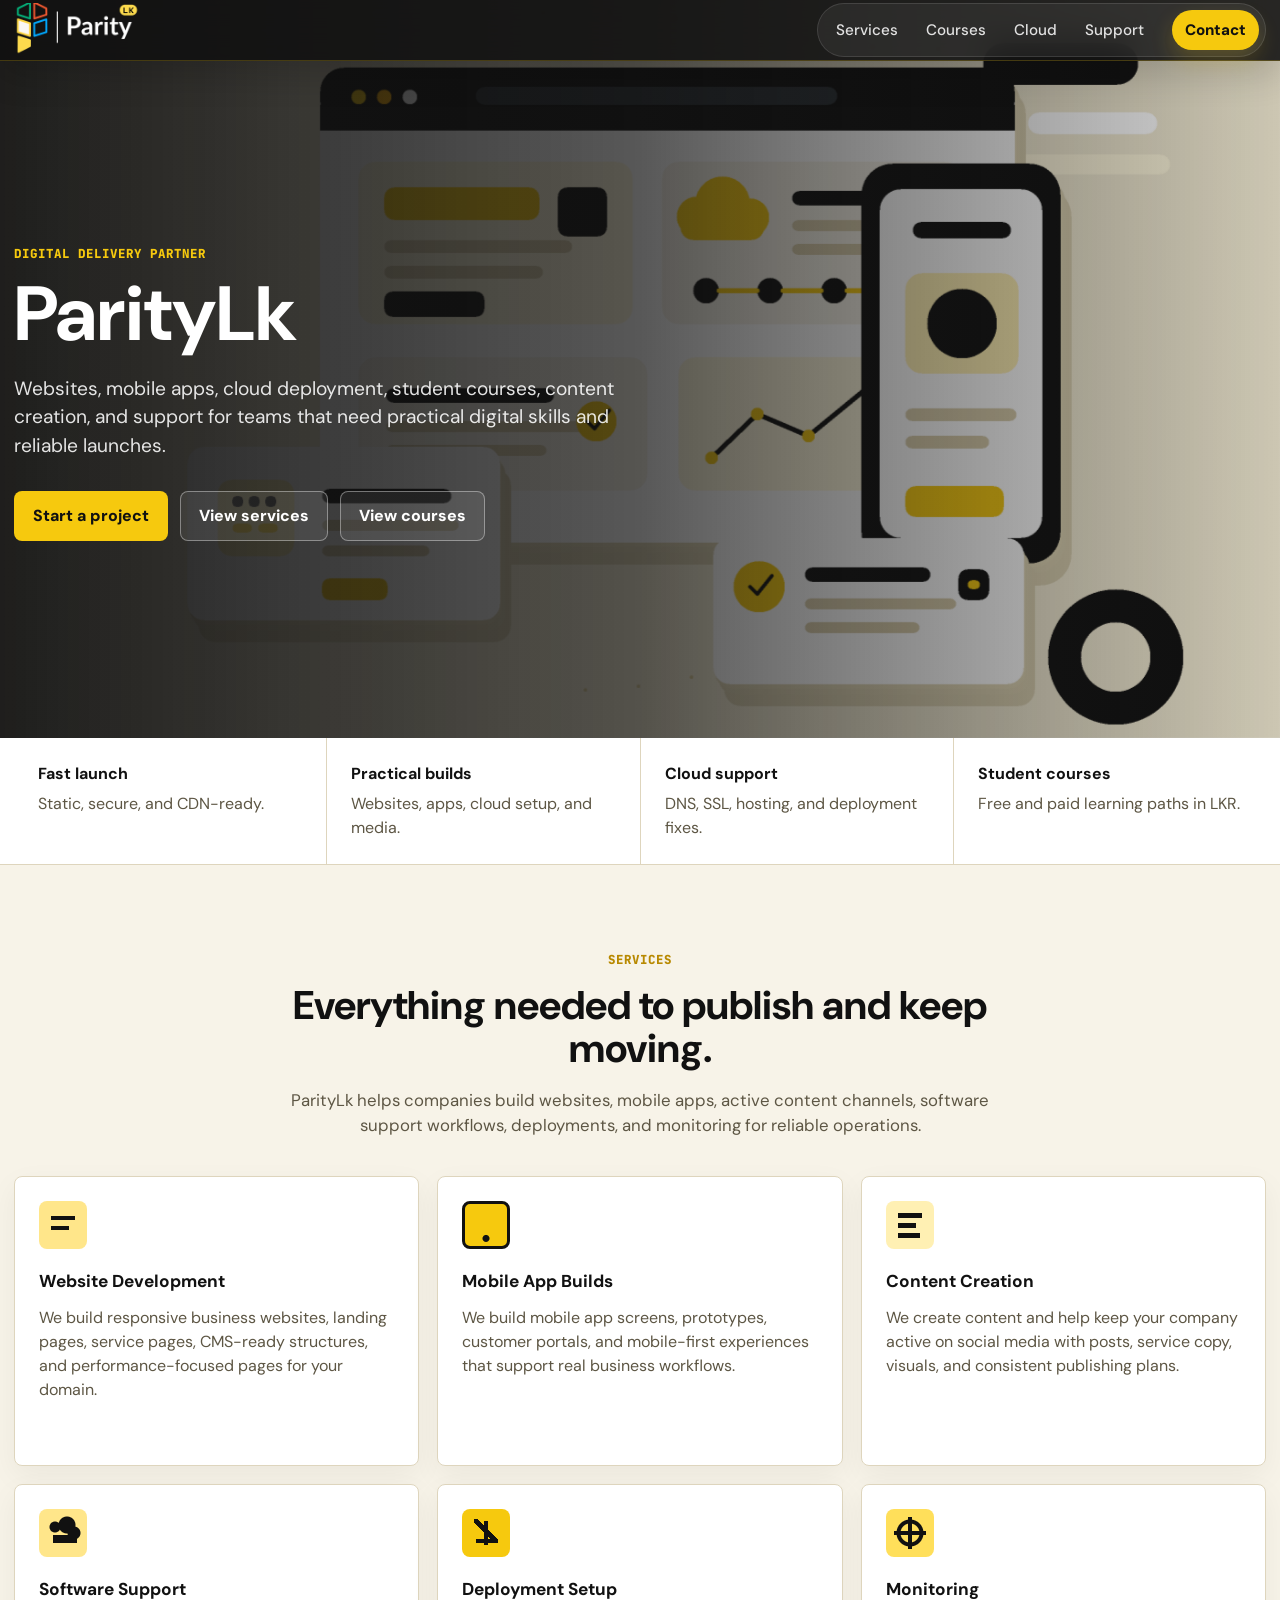
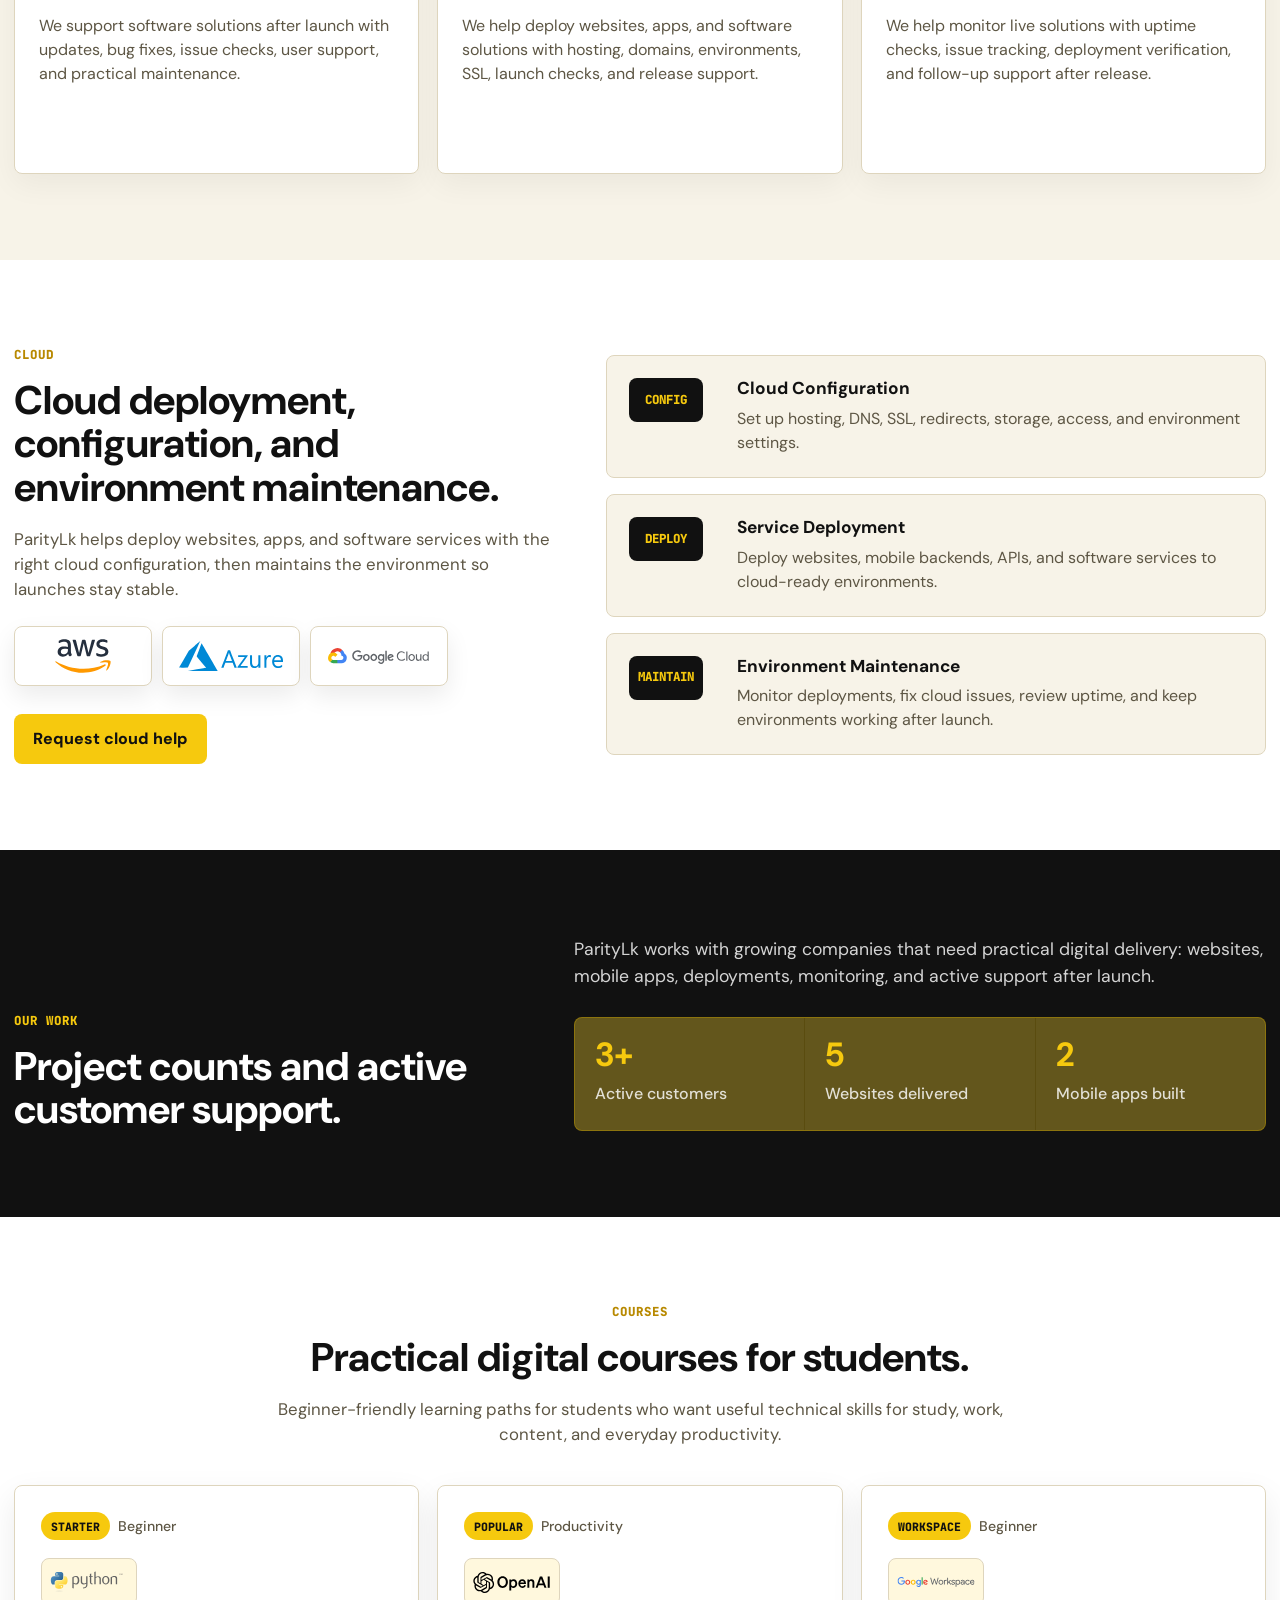
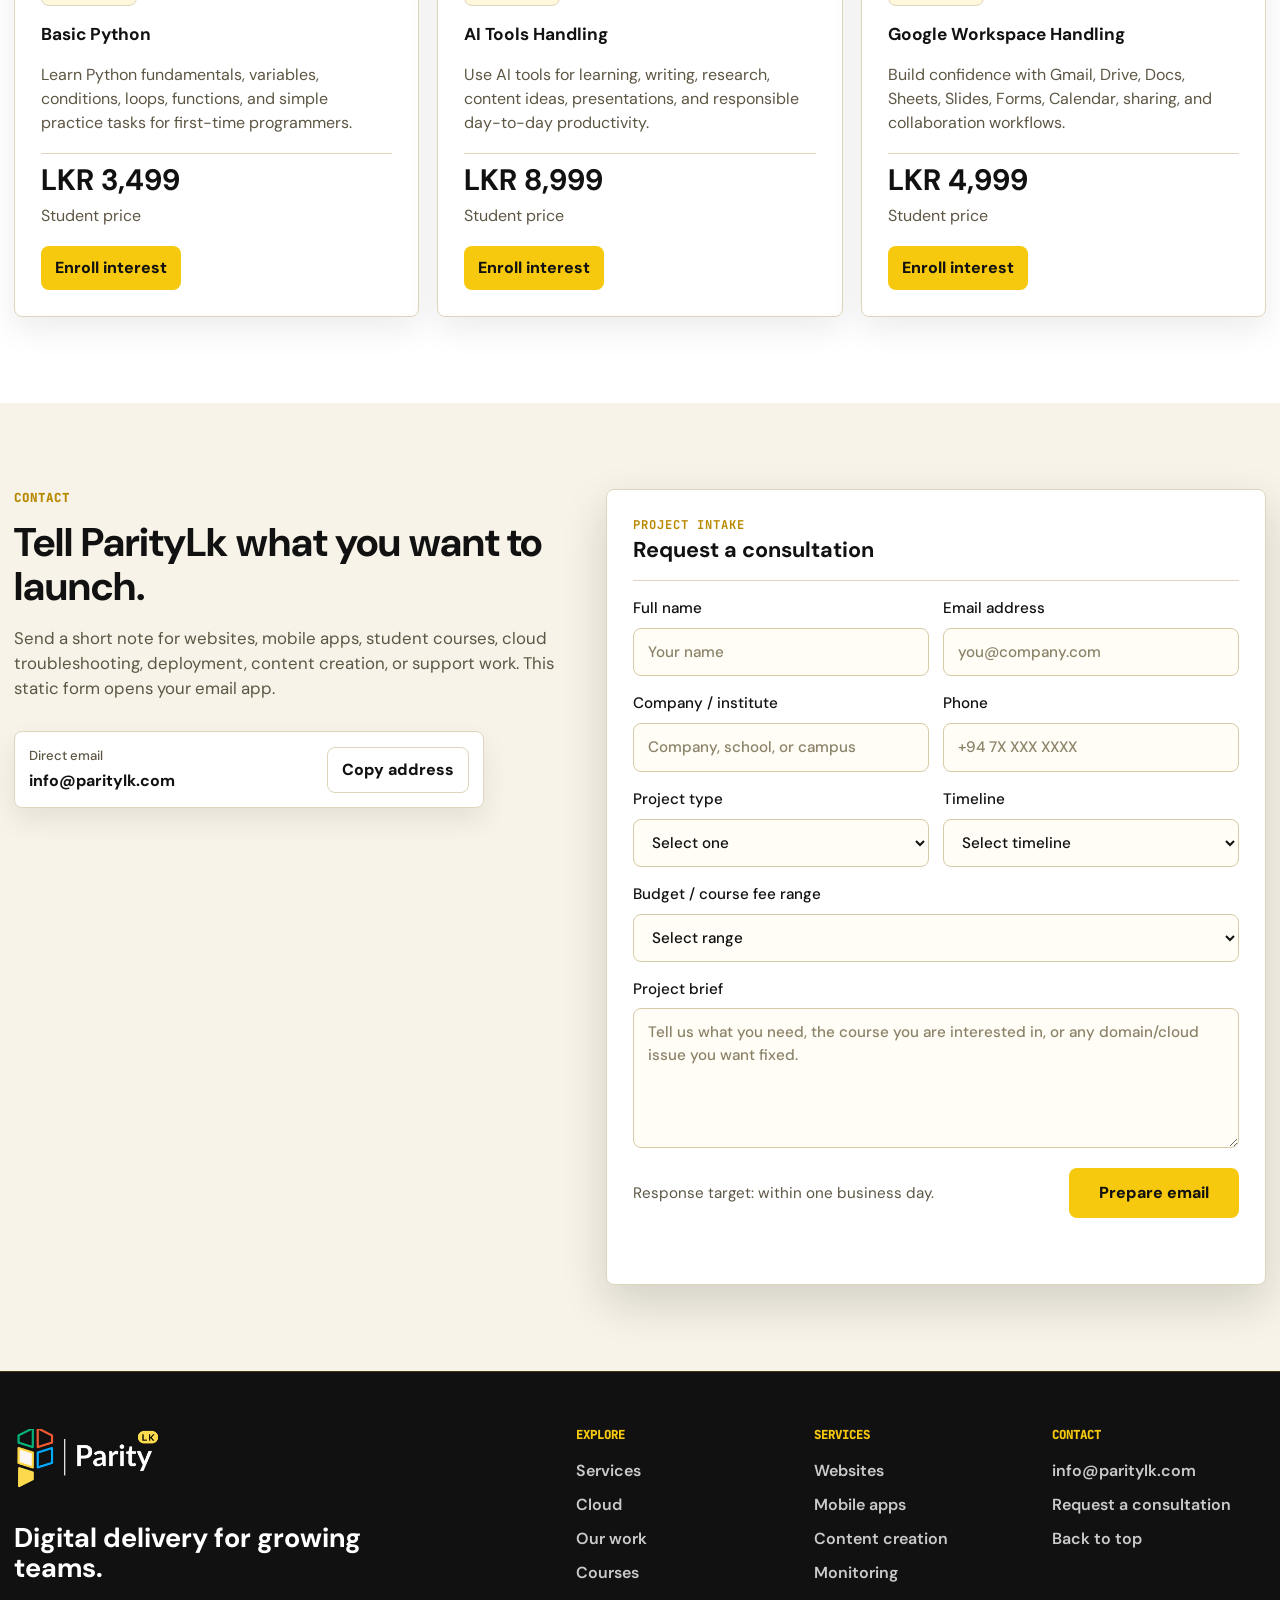
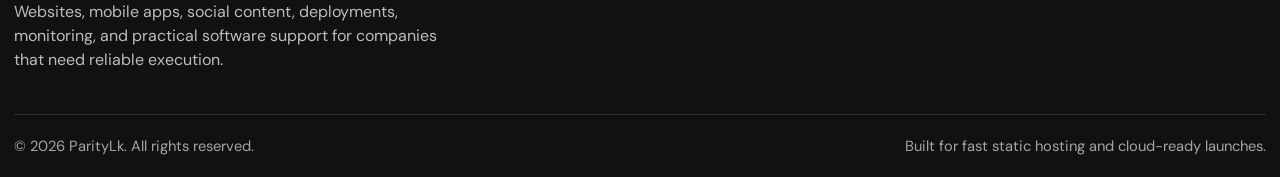
==== index.html @ 31c8fd2a "Initial GitHub Pages site" ====
<!doctype html>
<html lang="en">
  <head>
    <meta charset="utf-8">
    <meta name="viewport" content="width=device-width, initial-scale=1">
    <title>Parity Lk</title>
    <meta
      name="description"
      content="ParityLk builds websites, mobile apps, cloud deployments, content systems, student courses, troubleshooting, and support plans for growing teams."
    >
    <meta name="theme-color" content="#111111">
    <meta property="og:title" content="Parity Lk">
    <meta
      property="og:description"
      content="Websites, mobile apps, cloud deployment, student courses, troubleshooting, content creation, and ongoing support."
    >
    <meta property="og:type" content="website">
    <meta property="og:image" content="assets/images/paritylk-logo-official.png">
    <link rel="icon" href="assets/images/paritylk-favicon.png?v=4" type="image/png">
    <link rel="preconnect" href="https://fonts.googleapis.com">
    <link rel="preconnect" href="https://fonts.gstatic.com" crossorigin>
    <link
      href="https://fonts.googleapis.com/css2?family=DM+Sans:wght@400;500;700;900&family=JetBrains+Mono:wght@500;700;800&display=swap"
      rel="stylesheet"
    >
    <link rel="stylesheet" href="assets/css/styles.css?v=layout-width-1">
  </head>
  <body>
    <a class="skip-link" href="#main">Skip to content</a>

    <header class="site-header" data-header>
      <div class="container header-inner">
        <a class="brand" href="#top" aria-label="ParityLk home">
          <img
            class="brand-logo"
            src="assets/images/paritylk-navbar-logo.png"
            width="128"
            height="54"
            alt=""
            aria-hidden="true"
          >
        </a>

        <button class="nav-toggle" type="button" aria-expanded="false" aria-controls="site-nav">
          <span class="nav-toggle-line"></span>
          <span class="nav-toggle-line"></span>
          <span class="sr-only">Toggle navigation</span>
        </button>

        <nav class="site-nav" id="site-nav" aria-label="Primary navigation">
          <div class="nav-links">
            <a href="#services">Services</a>
            <a href="#courses">Courses</a>
            <a href="#cloud">Cloud</a>
            <a href="#support">Support</a>
          </div>
          <a class="nav-cta" href="#contact">Contact</a>
        </nav>
      </div>
    </header>

    <main id="main">
      <section class="hero" id="top" aria-labelledby="hero-title">
        <img
          class="hero-image"
          src="assets/images/paritylk-workbench.png"
          width="1400"
          height="950"
          alt="Professional service dashboard showing website delivery, mobile app, cloud deployment, content planning, and support workflows."
        >
        <div class="container hero-content">
          <p class="eyebrow">Digital delivery partner</p>
          <h1 id="hero-title">ParityLk</h1>
          <p class="hero-copy">
            Websites, mobile apps, cloud deployment, student courses, content creation,
            and support for teams that need practical digital skills and reliable launches.
          </p>
          <div class="hero-actions" aria-label="Primary actions">
            <a class="button button-primary" href="#contact">Start a project</a>
            <a class="button button-secondary" href="#services">View services</a>
            <a class="button button-secondary" href="#courses">View courses</a>
          </div>
        </div>
      </section>

      <section class="proof-strip" aria-label="ParityLk delivery focus">
        <div class="container proof-grid">
          <div>
            <strong>Fast launch</strong>
            <span>Static, secure, and CDN-ready.</span>
          </div>
          <div>
            <strong>Practical builds</strong>
            <span>Websites, apps, cloud setup, and media.</span>
          </div>
          <div>
            <strong>Cloud support</strong>
            <span>DNS, SSL, hosting, and deployment fixes.</span>
          </div>
          <div>
            <strong>Student courses</strong>
            <span>Free and paid learning paths in LKR.</span>
          </div>
        </div>
      </section>

      <section class="section section-light" id="services">
        <div class="container section-heading">
          <p class="eyebrow">Services</p>
          <h2>Everything needed to publish and keep moving.</h2>
          <p>
            ParityLk helps companies build websites, mobile apps, active content channels,
            software support workflows, deployments, and monitoring for reliable operations.
          </p>
        </div>

        <div class="container service-grid" aria-label="Service list">
          <article class="service-card">
            <span class="service-icon web" aria-hidden="true"></span>
            <h3>Website Development</h3>
            <p>
              We build responsive business websites, landing pages, service pages,
              CMS-ready structures, and performance-focused pages for your domain.
            </p>
          </article>

          <article class="service-card">
            <span class="service-icon app" aria-hidden="true"></span>
            <h3>Mobile App Builds</h3>
            <p>
              We build mobile app screens, prototypes, customer portals, and mobile-first
              experiences that support real business workflows.
            </p>
          </article>

          <article class="service-card">
            <span class="service-icon content" aria-hidden="true"></span>
            <h3>Content Creation</h3>
            <p>
              We create content and help keep your company active on social media with
              posts, service copy, visuals, and consistent publishing plans.
            </p>
          </article>

          <article class="service-card">
            <span class="service-icon cloud" aria-hidden="true"></span>
            <h3>Software Support</h3>
            <p>
              We support software solutions after launch with updates, bug fixes,
              issue checks, user support, and practical maintenance.
            </p>
          </article>

          <article class="service-card">
            <span class="service-icon deploy" aria-hidden="true"></span>
            <h3>Deployment Setup</h3>
            <p>
              We help deploy websites, apps, and software solutions with hosting,
              domains, environments, SSL, launch checks, and release support.
            </p>
          </article>

          <article class="service-card">
            <span class="service-icon support" aria-hidden="true"></span>
            <h3>Monitoring</h3>
            <p>
              We help monitor live solutions with uptime checks, issue tracking,
              deployment verification, and follow-up support after release.
            </p>
          </article>
        </div>
      </section>

      <section class="section" id="cloud">
        <div class="container split-layout cloud-layout">
          <div class="section-heading align-left">
            <p class="eyebrow">Cloud</p>
            <h2>Cloud deployment, configuration, and environment maintenance.</h2>
            <p>
              ParityLk helps deploy websites, apps, and software services with the right
              cloud configuration, then maintains the environment so launches stay stable.
            </p>
            <div class="cloud-providers" aria-label="Cloud platforms supported">
              <span class="cloud-provider provider-aws" aria-label="AWS support">
                <img src="assets/images/cloud/aws.svg" width="512" height="307" alt="AWS logo">
              </span>
              <span class="cloud-provider provider-azure" aria-label="Microsoft Azure support">
                <img src="assets/images/cloud/azure.svg" width="187" height="54" alt="Microsoft Azure logo">
              </span>
              <span class="cloud-provider provider-gcp" aria-label="Google Cloud Platform support">
                <img src="assets/images/cloud/gcp.svg" width="512" height="79" alt="Google Cloud logo">
              </span>
            </div>
            <a class="button button-primary cloud-button" href="#contact">Request cloud help</a>
          </div>

          <div class="cloud-checklist" aria-label="Cloud support areas">
            <article>
              <span>CONFIG</span>
              <div>
                <h3>Cloud Configuration</h3>
                <p>Set up hosting, DNS, SSL, redirects, storage, access, and environment settings.</p>
              </div>
            </article>
            <article>
              <span>DEPLOY</span>
              <div>
                <h3>Service Deployment</h3>
                <p>Deploy websites, mobile backends, APIs, and software services to cloud-ready environments.</p>
              </div>
            </article>
            <article>
              <span>MAINTAIN</span>
              <div>
                <h3>Environment Maintenance</h3>
                <p>Monitor deployments, fix cloud issues, review uptime, and keep environments working after launch.</p>
              </div>
            </article>
          </div>
        </div>
      </section>

      <section class="section section-accent" id="support">
        <div class="container support-panel">
          <div>
            <p class="eyebrow">Our work</p>
            <h2>Project counts and active customer support.</h2>
          </div>
          <div class="support-content">
            <p>
              ParityLk works with growing companies that need practical digital delivery:
              websites, mobile apps, deployments, monitoring, and active support after launch.
            </p>
            <div class="launch-stats" aria-label="ParityLk project and customer statistics">
              <div>
                <strong>3+</strong>
                <span>Active customers</span>
              </div>
              <div>
                <strong>5</strong>
                <span>Websites delivered</span>
              </div>
              <div>
                <strong>2</strong>
                <span>Mobile apps built</span>
              </div>
            </div>
          </div>
        </div>
      </section>

      <section class="section" id="courses">
        <div class="container section-heading">
          <p class="eyebrow">Courses</p>
          <h2>Practical digital courses for students.</h2>
          <p>
            Beginner-friendly learning paths for students who want useful technical skills
            for study, work, content, and everyday productivity.
          </p>
        </div>

        <div class="container course-grid" aria-label="Course list">
          <article class="course-card">
            <div class="course-topline">
              <span class="course-badge">Starter</span>
              <span>Beginner</span>
            </div>
            <span class="course-logo">
              <img src="assets/images/courses/python.svg" width="389" height="115" alt="Python logo">
            </span>
            <h3>Basic Python</h3>
            <p>
              Learn Python fundamentals, variables, conditions, loops, functions, and
              simple practice tasks for first-time programmers.
            </p>
            <div class="course-price">
              <strong>LKR 3,499</strong>
              <span>Student price</span>
            </div>
            <a
              class="course-link"
              href="https://docs.google.com/forms/d/17N6wnGqvJgEfEEybqApAn9Lc0SQNRYZYypg23pzFmXQ/viewform"
              target="_blank"
              rel="noopener"
            >
              Enroll interest
            </a>
          </article>

          <article class="course-card">
            <div class="course-topline">
              <span class="course-badge">Popular</span>
              <span>Productivity</span>
            </div>
            <span class="course-logo">
              <img src="assets/images/courses/openai.svg" width="1180" height="320" alt="OpenAI logo">
            </span>
            <h3>AI Tools Handling</h3>
            <p>
              Use AI tools for learning, writing, research, content ideas, presentations,
              and responsible day-to-day productivity.
            </p>
            <div class="course-price">
              <strong>LKR 8,999</strong>
              <span>Student price</span>
            </div>
            <a
              class="course-link"
              href="https://docs.google.com/forms/d/17N6wnGqvJgEfEEybqApAn9Lc0SQNRYZYypg23pzFmXQ/viewform"
              target="_blank"
              rel="noopener"
            >
              Enroll interest
            </a>
          </article>

          <article class="course-card">
            <div class="course-topline">
              <span class="course-badge">Workspace</span>
              <span>Beginner</span>
            </div>
            <span class="course-logo">
              <img src="assets/images/courses/google-workspace.svg" width="3995" height="512" alt="Google Workspace logo">
            </span>
            <h3>Google Workspace Handling</h3>
            <p>
              Build confidence with Gmail, Drive, Docs, Sheets, Slides, Forms, Calendar,
              sharing, and collaboration workflows.
            </p>
            <div class="course-price">
              <strong>LKR 4,999</strong>
              <span>Student price</span>
            </div>
            <a
              class="course-link"
              href="https://docs.google.com/forms/d/17N6wnGqvJgEfEEybqApAn9Lc0SQNRYZYypg23pzFmXQ/viewform"
              target="_blank"
              rel="noopener"
            >
              Enroll interest
            </a>
          </article>
        </div>
      </section>

      <section class="section section-light" id="contact">
        <div class="container contact-layout">
          <div class="section-heading align-left">
            <p class="eyebrow">Contact</p>
            <h2>Tell ParityLk what you want to launch.</h2>
            <p>
              Send a short note for websites, mobile apps, student courses, cloud troubleshooting,
              deployment, content creation, or support work. This static form opens your email app.
            </p>
            <div class="contact-card" aria-label="Direct email contact">
              <div>
                <span class="contact-label">Direct email</span>
                <a class="contact-link" href="mailto:info@paritylk.com">info@paritylk.com</a>
              </div>
              <button class="text-button copy-button" type="button" data-copy-email>
                Copy address
              </button>
            </div>
          </div>

          <form class="contact-form" data-contact-form>
            <div class="form-header">
              <p class="form-kicker">Project intake</p>
              <h3>Request a consultation</h3>
            </div>

            <div class="form-row">
              <label>
                Full name
                <input name="name" type="text" autocomplete="name" placeholder="Your name" required>
              </label>
              <label>
                Email address
                <input name="email" type="email" autocomplete="email" placeholder="you@company.com" required>
              </label>
            </div>

            <div class="form-row">
              <label>
                Company / institute
                <input name="company" type="text" autocomplete="organization" placeholder="Company, school, or campus">
              </label>
              <label>
                Phone
                <input name="phone" type="tel" autocomplete="tel" placeholder="+94 7X XXX XXXX">
              </label>
            </div>

            <div class="form-row">
              <label>
                Project type
                <select name="project" required>
                  <option value="">Select one</option>
                  <option>Website</option>
                  <option>Mobile app</option>
                  <option>Course enrollment</option>
                  <option>Cloud troubleshooting</option>
                  <option>Deployment setup</option>
                  <option>Content creation</option>
                  <option>Support</option>
                  <option>Multiple services</option>
                </select>
              </label>
              <label>
                Timeline
                <select name="timeline" required>
                  <option value="">Select timeline</option>
                  <option>Urgent support</option>
                  <option>1-2 weeks</option>
                  <option>2-4 weeks</option>
                  <option>1-2 months</option>
                  <option>Next course batch</option>
                  <option>Planning stage</option>
                </select>
              </label>
            </div>

            <label>
              Budget / course fee range
              <select name="budget">
                <option value="">Select range</option>
                <option>Under LKR 5,000</option>
                <option>LKR 5,000 - 25,000</option>
                <option>LKR 25,000 - 100,000</option>
                <option>LKR 100,000+</option>
                <option>Need guidance</option>
              </select>
            </label>

            <label>
              Project brief
              <textarea
                name="message"
                rows="5"
                placeholder="Tell us what you need, the course you are interested in, or any domain/cloud issue you want fixed."
                required
              ></textarea>
            </label>

            <div class="form-footer">
              <p>Response target: within one business day.</p>
              <button class="button button-primary form-button" type="submit">Prepare email</button>
            </div>
            <p class="form-status" data-form-status role="status" aria-live="polite"></p>
          </form>
        </div>
      </section>
    </main>

    <footer class="site-footer" aria-labelledby="footer-title">
      <div class="container footer-main">
        <div class="footer-brand">
          <a class="footer-logo" href="#top" aria-label="ParityLk home">
            <img
              src="assets/images/paritylk-navbar-logo.png"
              width="128"
              height="54"
              alt=""
              aria-hidden="true"
            >
          </a>
          <h2 id="footer-title">Digital delivery for growing teams.</h2>
          <p>
            Websites, mobile apps, social content, deployments, monitoring, and practical
            software support for companies that need reliable execution.
          </p>
        </div>

        <nav class="footer-links" aria-label="Footer navigation">
          <div>
            <h3>Explore</h3>
            <a href="#services">Services</a>
            <a href="#cloud">Cloud</a>
            <a href="#support">Our work</a>
            <a href="#courses">Courses</a>
          </div>
          <div>
            <h3>Services</h3>
            <a href="#services">Websites</a>
            <a href="#services">Mobile apps</a>
            <a href="#services">Content creation</a>
            <a href="#services">Monitoring</a>
          </div>
          <div>
            <h3>Contact</h3>
            <a href="mailto:info@paritylk.com">info@paritylk.com</a>
            <a href="#contact">Request a consultation</a>
            <a href="#top">Back to top</a>
          </div>
        </nav>
      </div>

      <div class="container footer-bottom">
        <p>&copy; <span data-year></span> ParityLk. All rights reserved.</p>
        <span>Built for fast static hosting and cloud-ready launches.</span>
      </div>
    </footer>

    <script src="assets/js/main.js?v=process-removed-1"></script>
  </body>
</html>
---- assets/css/styles.css ----
:root {
  color-scheme: light;
  --ink: #111111;
  --muted: #5d5644;
  --paper: #ffffff;
  --soft: #f7f3e8;
  --line: #ded5bd;
  --yellow: #f6c90e;
  --yellow-dark: #b88900;
  --amber: #ffb000;
  --charcoal: #1d1d1d;
  --shadow: 0 18px 45px rgba(17, 17, 17, 0.16);
  --container: 1280px;
}

* {
  box-sizing: border-box;
}

html {
  scroll-behavior: smooth;
}

body {
  margin: 0;
  background: var(--paper);
  color: var(--ink);
  font-family: "DM Sans", ui-sans-serif, system-ui, -apple-system, BlinkMacSystemFont, "Segoe UI", sans-serif;
  line-height: 1.5;
}

img,
svg {
  display: block;
  max-width: 100%;
}

a {
  color: inherit;
}

button,
input,
select,
textarea {
  font: inherit;
}

.container {
  width: min(100% - 28px, var(--container));
  margin-inline: auto;
}

.sr-only,
.skip-link {
  position: absolute;
  width: 1px;
  height: 1px;
  padding: 0;
  margin: -1px;
  overflow: hidden;
  clip: rect(0, 0, 0, 0);
  white-space: nowrap;
  border: 0;
}

.skip-link:focus {
  z-index: 20;
  top: 12px;
  left: 12px;
  width: auto;
  height: auto;
  padding: 10px 14px;
  clip: auto;
  background: var(--paper);
  color: var(--ink);
  border-radius: 6px;
}

.site-header {
  position: fixed;
  inset: 0 0 auto;
  z-index: 10;
  border-bottom: 1px solid rgba(246, 201, 14, 0.22);
  background: rgba(17, 17, 17, 0.88);
  color: var(--paper);
  box-shadow: 0 14px 34px rgba(0, 0, 0, 0.16);
  backdrop-filter: blur(16px);
}

.header-inner {
  display: flex;
  align-items: center;
  justify-content: space-between;
  min-height: 60px;
  gap: 24px;
}

.brand {
  display: inline-flex;
  align-items: center;
  gap: 8px;
  color: var(--paper);
  font-weight: 800;
  text-decoration: none;
  transition: transform 180ms ease, color 180ms ease;
}

.brand-logo {
  flex: 0 0 128px;
  width: 128px !important;
  height: 54px !important;
  max-width: 128px;
  max-height: 54px;
  object-fit: contain;
  transition: transform 180ms ease;
}

.brand-name {
  line-height: 1;
}

.brand:hover {
  transform: translateY(-1px);
}

.brand:hover .brand-logo {
  transform: none;
}

.site-nav {
  display: flex;
  align-items: center;
  gap: 16px;
  padding: 6px;
  border: 1px solid rgba(255, 255, 255, 0.12);
  border-radius: 999px;
  background: rgba(255, 255, 255, 0.06);
}

.nav-links {
  display: flex;
  align-items: center;
  gap: 4px;
}

.site-nav a {
  position: relative;
  display: inline-flex;
  min-height: 36px;
  align-items: center;
  border-radius: 999px;
  color: rgba(255, 255, 255, 0.86);
  font-size: 0.95rem;
  font-weight: 500;
  padding: 8px 12px;
  text-decoration: none;
  transition: color 180ms ease, transform 180ms ease, background 180ms ease;
}

.site-nav a:not(.nav-cta):hover {
  background: rgba(255, 255, 255, 0.09);
  color: var(--paper);
  transform: translateY(-1px);
}

.site-nav a:not(.nav-cta)::after {
  position: absolute;
  right: 12px;
  bottom: 5px;
  left: 12px;
  height: 2px;
  border-radius: 999px;
  background: var(--yellow);
  content: "";
  opacity: 0;
  transform: scaleX(0.35);
  transition: opacity 180ms ease, transform 180ms ease;
}

.site-nav a:not(.nav-cta):hover::after {
  opacity: 1;
  transform: scaleX(1);
}

.nav-cta {
  border: 1px solid rgba(246, 201, 14, 0.5);
  color: var(--yellow) !important;
  font-weight: 800 !important;
}

.nav-cta:hover {
  background: var(--amber);
  color: var(--ink) !important;
  transform: translateY(-1px);
}

.site-nav a.is-active,
.site-nav a[aria-current="true"] {
  background: var(--yellow);
  color: var(--ink) !important;
  font-weight: 800;
  box-shadow: 0 10px 22px rgba(246, 201, 14, 0.2);
}

.site-nav a.is-active::after,
.site-nav a[aria-current="true"]::after {
  opacity: 0;
}

.nav-toggle {
  display: none;
  width: 42px;
  height: 42px;
  place-items: center;
  border: 1px solid rgba(255, 255, 255, 0.28);
  border-radius: 8px;
  background: transparent;
  color: var(--paper);
}

.nav-toggle-line {
  display: block;
  width: 18px;
  height: 2px;
  margin: 3px 0;
  background: currentColor;
}

.hero {
  position: relative;
  display: flex;
  min-height: 82svh;
  overflow: hidden;
  isolation: isolate;
}

.hero::after {
  position: absolute;
  inset: 0;
  z-index: -1;
  content: "";
  background:
    linear-gradient(90deg, rgba(17, 17, 17, 0.94) 0%, rgba(17, 17, 17, 0.7) 50%, rgba(17, 17, 17, 0.16) 100%);
}

.hero-image {
  position: absolute;
  inset: 0;
  z-index: -2;
  width: 100%;
  height: 100%;
  object-fit: cover;
  object-position: center;
  animation: heroImageIn 900ms ease-out both;
}

.hero-content {
  align-self: center;
  padding-block: 120px 72px;
  color: var(--paper);
}

.hero .eyebrow,
.hero h1,
.hero-copy,
.hero-actions {
  animation: heroContentIn 720ms ease-out both;
}

.hero h1 {
  animation-delay: 90ms;
}

.hero-copy {
  animation-delay: 180ms;
}

.hero-actions {
  animation-delay: 270ms;
}

.eyebrow {
  margin: 0 0 14px;
  color: var(--yellow-dark);
  font-family: "JetBrains Mono", ui-monospace, SFMono-Regular, Menlo, Consolas, monospace;
  font-size: 0.78rem;
  font-weight: 900;
  letter-spacing: 0.08em;
  text-transform: uppercase;
}

.hero .eyebrow {
  color: var(--yellow);
}

h1,
h2,
h3,
p {
  overflow-wrap: anywhere;
}

h1 {
  max-width: 720px;
  margin: 0;
  font-size: clamp(3.6rem, 4.8rem, 5.4rem);
  line-height: 0.95;
  letter-spacing: 0;
}

h2 {
  margin: 0;
  font-size: clamp(2rem, 2.5rem, 2.9rem);
  line-height: 1.08;
  letter-spacing: 0;
}

h3 {
  margin: 0;
  font-size: 1.08rem;
  line-height: 1.2;
}

.hero-copy {
  max-width: 650px;
  margin: 24px 0 0;
  color: rgba(255, 255, 255, 0.88);
  font-size: 1.2rem;
}

.hero-actions {
  display: flex;
  flex-wrap: wrap;
  gap: 12px;
  margin-top: 30px;
}

.button,
.text-button {
  display: inline-flex;
  min-height: 46px;
  align-items: center;
  justify-content: center;
  border: 1px solid transparent;
  border-radius: 8px;
  cursor: pointer;
  font-weight: 800;
  text-decoration: none;
  transition: transform 180ms ease, background 180ms ease, border-color 180ms ease, box-shadow 180ms ease;
}

.button {
  padding: 12px 18px;
}

.button-primary {
  background: var(--yellow);
  color: var(--ink);
}

.button-primary:hover {
  background: var(--amber);
  box-shadow: 0 12px 28px rgba(17, 17, 17, 0.18);
  transform: translateY(-2px);
}

.button-secondary {
  border-color: rgba(255, 255, 255, 0.38);
  background: rgba(255, 255, 255, 0.08);
  color: var(--paper);
}

.button-secondary:hover {
  background: rgba(255, 255, 255, 0.16);
  transform: translateY(-2px);
}

.proof-strip {
  border-bottom: 1px solid var(--line);
  background: var(--paper);
}

.proof-grid {
  display: grid;
  grid-template-columns: repeat(4, 1fr);
  gap: 1px;
  background: var(--line);
}

.proof-grid div {
  min-height: 116px;
  padding: 24px;
  background: var(--paper);
}

.proof-grid strong,
.proof-grid span {
  display: block;
}

.proof-grid strong {
  margin-bottom: 6px;
  font-size: 1rem;
}

.proof-grid span {
  color: var(--muted);
}

.section {
  padding-block: 86px;
  background: var(--paper);
}

.section-light {
  background: var(--soft);
}

.section-heading {
  max-width: 760px;
  text-align: center;
}

.section-heading p:not(.eyebrow) {
  margin: 18px 0 0;
  color: var(--muted);
  font-size: 1.05rem;
}

.align-left {
  margin-inline: 0;
  text-align: left;
}

.service-grid {
  display: grid;
  grid-template-columns: repeat(3, 1fr);
  gap: 18px;
  margin-top: 38px;
}

.service-card {
  min-height: 290px;
  padding: 24px;
  border: 1px solid var(--line);
  border-radius: 8px;
  background: var(--paper);
  box-shadow: 0 10px 30px rgba(21, 23, 26, 0.05);
  transition: transform 220ms ease, box-shadow 220ms ease, border-color 220ms ease;
}

.service-card:hover {
  border-color: var(--yellow);
  box-shadow: 0 16px 36px rgba(17, 17, 17, 0.12);
  transform: translateY(-5px);
}

.service-card p {
  margin: 14px 0 0;
  color: var(--muted);
}

.course-grid {
  display: grid;
  grid-template-columns: repeat(3, 1fr);
  gap: 18px;
  margin-top: 38px;
}

.course-card {
  display: grid;
  min-height: 360px;
  align-content: start;
  gap: 18px;
  padding: 26px;
  border: 1px solid var(--line);
  border-radius: 8px;
  background: var(--paper);
  box-shadow: 0 12px 32px rgba(17, 17, 17, 0.08);
  transition: transform 220ms ease, border-color 220ms ease, box-shadow 220ms ease;
}

.course-card:hover {
  border-color: var(--yellow);
  box-shadow: 0 18px 40px rgba(17, 17, 17, 0.13);
  transform: translateY(-5px);
}

.course-topline {
  display: flex;
  flex-wrap: wrap;
  gap: 8px;
  align-items: center;
  color: var(--muted);
  font-size: 0.88rem;
  font-weight: 500;
}

.course-badge {
  display: inline-flex;
  min-height: 28px;
  align-items: center;
  border-radius: 999px;
  background: var(--yellow);
  color: var(--ink);
  padding: 5px 10px;
  font-family: "JetBrains Mono", ui-monospace, SFMono-Regular, Menlo, Consolas, monospace;
  font-size: 0.72rem;
  font-weight: 800;
  text-transform: uppercase;
}

.course-logo {
  display: inline-flex;
  width: 96px;
  height: 48px;
  align-items: center;
  justify-content: center;
  border: 1px solid var(--line);
  border-radius: 8px;
  background: #fff8dd;
  padding: 8px;
}

.course-logo img {
  width: 100%;
  max-height: 30px;
  object-fit: contain;
}

.course-card p {
  margin: 0;
  color: var(--muted);
}

.course-price {
  margin-top: auto;
  padding-top: 12px;
  border-top: 1px solid var(--line);
}

.course-price strong,
.course-price span {
  display: block;
}

.course-price strong {
  font-size: 1.85rem;
  line-height: 1;
}

.course-price span {
  margin-top: 8px;
  color: var(--muted);
}

.course-link {
  display: inline-flex;
  min-height: 42px;
  width: fit-content;
  align-items: center;
  border-radius: 8px;
  background: var(--yellow);
  color: var(--ink);
  padding: 10px 14px;
  font-weight: 800;
  text-decoration: none;
  transition: background 180ms ease, transform 180ms ease;
}

.course-link:hover {
  background: var(--amber);
  transform: translateY(-2px);
}

.service-icon {
  display: block;
  width: 48px;
  height: 48px;
  margin-bottom: 22px;
  border-radius: 8px;
}

.service-icon.web {
  background:
    linear-gradient(var(--ink) 0 0) 12px 15px / 24px 4px no-repeat,
    linear-gradient(var(--ink) 0 0) 12px 25px / 18px 4px no-repeat,
    #ffe68a;
}

.service-icon.app {
  border: 3px solid var(--ink);
  background:
    radial-gradient(circle at 50% 82%, var(--ink) 0 3px, transparent 4px),
    #f6c90e;
}

.service-icon.content {
  background:
    linear-gradient(var(--ink) 0 0) 12px 12px / 24px 5px no-repeat,
    linear-gradient(var(--ink) 0 0) 12px 22px / 18px 5px no-repeat,
    linear-gradient(var(--ink) 0 0) 12px 32px / 22px 5px no-repeat,
    #fff0b3;
}

.service-icon.cloud {
  background:
    radial-gradient(circle at 16px 18px, var(--ink) 0 5px, transparent 6px),
    radial-gradient(circle at 28px 16px, var(--ink) 0 8px, transparent 9px),
    radial-gradient(circle at 35px 24px, var(--ink) 0 6px, transparent 7px),
    linear-gradient(var(--ink) 0 0) 14px 26px / 24px 8px no-repeat,
    #ffe68a;
}

.service-icon.deploy {
  background:
    linear-gradient(45deg, transparent 42%, var(--ink) 43% 57%, transparent 58%) 12px 10px / 24px 24px no-repeat,
    linear-gradient(var(--ink) 0 0) 22px 12px / 4px 24px no-repeat,
    linear-gradient(var(--ink) 0 0) 14px 30px / 20px 4px no-repeat,
    #f6c90e;
}

.service-icon.support {
  background:
    radial-gradient(circle at 50% 50%, transparent 0 9px, var(--ink) 10px 13px, transparent 14px),
    linear-gradient(var(--ink) 0 0) 22px 8px / 4px 32px no-repeat,
    linear-gradient(var(--ink) 0 0) 8px 22px / 32px 4px no-repeat,
    #ffdf5a;
}

.split-layout,
.contact-layout {
  display: grid;
  grid-template-columns: 0.9fr 1.1fr;
  gap: 52px;
  align-items: start;
}

.cloud-layout {
  align-items: center;
}

.cloud-providers {
  display: flex;
  flex-wrap: wrap;
  gap: 10px;
  margin-top: 24px;
}

.cloud-provider {
  position: relative;
  display: inline-flex;
  width: 138px;
  min-height: 58px;
  padding: 12px 16px;
  align-items: center;
  justify-content: center;
  border: 1px solid var(--line);
  border-radius: 8px;
  background: var(--paper);
  box-shadow: 0 10px 24px rgba(17, 17, 17, 0.08);
  color: var(--ink);
  font-family: "JetBrains Mono", ui-monospace, SFMono-Regular, Menlo, Consolas, monospace;
  font-size: 0.92rem;
  font-weight: 900;
  overflow: hidden;
  transition: transform 180ms ease, border-color 180ms ease, box-shadow 180ms ease;
}

.cloud-provider:hover {
  border-color: var(--yellow);
  box-shadow: 0 14px 28px rgba(17, 17, 17, 0.12);
  transform: translateY(-3px);
}

.cloud-provider img {
  width: 100%;
  max-height: 34px;
  object-fit: contain;
}

.cloud-button {
  margin-top: 28px;
}

.cloud-checklist {
  display: grid;
  gap: 16px;
}

.cloud-checklist article {
  display: grid;
  grid-template-columns: 88px 1fr;
  gap: 20px;
  padding: 22px;
  border: 1px solid var(--line);
  border-radius: 8px;
  background: var(--soft);
  transition: transform 220ms ease, border-color 220ms ease, box-shadow 220ms ease;
}

.cloud-checklist article:hover {
  border-color: var(--yellow);
  box-shadow: 0 14px 30px rgba(17, 17, 17, 0.1);
  transform: translateY(-4px);
}

.cloud-checklist span {
  display: grid;
  width: 74px;
  height: 44px;
  place-items: center;
  border-radius: 8px;
  background: var(--ink);
  color: var(--yellow);
  font-family: "JetBrains Mono", ui-monospace, SFMono-Regular, Menlo, Consolas, monospace;
  font-size: 0.78rem;
  font-weight: 900;
}

.cloud-checklist p {
  margin: 8px 0 0;
  color: var(--muted);
}

.section-accent {
  background: var(--ink);
  color: var(--paper);
}

.section-accent .eyebrow {
  color: var(--yellow);
}

.support-panel {
  display: grid;
  grid-template-columns: 0.85fr 1.15fr;
  gap: 48px;
  align-items: end;
}

.support-content p {
  margin: 0;
  color: rgba(255, 255, 255, 0.82);
  font-size: 1.1rem;
}

.launch-stats {
  display: grid;
  grid-template-columns: repeat(3, 1fr);
  gap: 1px;
  margin-top: 28px;
  overflow: hidden;
  border: 1px solid rgba(246, 201, 14, 0.32);
  border-radius: 8px;
  background: rgba(246, 201, 14, 0.32);
}

.launch-stats div {
  min-height: 112px;
  padding: 20px;
  background: rgba(255, 255, 255, 0.06);
}

.launch-stats strong,
.launch-stats span {
  display: block;
}

.launch-stats strong {
  color: var(--yellow);
  font-size: 2.1rem;
  line-height: 1;
}

.launch-stats span {
  margin-top: 10px;
  color: rgba(255, 255, 255, 0.82);
  font-weight: 500;
}

.contact-form {
  display: grid;
  gap: 16px;
  padding: 26px;
  border: 1px solid var(--line);
  border-radius: 8px;
  background: var(--paper);
  box-shadow: var(--shadow);
}

.form-header {
  padding-bottom: 16px;
  border-bottom: 1px solid var(--line);
}

.form-header h3 {
  margin-top: 4px;
  font-size: 1.35rem;
  font-weight: 700;
}

.form-kicker {
  margin: 0;
  color: var(--yellow-dark);
  font-family: "JetBrains Mono", ui-monospace, SFMono-Regular, Menlo, Consolas, monospace;
  font-size: 0.76rem;
  font-weight: 700;
  letter-spacing: 0.08em;
  text-transform: uppercase;
}

.form-row {
  display: grid;
  grid-template-columns: repeat(2, minmax(0, 1fr));
  gap: 14px;
}

.contact-form label {
  display: grid;
  gap: 8px;
  color: var(--ink);
  font-size: 0.95rem;
  font-weight: 500;
}

.contact-form input,
.contact-form select,
.contact-form textarea {
  width: 100%;
  border: 1px solid #d6cba6;
  border-radius: 8px;
  background: #fffdf6;
  color: var(--ink);
  padding: 12px 14px;
  transition: border-color 180ms ease, box-shadow 180ms ease, background 180ms ease;
}

.contact-form textarea {
  min-height: 140px;
  resize: vertical;
}

.contact-form input::placeholder,
.contact-form textarea::placeholder {
  color: #8b8268;
}

.contact-form input:focus,
.contact-form select:focus,
.contact-form textarea:focus,
.button:focus,
.text-button:focus,
.site-nav a:focus,
.brand:focus {
  outline: 3px solid rgba(246, 201, 14, 0.42);
  outline-offset: 3px;
}

.contact-form input:focus,
.contact-form select:focus,
.contact-form textarea:focus {
  border-color: var(--yellow-dark);
  background: var(--paper);
  box-shadow: 0 0 0 4px rgba(246, 201, 14, 0.16);
}

.form-footer {
  display: grid;
  grid-template-columns: 1fr auto;
  gap: 16px;
  align-items: center;
  padding-top: 4px;
}

.form-footer p {
  margin: 0;
  color: var(--muted);
  font-size: 0.95rem;
}

.form-button {
  min-width: 170px;
}

.form-status {
  min-height: 24px;
  margin: 0;
  color: var(--muted);
}

.contact-link {
  display: inline-flex;
  align-items: center;
  color: var(--ink);
  font-weight: 700;
  text-decoration: none;
}

.contact-link:hover {
  text-decoration: underline;
}

.contact-card {
  display: flex;
  width: min(100%, 470px);
  align-items: center;
  justify-content: space-between;
  gap: 16px;
  margin-top: 30px;
  padding: 14px;
  border: 1px solid var(--line);
  border-radius: 8px;
  background: var(--paper);
  box-shadow: 0 12px 28px rgba(17, 17, 17, 0.08);
}

.contact-label {
  display: block;
  margin-bottom: 3px;
  color: var(--muted);
  font-size: 0.82rem;
  font-weight: 500;
}

.text-button {
  padding: 10px 14px;
  border-color: var(--line);
  background: var(--paper);
  color: var(--ink);
}

.text-button:hover {
  border-color: var(--ink);
  transform: translateY(-1px);
}

.copy-button {
  min-width: 132px;
  white-space: nowrap;
}

.copy-button.is-copied {
  border-color: var(--yellow);
  background: var(--yellow);
  color: var(--ink);
}

.site-footer {
  border-top: 1px solid rgba(246, 201, 14, 0.22);
  background: var(--ink);
  color: rgba(255, 255, 255, 0.78);
}

.footer-main {
  display: grid;
  grid-template-columns: minmax(280px, 1.1fr) 1.5fr;
  gap: 56px;
  padding-block: 56px 42px;
}

.footer-brand {
  max-width: 440px;
}

.footer-logo {
  display: inline-flex;
  width: 150px;
  height: 64px;
  align-items: center;
}

.footer-logo img {
  width: 150px;
  height: auto;
  object-fit: contain;
}

.footer-brand h2 {
  max-width: 420px;
  margin-top: 24px;
  color: var(--paper);
  font-size: 1.7rem;
  line-height: 1.12;
}

.footer-brand p {
  margin: 16px 0 0;
  color: rgba(255, 255, 255, 0.72);
}

.footer-links {
  display: grid;
  grid-template-columns: repeat(3, minmax(0, 1fr));
  gap: 24px;
}

.footer-links div {
  display: grid;
  align-content: start;
  gap: 10px;
}

.footer-links h3 {
  margin-bottom: 6px;
  color: var(--yellow);
  font-family: "JetBrains Mono", ui-monospace, SFMono-Regular, Menlo, Consolas, monospace;
  font-size: 0.78rem;
  font-weight: 900;
  text-transform: uppercase;
}

.footer-links a {
  width: fit-content;
  color: rgba(255, 255, 255, 0.78);
  font-weight: 600;
  text-decoration: none;
  transition: color 180ms ease, transform 180ms ease;
}

.footer-links a:hover {
  color: var(--paper);
  transform: translateX(3px);
}

.footer-bottom {
  display: flex;
  align-items: center;
  justify-content: space-between;
  gap: 18px;
  padding-block: 20px;
  border-top: 1px solid rgba(255, 255, 255, 0.12);
  color: rgba(255, 255, 255, 0.62);
  font-size: 0.92rem;
}

.footer-bottom p {
  margin: 0;
}

.footer-bottom span {
  text-align: right;
}

.animate-ready {
  opacity: 0;
  transform: translateY(22px);
}

.animate-ready.is-visible {
  animation: revealUp 620ms ease-out both;
  animation-delay: var(--delay, 0ms);
}

@keyframes heroContentIn {
  from {
    opacity: 0;
    transform: translateY(18px);
  }

  to {
    opacity: 1;
    transform: translateY(0);
  }
}

@keyframes heroImageIn {
  from {
    opacity: 0;
    transform: scale(1.03);
  }

  to {
    opacity: 1;
    transform: scale(1);
  }
}

@keyframes revealUp {
  from {
    opacity: 0;
    transform: translateY(22px);
  }

  to {
    opacity: 1;
    transform: translateY(0);
  }
}

@media (max-width: 940px) {
  .service-grid,
  .course-grid,
  .proof-grid {
    grid-template-columns: repeat(2, 1fr);
  }

  .split-layout,
  .contact-layout,
  .support-panel {
    grid-template-columns: 1fr;
  }

  .service-card {
    min-height: 240px;
  }
}

@media (max-width: 720px) {
  .container {
    width: min(100% - 20px, var(--container));
  }

  .header-inner {
    min-height: 58px;
  }

  .brand-logo {
    flex-basis: 104px;
    width: 104px !important;
    height: 44px !important;
    max-width: 104px;
    max-height: 44px;
  }

  .nav-toggle {
    display: grid;
  }

  .site-nav {
    position: absolute;
    top: 58px;
    right: 14px;
    left: 14px;
    display: none;
    flex-direction: column;
    align-items: stretch;
    gap: 8px;
    border: 1px solid rgba(255, 255, 255, 0.18);
    border-radius: 8px;
    background: rgba(17, 17, 17, 0.98);
    padding: 10px;
    animation: menuIn 180ms ease-out both;
  }

  .site-nav.is-open {
    display: flex;
  }

  .site-nav a {
    justify-content: center;
    padding: 12px;
  }

  .nav-links {
    flex-direction: column;
    align-items: stretch;
    gap: 4px;
  }

  .nav-cta {
    justify-content: center;
    margin-top: 4px;
  }

  .hero {
    min-height: 80svh;
  }

  .hero::after {
    background: rgba(21, 23, 26, 0.72);
  }

  .hero-image {
    object-position: 62% center;
  }

  .hero-content {
    padding-block: 98px 52px;
  }

  h1 {
    font-size: clamp(3rem, 3.4rem, 3.8rem);
  }

  h2 {
    font-size: clamp(1.75rem, 2rem, 2.2rem);
  }

  .hero-copy {
    font-size: 1.05rem;
  }

  .proof-grid,
  .service-grid,
  .course-grid,
  .launch-stats {
    grid-template-columns: 1fr;
  }

  .form-row,
  .form-footer {
    grid-template-columns: 1fr;
  }

  .contact-card {
    align-items: stretch;
    flex-direction: column;
  }

  .footer-main {
    grid-template-columns: 1fr;
    gap: 34px;
    padding-block: 44px 30px;
  }

  .footer-links {
    grid-template-columns: 1fr;
    gap: 26px;
  }

  .footer-bottom {
    align-items: flex-start;
    flex-direction: column;
  }

  .footer-bottom span {
    text-align: left;
  }

  .form-button {
    width: 100%;
  }

  .cloud-checklist article {
    grid-template-columns: 1fr;
    gap: 14px;
  }

  .section {
    padding-block: 64px;
  }

}

@media (prefers-reduced-motion: reduce) {
  *,
  *::before,
  *::after {
    animation-duration: 1ms !important;
    animation-iteration-count: 1 !important;
    scroll-behavior: auto !important;
    transition-duration: 1ms !important;
  }

  .animate-ready {
    opacity: 1;
    transform: none;
  }
}

@keyframes menuIn {
  from {
    opacity: 0;
    transform: translateY(-6px);
  }

  to {
    opacity: 1;
    transform: translateY(0);
  }
}
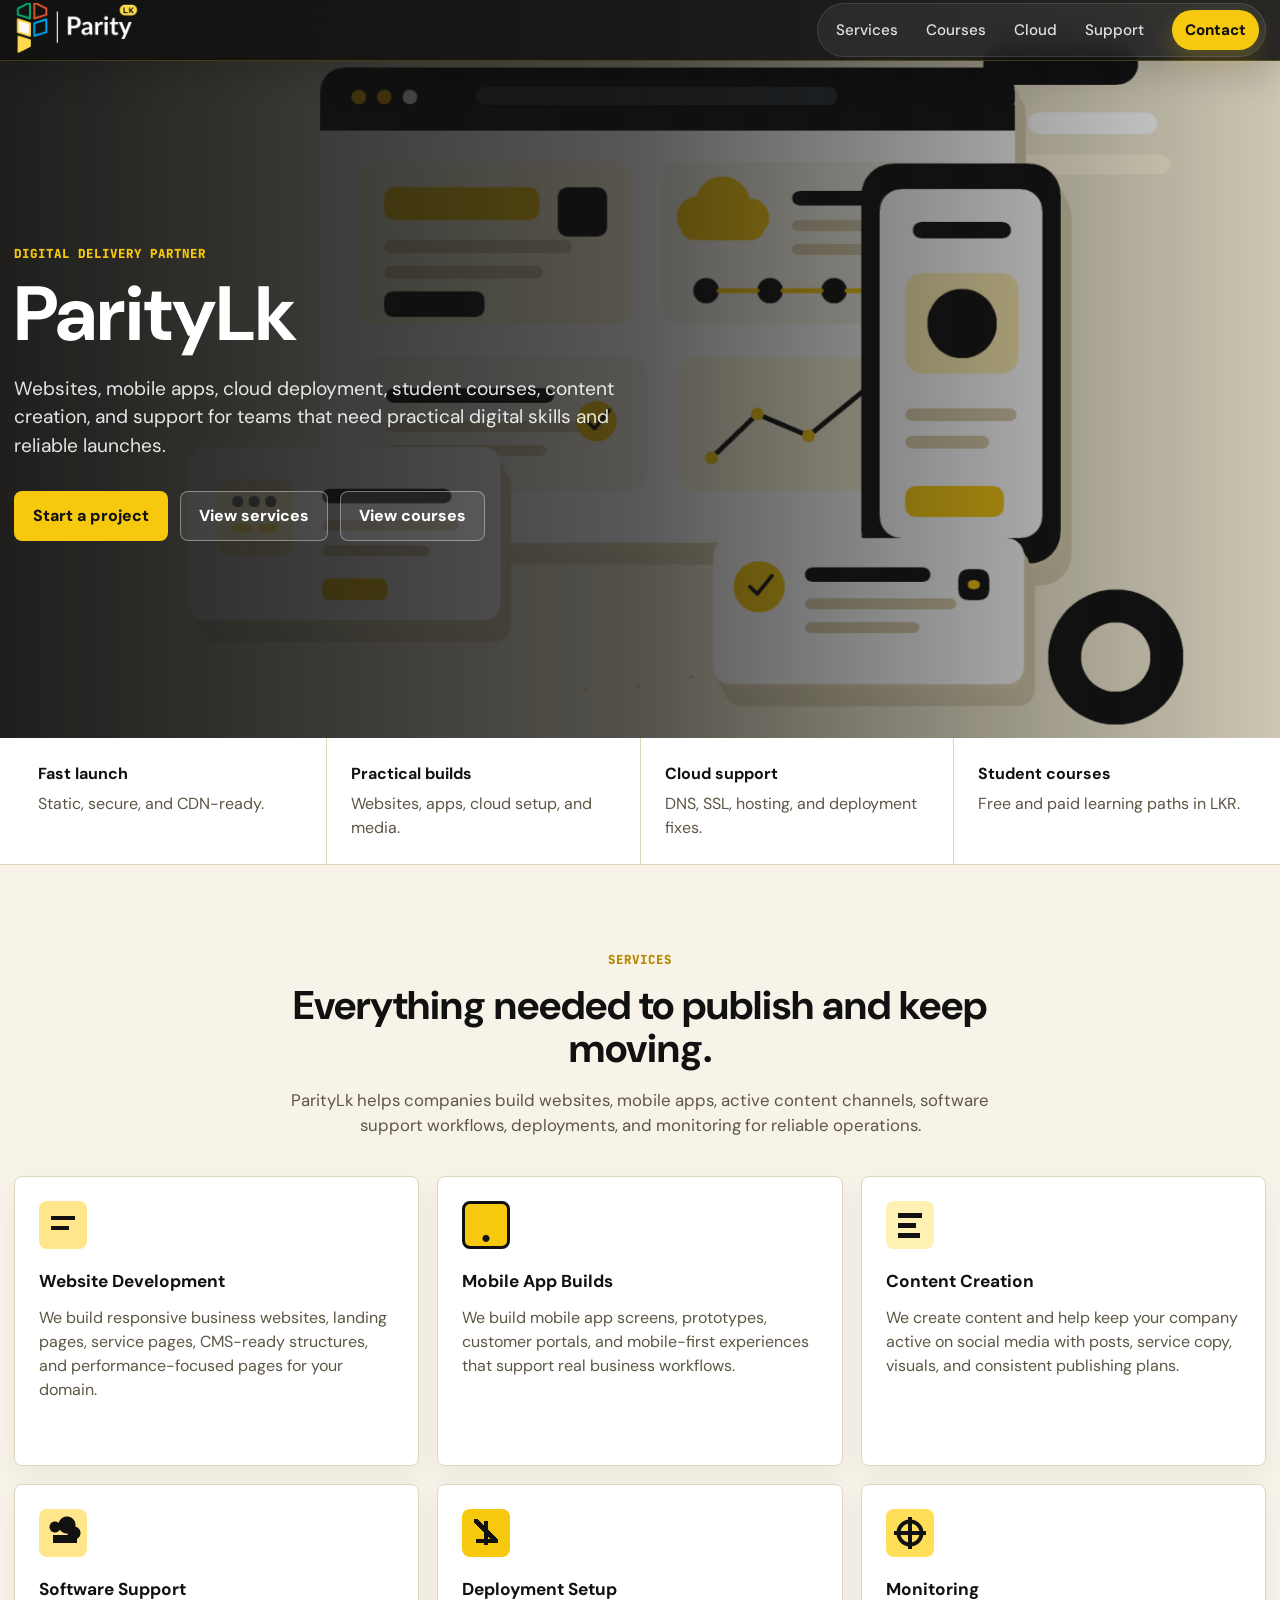
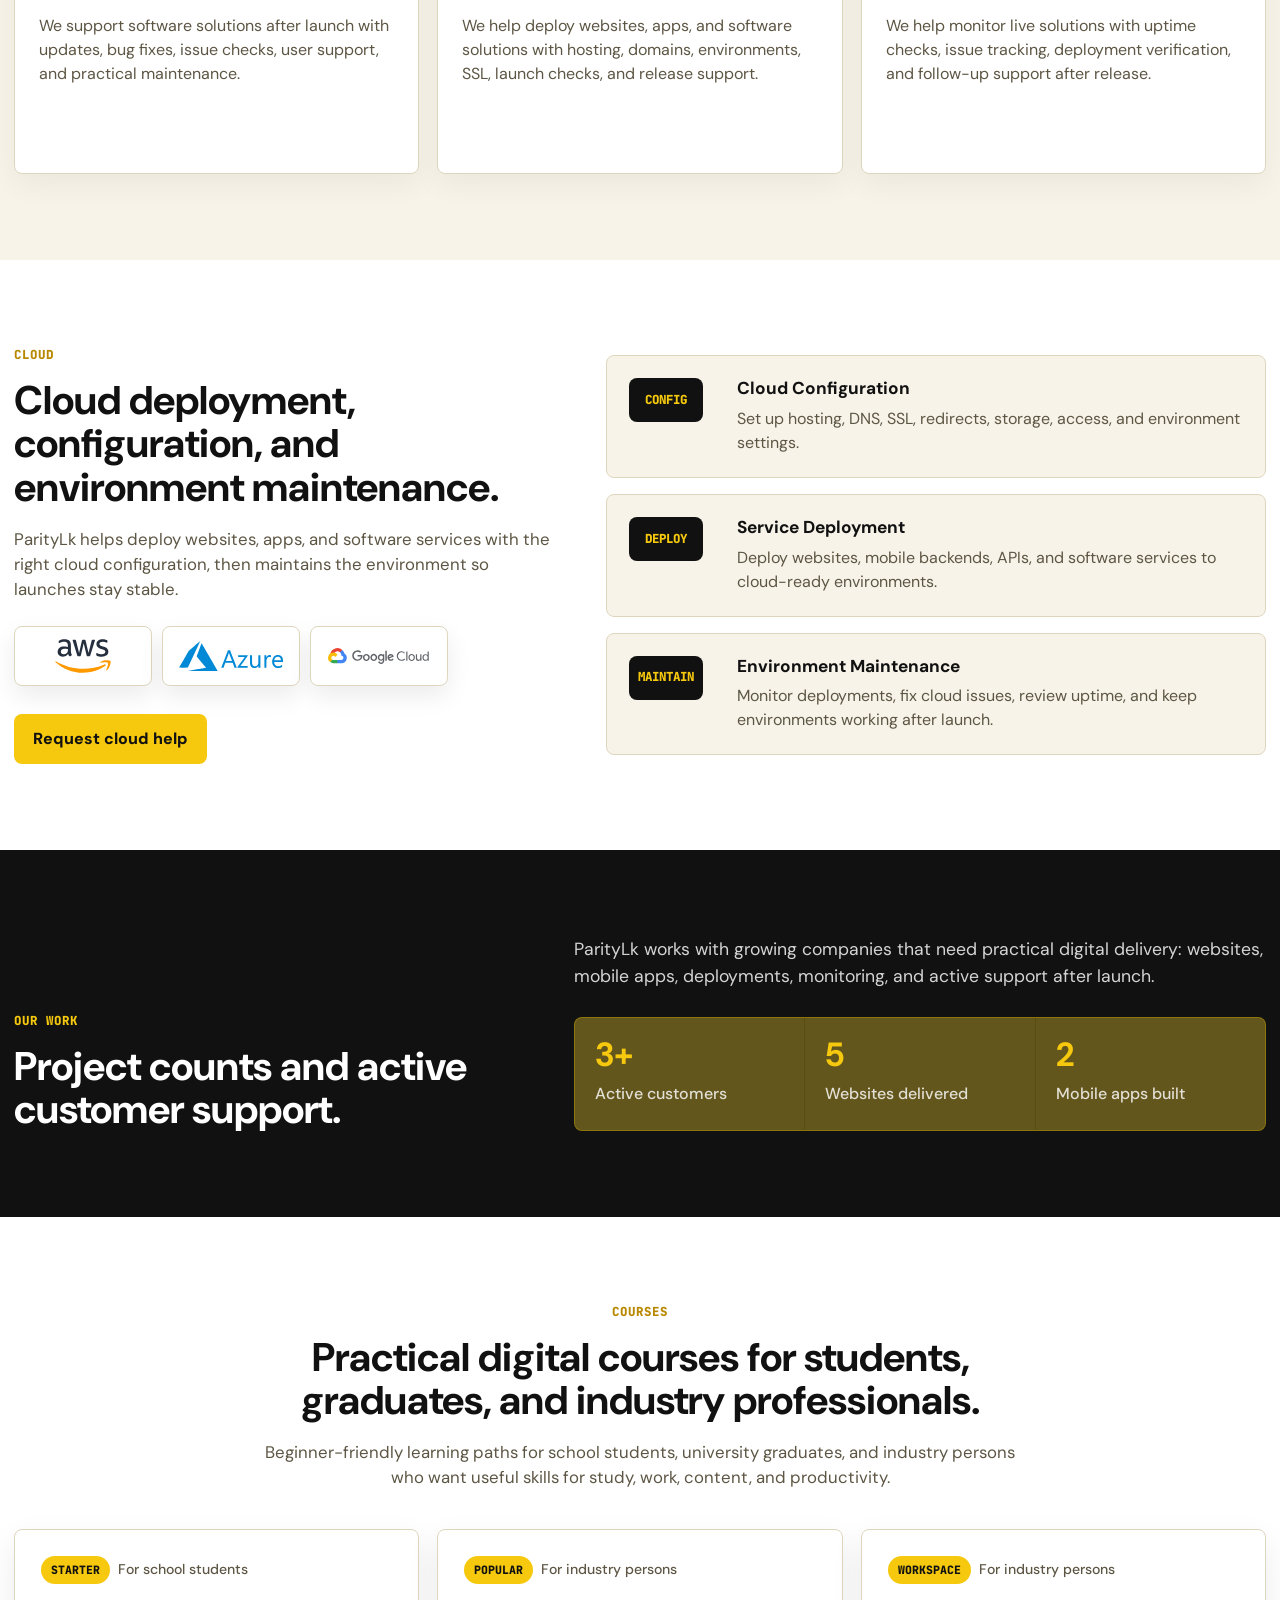
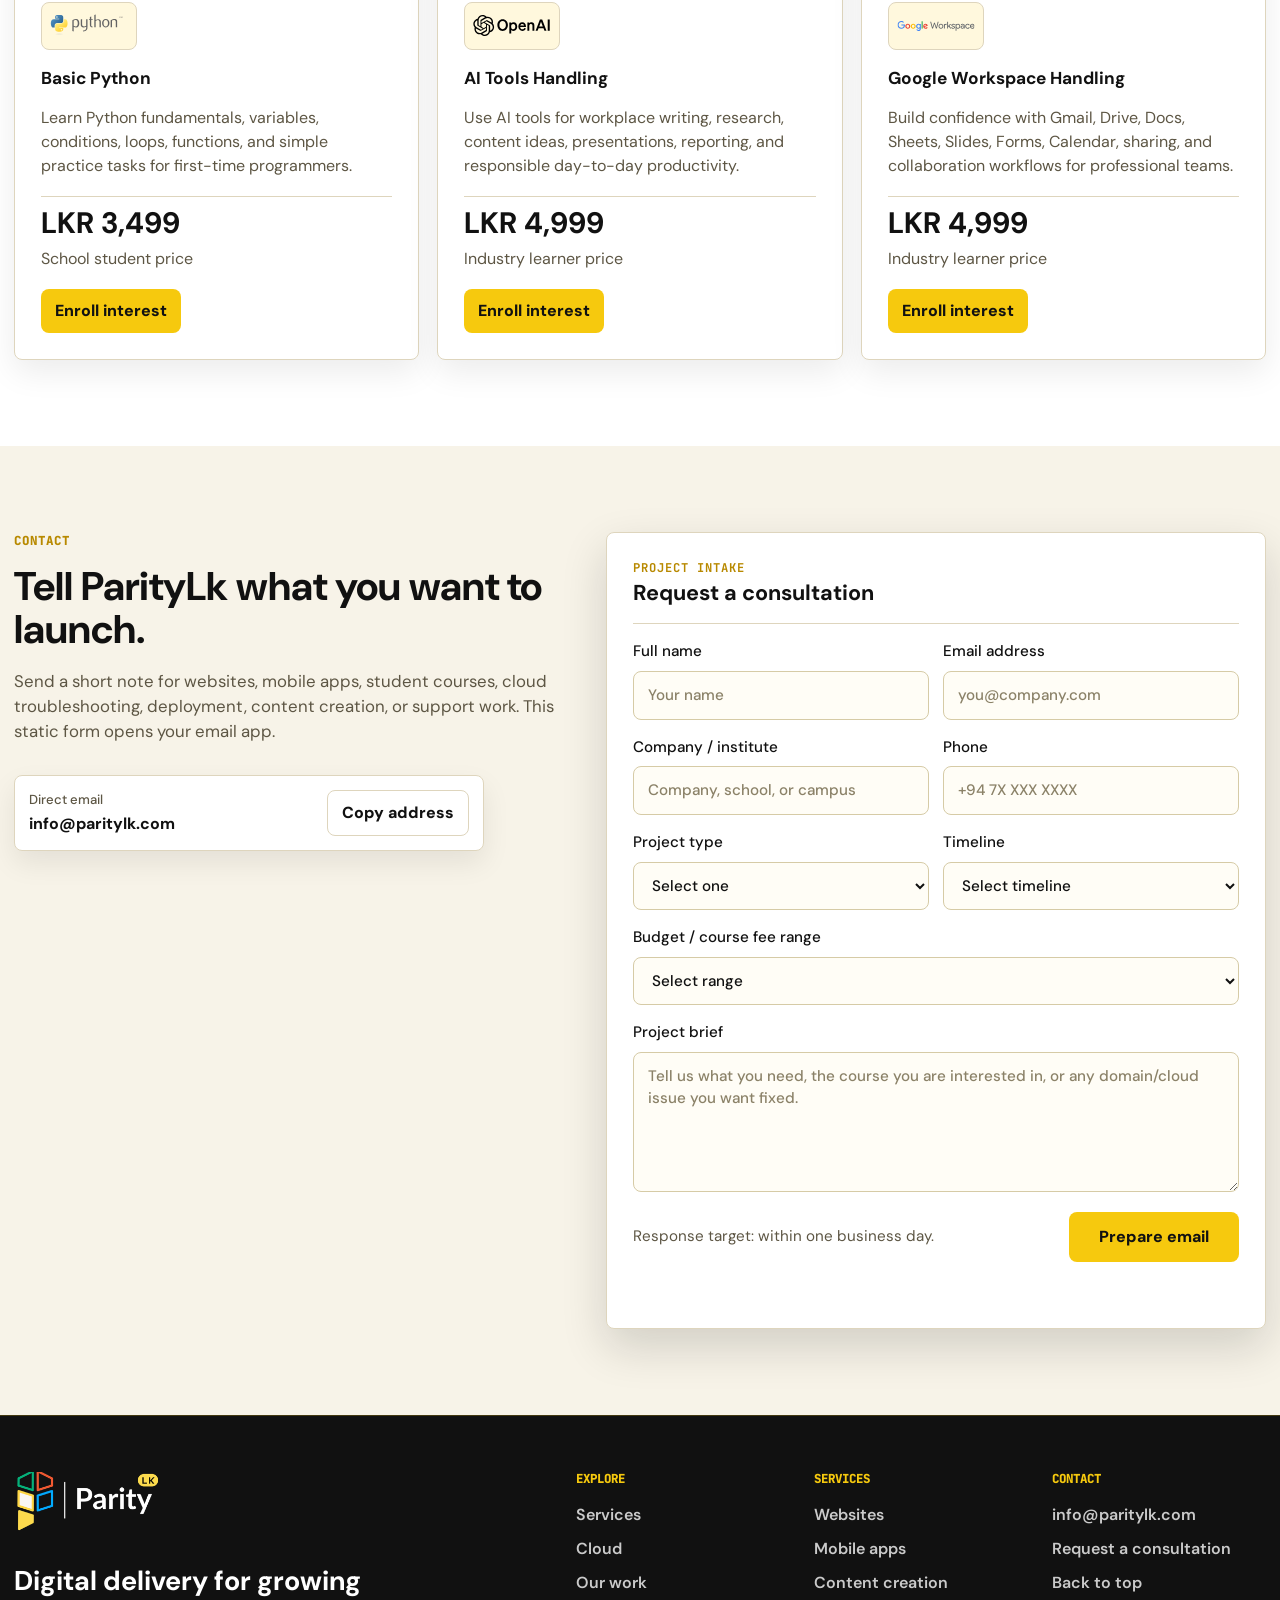
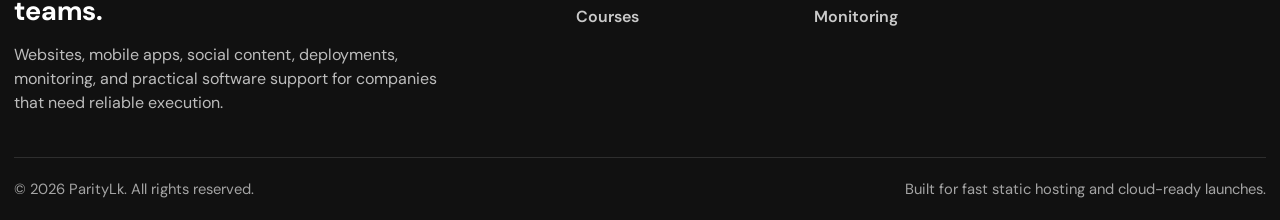
==== commit 3082f85e: "Update course audiences and pricing" ====
--- a/index.html
+++ b/index.html
@@ -3,6 +3,7 @@
   <head>
     <meta charset="utf-8">
     <meta name="viewport" content="width=device-width, initial-scale=1">
+    <base href="/">
     <title>Parity Lk</title>
     <meta
       name="description"
@@ -30,7 +31,7 @@
 
     <header class="site-header" data-header>
       <div class="container header-inner">
-        <a class="brand" href="#top" aria-label="ParityLk home">
+        <a class="brand" href="/" aria-label="ParityLk home">
           <img
             class="brand-logo"
             src="assets/images/paritylk-navbar-logo.png"
@@ -49,12 +50,12 @@
 
         <nav class="site-nav" id="site-nav" aria-label="Primary navigation">
           <div class="nav-links">
-            <a href="#services">Services</a>
-            <a href="#courses">Courses</a>
-            <a href="#cloud">Cloud</a>
-            <a href="#support">Support</a>
-          </div>
-          <a class="nav-cta" href="#contact">Contact</a>
+            <a href="/services">Services</a>
+            <a href="/courses">Courses</a>
+            <a href="/cloud">Cloud</a>
+            <a href="/support">Support</a>
+          </div>
+          <a class="nav-cta" href="/contact">Contact</a>
         </nav>
       </div>
     </header>
@@ -76,9 +77,9 @@
             and support for teams that need practical digital skills and reliable launches.
           </p>
           <div class="hero-actions" aria-label="Primary actions">
-            <a class="button button-primary" href="#contact">Start a project</a>
-            <a class="button button-secondary" href="#services">View services</a>
-            <a class="button button-secondary" href="#courses">View courses</a>
+            <a class="button button-primary" href="/contact">Start a project</a>
+            <a class="button button-secondary" href="/services">View services</a>
+            <a class="button button-secondary" href="/courses">View courses</a>
           </div>
         </div>
       </section>
@@ -191,7 +192,7 @@
                 <img src="assets/images/cloud/gcp.svg" width="512" height="79" alt="Google Cloud logo">
               </span>
             </div>
-            <a class="button button-primary cloud-button" href="#contact">Request cloud help</a>
+            <a class="button button-primary cloud-button" href="/contact">Request cloud help</a>
           </div>
 
           <div class="cloud-checklist" aria-label="Cloud support areas">
@@ -252,10 +253,10 @@
       <section class="section" id="courses">
         <div class="container section-heading">
           <p class="eyebrow">Courses</p>
-          <h2>Practical digital courses for students.</h2>
+          <h2>Practical digital courses for students, graduates, and industry professionals.</h2>
           <p>
-            Beginner-friendly learning paths for students who want useful technical skills
-            for study, work, content, and everyday productivity.
+            Beginner-friendly learning paths for school students, university graduates,
+            and industry persons who want useful skills for study, work, content, and productivity.
           </p>
         </div>
 
@@ -263,7 +264,7 @@
           <article class="course-card">
             <div class="course-topline">
               <span class="course-badge">Starter</span>
-              <span>Beginner</span>
+              <span>For school students</span>
             </div>
             <span class="course-logo">
               <img src="assets/images/courses/python.svg" width="389" height="115" alt="Python logo">
@@ -275,7 +276,7 @@
             </p>
             <div class="course-price">
               <strong>LKR 3,499</strong>
-              <span>Student price</span>
+              <span>School student price</span>
             </div>
             <a
               class="course-link"
@@ -290,19 +291,19 @@
           <article class="course-card">
             <div class="course-topline">
               <span class="course-badge">Popular</span>
-              <span>Productivity</span>
+              <span>For industry persons</span>
             </div>
             <span class="course-logo">
               <img src="assets/images/courses/openai.svg" width="1180" height="320" alt="OpenAI logo">
             </span>
             <h3>AI Tools Handling</h3>
             <p>
-              Use AI tools for learning, writing, research, content ideas, presentations,
-              and responsible day-to-day productivity.
+              Use AI tools for workplace writing, research, content ideas, presentations,
+              reporting, and responsible day-to-day productivity.
             </p>
             <div class="course-price">
-              <strong>LKR 8,999</strong>
-              <span>Student price</span>
+              <strong>LKR 4,999</strong>
+              <span>Industry learner price</span>
             </div>
             <a
               class="course-link"
@@ -317,7 +318,7 @@
           <article class="course-card">
             <div class="course-topline">
               <span class="course-badge">Workspace</span>
-              <span>Beginner</span>
+              <span>For industry persons</span>
             </div>
             <span class="course-logo">
               <img src="assets/images/courses/google-workspace.svg" width="3995" height="512" alt="Google Workspace logo">
@@ -325,11 +326,11 @@
             <h3>Google Workspace Handling</h3>
             <p>
               Build confidence with Gmail, Drive, Docs, Sheets, Slides, Forms, Calendar,
-              sharing, and collaboration workflows.
+              sharing, and collaboration workflows for professional teams.
             </p>
             <div class="course-price">
               <strong>LKR 4,999</strong>
-              <span>Student price</span>
+              <span>Industry learner price</span>
             </div>
             <a
               class="course-link"
@@ -455,7 +456,7 @@
     <footer class="site-footer" aria-labelledby="footer-title">
       <div class="container footer-main">
         <div class="footer-brand">
-          <a class="footer-logo" href="#top" aria-label="ParityLk home">
+          <a class="footer-logo" href="/" aria-label="ParityLk home">
             <img
               src="assets/images/paritylk-navbar-logo.png"
               width="128"
@@ -474,23 +475,23 @@
         <nav class="footer-links" aria-label="Footer navigation">
           <div>
             <h3>Explore</h3>
-            <a href="#services">Services</a>
-            <a href="#cloud">Cloud</a>
-            <a href="#support">Our work</a>
-            <a href="#courses">Courses</a>
+            <a href="/services">Services</a>
+            <a href="/cloud">Cloud</a>
+            <a href="/support">Our work</a>
+            <a href="/courses">Courses</a>
           </div>
           <div>
             <h3>Services</h3>
-            <a href="#services">Websites</a>
-            <a href="#services">Mobile apps</a>
-            <a href="#services">Content creation</a>
-            <a href="#services">Monitoring</a>
+            <a href="/services">Websites</a>
+            <a href="/services">Mobile apps</a>
+            <a href="/services">Content creation</a>
+            <a href="/services">Monitoring</a>
           </div>
           <div>
             <h3>Contact</h3>
             <a href="mailto:info@paritylk.com">info@paritylk.com</a>
-            <a href="#contact">Request a consultation</a>
-            <a href="#top">Back to top</a>
+            <a href="/contact">Request a consultation</a>
+            <a href="/">Back to top</a>
           </div>
         </nav>
       </div>
@@ -501,6 +502,6 @@
       </div>
     </footer>
 
-    <script src="assets/js/main.js?v=process-removed-1"></script>
+    <script src="assets/js/main.js?v=clean-routes-1"></script>
   </body>
 </html>
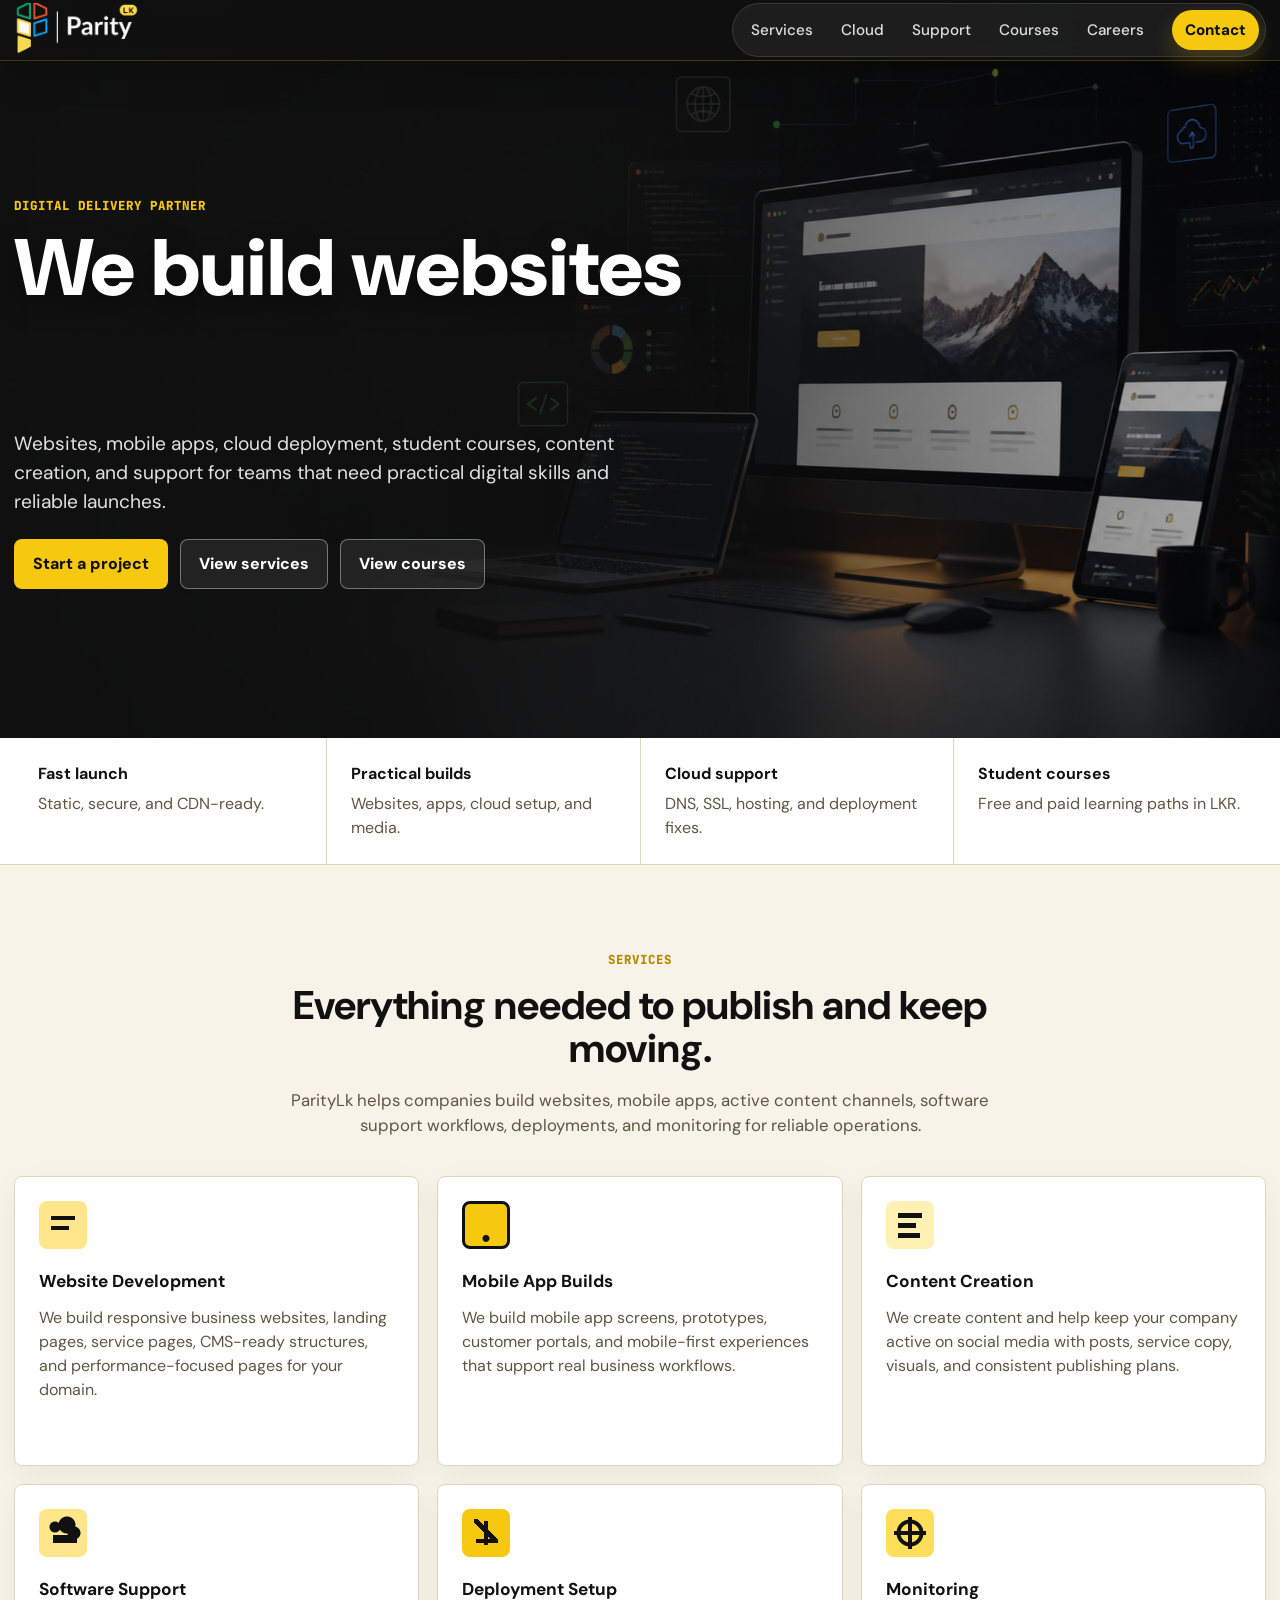
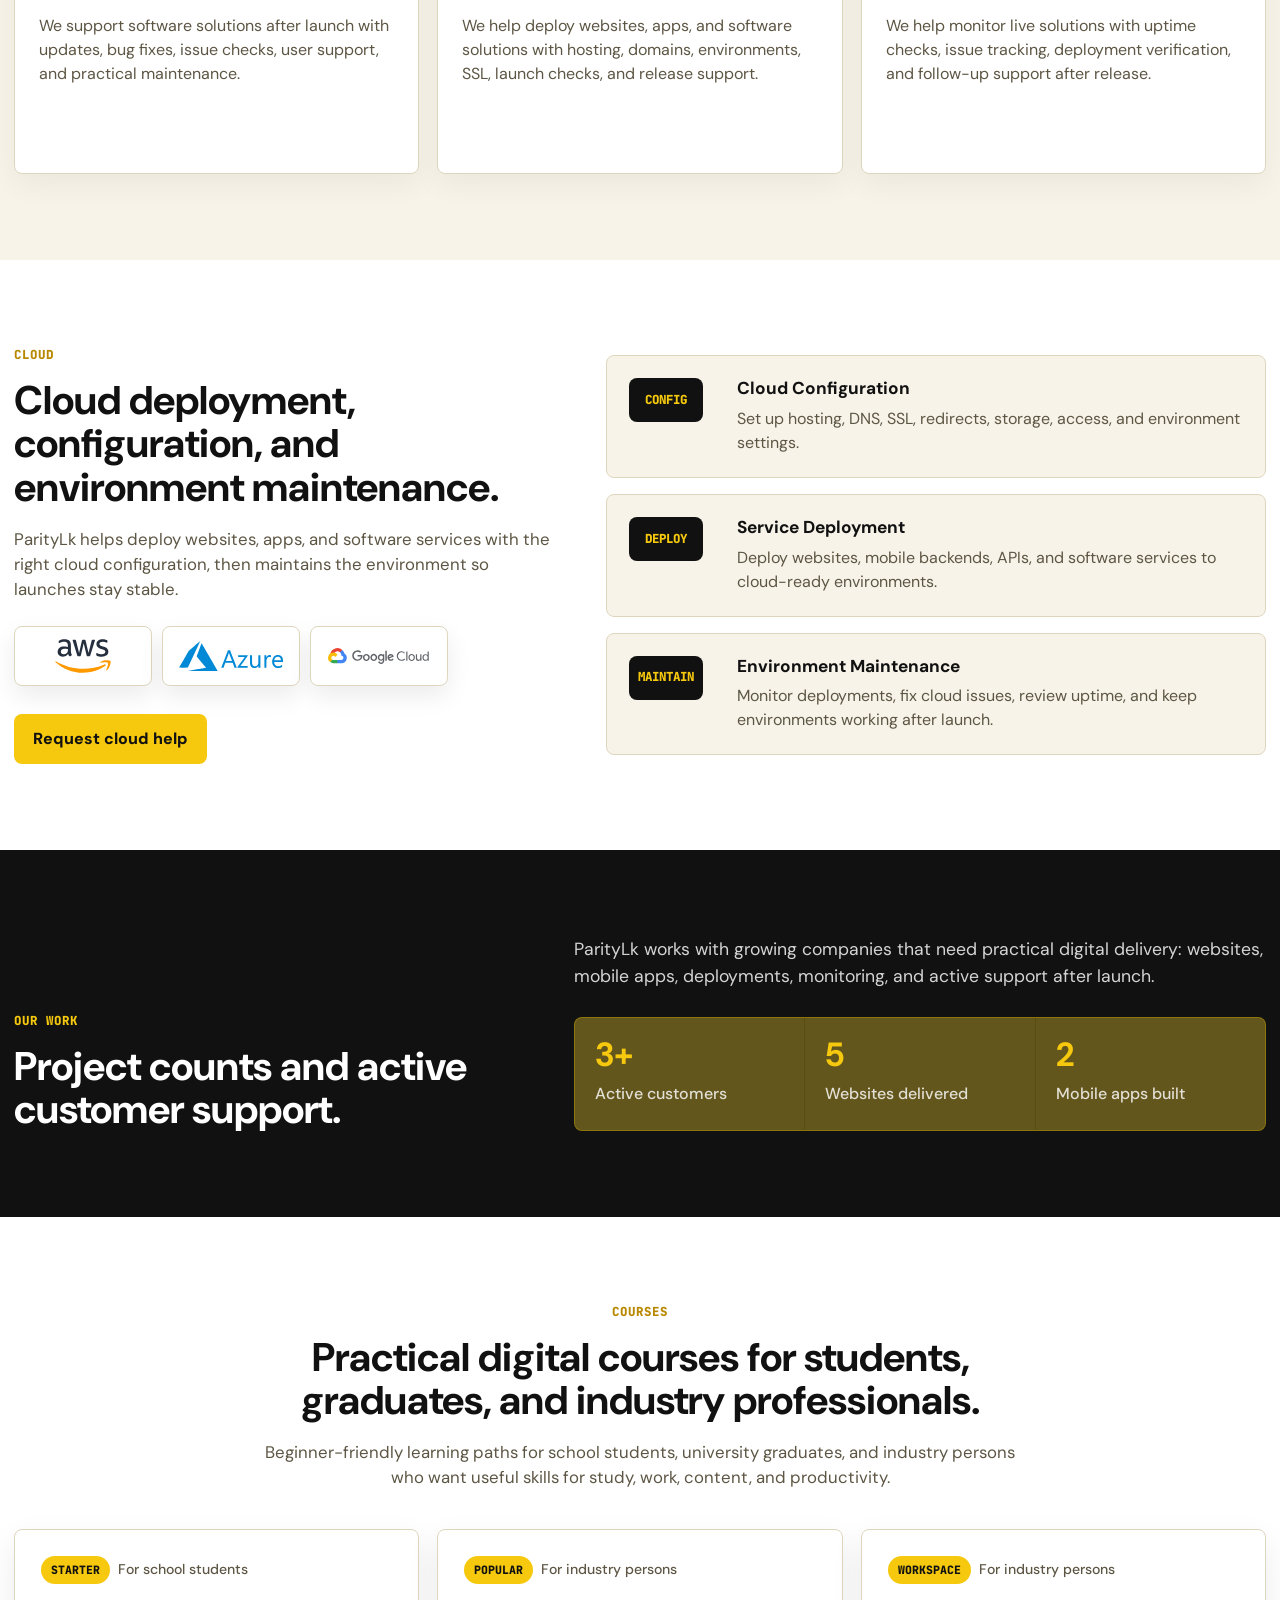
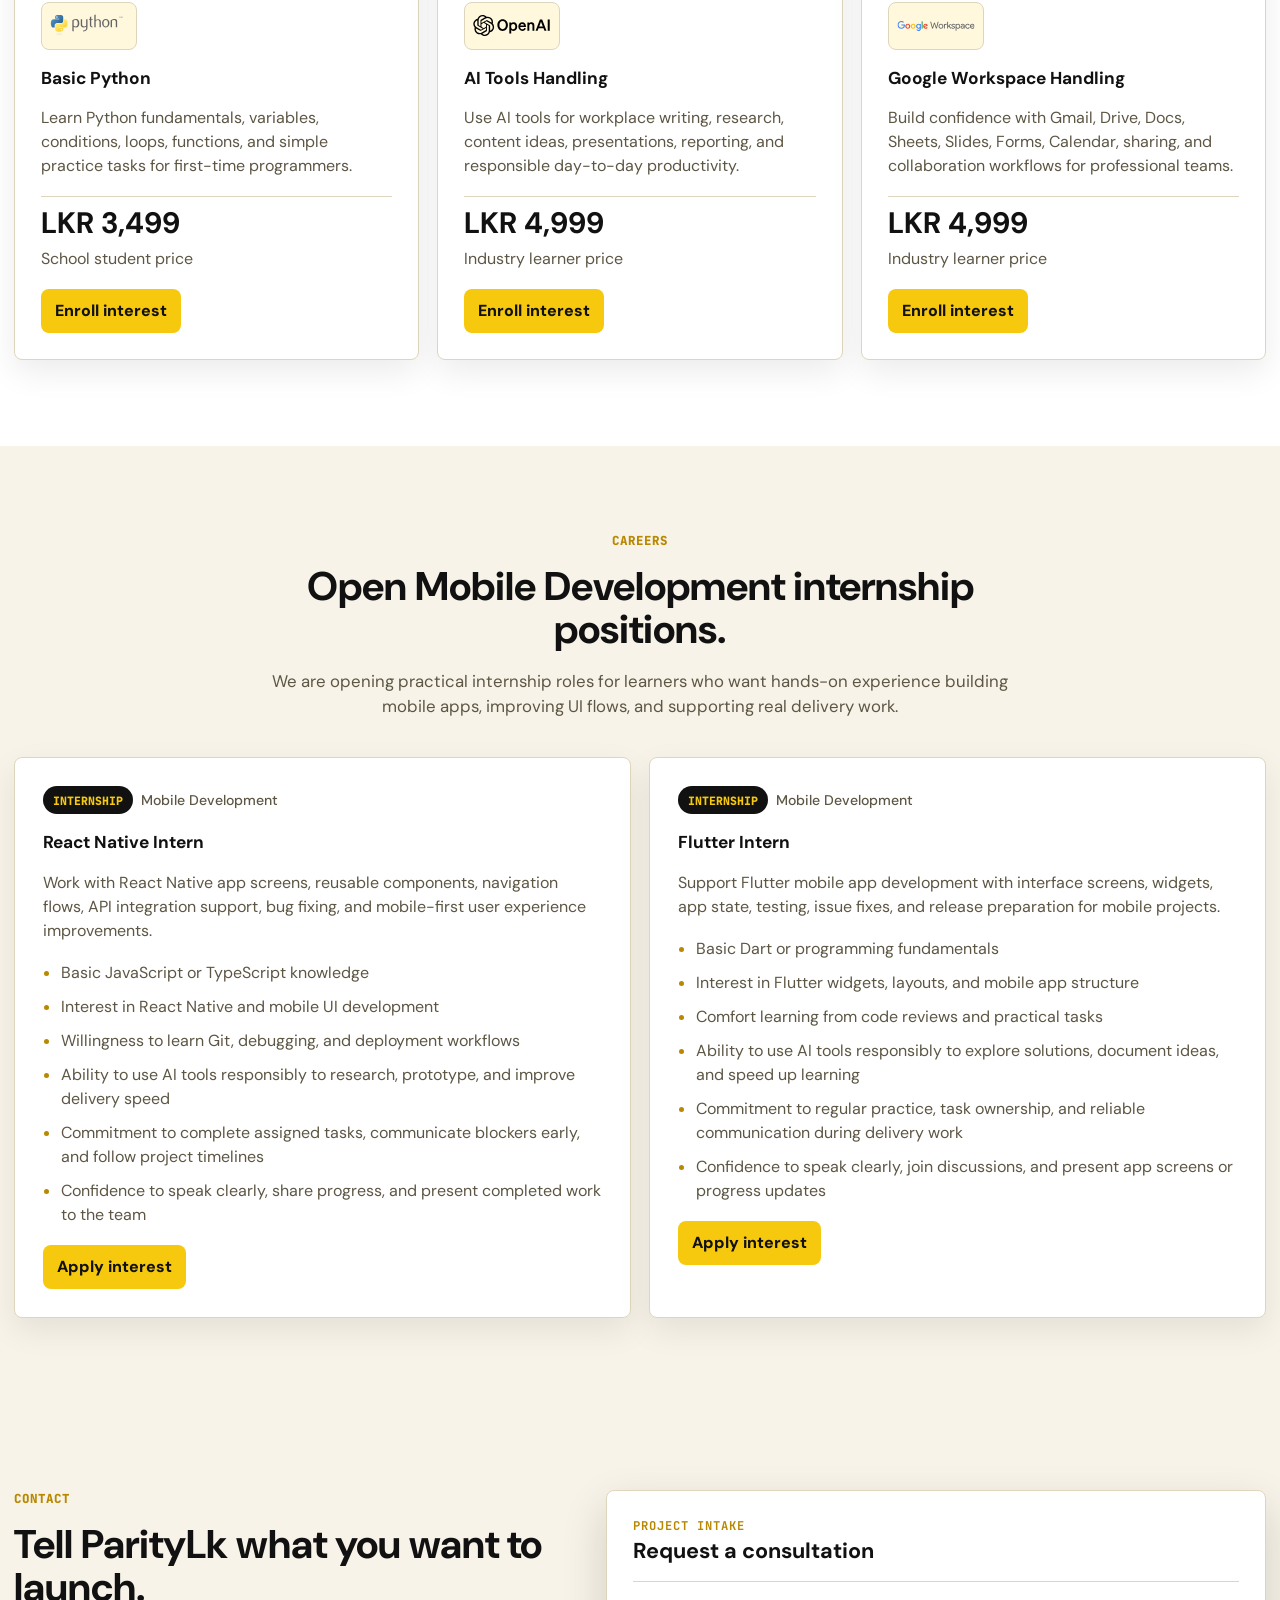
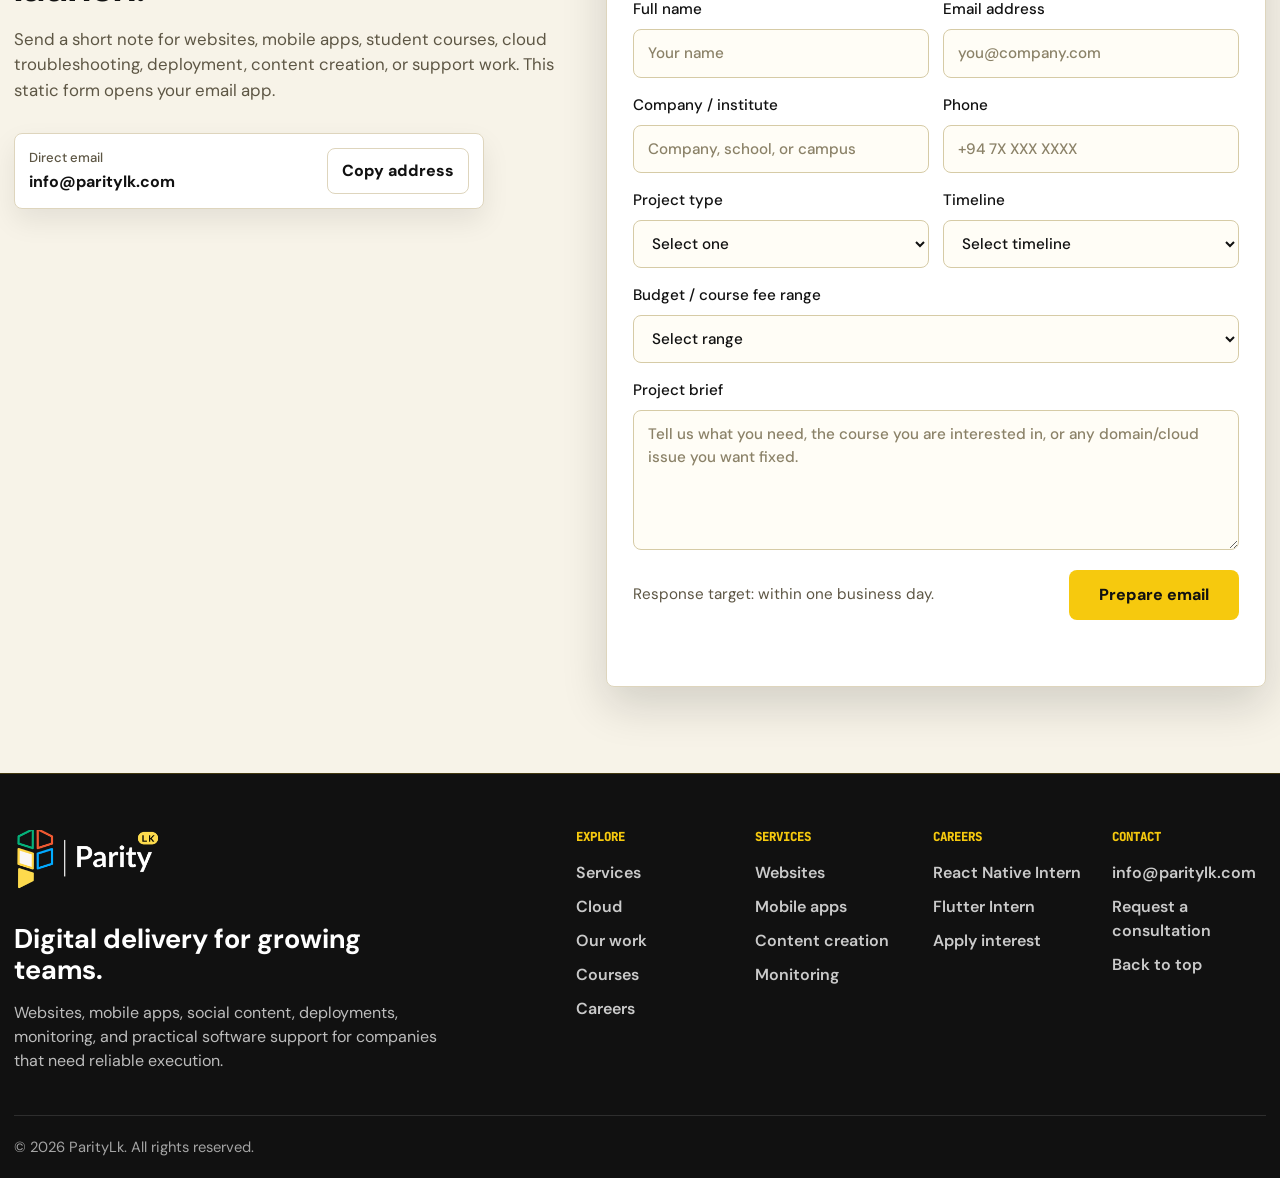
==== commit 2401e2a7: "Update site hero and careers content" ====
--- a/index.html
+++ b/index.html
@@ -24,7 +24,7 @@
       href="https://fonts.googleapis.com/css2?family=DM+Sans:wght@400;500;700;900&family=JetBrains+Mono:wght@500;700;800&display=swap"
       rel="stylesheet"
     >
-    <link rel="stylesheet" href="assets/css/styles.css?v=layout-width-1">
+    <link rel="stylesheet" href="assets/css/styles.css?v=hero-text-1">
   </head>
   <body>
     <a class="skip-link" href="#main">Skip to content</a>
@@ -51,9 +51,10 @@
         <nav class="site-nav" id="site-nav" aria-label="Primary navigation">
           <div class="nav-links">
             <a href="/services">Services</a>
-            <a href="/courses">Courses</a>
             <a href="/cloud">Cloud</a>
             <a href="/support">Support</a>
+            <a href="/courses">Courses</a>
+            <a href="/careers">Careers</a>
           </div>
           <a class="nav-cta" href="/contact">Contact</a>
         </nav>
@@ -64,14 +65,15 @@
       <section class="hero" id="top" aria-labelledby="hero-title">
         <img
           class="hero-image"
-          src="assets/images/paritylk-workbench.png"
-          width="1400"
-          height="950"
-          alt="Professional service dashboard showing website delivery, mobile app, cloud deployment, content planning, and support workflows."
+          src="assets/images/hero/hero-websites.png"
+          width="1672"
+          height="941"
+          alt="Dark website design workspace with responsive web screens and delivery tools."
+          data-hero-image
         >
         <div class="container hero-content">
           <p class="eyebrow">Digital delivery partner</p>
-          <h1 id="hero-title">ParityLk</h1>
+          <h1 id="hero-title" class="hero-service-slide" data-hero-slide>We build websites</h1>
           <p class="hero-copy">
             Websites, mobile apps, cloud deployment, student courses, content creation,
             and support for teams that need practical digital skills and reliable launches.
@@ -340,6 +342,61 @@
             >
               Enroll interest
             </a>
+          </article>
+        </div>
+      </section>
+
+      <section class="section section-light" id="careers">
+        <div class="container section-heading">
+          <p class="eyebrow">Careers</p>
+          <h2>Open Mobile Development internship positions.</h2>
+          <p>
+            We are opening practical internship roles for learners who want hands-on
+            experience building mobile apps, improving UI flows, and supporting real delivery work.
+          </p>
+        </div>
+
+        <div class="container careers-grid" aria-label="Open career roles">
+          <article class="career-card">
+            <div class="career-topline">
+              <span class="career-badge">Internship</span>
+              <span>Mobile Development</span>
+            </div>
+            <h3>React Native Intern</h3>
+            <p>
+              Work with React Native app screens, reusable components, navigation flows,
+              API integration support, bug fixing, and mobile-first user experience improvements.
+            </p>
+            <ul>
+              <li>Basic JavaScript or TypeScript knowledge</li>
+              <li>Interest in React Native and mobile UI development</li>
+              <li>Willingness to learn Git, debugging, and deployment workflows</li>
+              <li>Ability to use AI tools responsibly to research, prototype, and improve delivery speed</li>
+              <li>Commitment to complete assigned tasks, communicate blockers early, and follow project timelines</li>
+              <li>Confidence to speak clearly, share progress, and present completed work to the team</li>
+            </ul>
+            <a class="career-link" href="https://forms.gle/r8dBgu6D9do1oTmeA" target="_blank" rel="noopener">Apply interest</a>
+          </article>
+
+          <article class="career-card">
+            <div class="career-topline">
+              <span class="career-badge">Internship</span>
+              <span>Mobile Development</span>
+            </div>
+            <h3>Flutter Intern</h3>
+            <p>
+              Support Flutter mobile app development with interface screens, widgets,
+              app state, testing, issue fixes, and release preparation for mobile projects.
+            </p>
+            <ul>
+              <li>Basic Dart or programming fundamentals</li>
+              <li>Interest in Flutter widgets, layouts, and mobile app structure</li>
+              <li>Comfort learning from code reviews and practical tasks</li>
+              <li>Ability to use AI tools responsibly to explore solutions, document ideas, and speed up learning</li>
+              <li>Commitment to regular practice, task ownership, and reliable communication during delivery work</li>
+              <li>Confidence to speak clearly, join discussions, and present app screens or progress updates</li>
+            </ul>
+            <a class="career-link" href="https://forms.gle/r8dBgu6D9do1oTmeA" target="_blank" rel="noopener">Apply interest</a>
           </article>
         </div>
       </section>
@@ -479,6 +536,7 @@
             <a href="/cloud">Cloud</a>
             <a href="/support">Our work</a>
             <a href="/courses">Courses</a>
+            <a href="/careers">Careers</a>
           </div>
           <div>
             <h3>Services</h3>
@@ -488,6 +546,12 @@
             <a href="/services">Monitoring</a>
           </div>
           <div>
+            <h3>Careers</h3>
+            <a href="/careers">React Native Intern</a>
+            <a href="/careers">Flutter Intern</a>
+            <a href="https://forms.gle/r8dBgu6D9do1oTmeA" target="_blank" rel="noopener">Apply interest</a>
+          </div>
+          <div>
             <h3>Contact</h3>
             <a href="mailto:info@paritylk.com">info@paritylk.com</a>
             <a href="/contact">Request a consultation</a>
@@ -498,10 +562,9 @@
 
       <div class="container footer-bottom">
         <p>&copy; <span data-year></span> ParityLk. All rights reserved.</p>
-        <span>Built for fast static hosting and cloud-ready launches.</span>
       </div>
     </footer>
 
-    <script src="assets/js/main.js?v=clean-routes-1"></script>
+    <script src="assets/js/main.js?v=hero-text-1"></script>
   </body>
 </html>
--- a/assets/css/styles.css
+++ b/assets/css/styles.css
@@ -253,6 +253,12 @@
   object-fit: cover;
   object-position: center;
   animation: heroImageIn 900ms ease-out both;
+  transition: opacity 520ms ease, transform 720ms ease;
+}
+
+.hero-image.is-changing {
+  opacity: 0.45;
+  transform: scale(1.015);
 }
 
 .hero-content {
@@ -262,13 +268,30 @@
 }
 
 .hero .eyebrow,
-.hero h1,
+.hero-service-slide,
 .hero-copy,
 .hero-actions {
   animation: heroContentIn 720ms ease-out both;
 }
 
-.hero h1 {
+.hero-service-slide {
+  max-width: 760px;
+  min-height: 188px;
+  margin: 0;
+  color: var(--paper);
+  font-family: "DM Sans", ui-sans-serif, system-ui, -apple-system, BlinkMacSystemFont, "Segoe UI", sans-serif;
+  font-size: 5rem;
+  line-height: 0.95;
+  font-weight: 900;
+  letter-spacing: 0;
+  text-shadow: 0 10px 28px rgba(0, 0, 0, 0.45);
+}
+
+.hero-service-slide.is-changing {
+  animation: heroSlideIn 420ms ease-out both;
+}
+
+.hero-service-slide {
   animation-delay: 90ms;
 }
 
@@ -324,7 +347,7 @@
 
 .hero-copy {
   max-width: 650px;
-  margin: 24px 0 0;
+  margin: 12px 0 0;
   color: rgba(255, 255, 255, 0.88);
   font-size: 1.2rem;
 }
@@ -333,7 +356,7 @@
   display: flex;
   flex-wrap: wrap;
   gap: 12px;
-  margin-top: 30px;
+  margin-top: 22px;
 }
 
 .button,
@@ -570,6 +593,93 @@
 }
 
 .course-link:hover {
+  background: var(--amber);
+  transform: translateY(-2px);
+}
+
+.careers-grid {
+  display: grid;
+  grid-template-columns: repeat(2, minmax(0, 1fr));
+  gap: 18px;
+  margin-top: 38px;
+}
+
+.career-card {
+  display: grid;
+  min-height: 430px;
+  align-content: start;
+  gap: 18px;
+  padding: 28px;
+  border: 1px solid var(--line);
+  border-radius: 8px;
+  background: var(--paper);
+  box-shadow: 0 12px 32px rgba(17, 17, 17, 0.08);
+  transition: transform 220ms ease, border-color 220ms ease, box-shadow 220ms ease;
+}
+
+.career-card:hover {
+  border-color: var(--yellow);
+  box-shadow: 0 18px 40px rgba(17, 17, 17, 0.13);
+  transform: translateY(-5px);
+}
+
+.career-topline {
+  display: flex;
+  flex-wrap: wrap;
+  gap: 8px;
+  align-items: center;
+  color: var(--muted);
+  font-size: 0.88rem;
+  font-weight: 500;
+}
+
+.career-badge {
+  display: inline-flex;
+  min-height: 28px;
+  align-items: center;
+  border-radius: 999px;
+  background: var(--ink);
+  color: var(--yellow);
+  padding: 5px 10px;
+  font-family: "JetBrains Mono", ui-monospace, SFMono-Regular, Menlo, Consolas, monospace;
+  font-size: 0.72rem;
+  font-weight: 800;
+  text-transform: uppercase;
+}
+
+.career-card p {
+  margin: 0;
+  color: var(--muted);
+}
+
+.career-card ul {
+  display: grid;
+  gap: 10px;
+  padding-left: 18px;
+  margin: 0;
+  color: var(--muted);
+}
+
+.career-card li::marker {
+  color: var(--yellow-dark);
+}
+
+.career-link {
+  display: inline-flex;
+  min-height: 42px;
+  width: fit-content;
+  align-items: center;
+  align-self: end;
+  border-radius: 8px;
+  background: var(--yellow);
+  color: var(--ink);
+  padding: 10px 14px;
+  font-weight: 800;
+  text-decoration: none;
+  transition: background 180ms ease, transform 180ms ease;
+}
+
+.career-link:hover {
   background: var(--amber);
   transform: translateY(-2px);
 }
@@ -992,7 +1102,7 @@
 
 .footer-links {
   display: grid;
-  grid-template-columns: repeat(3, minmax(0, 1fr));
+  grid-template-columns: repeat(4, minmax(0, 1fr));
   gap: 24px;
 }
 
@@ -1057,6 +1167,18 @@
   from {
     opacity: 0;
     transform: translateY(18px);
+  }
+
+  to {
+    opacity: 1;
+    transform: translateY(0);
+  }
+}
+
+@keyframes heroSlideIn {
+  from {
+    opacity: 0;
+    transform: translateY(8px);
   }
 
   to {
@@ -1180,6 +1302,12 @@
     padding-block: 98px 52px;
   }
 
+  .hero-service-slide {
+    min-height: 138px;
+    font-size: 3.4rem;
+    line-height: 0.98;
+  }
+
   h1 {
     font-size: clamp(3rem, 3.4rem, 3.8rem);
   }
@@ -1194,6 +1322,7 @@
 
   .proof-grid,
   .service-grid,
+  .careers-grid,
   .course-grid,
   .launch-stats {
     grid-template-columns: 1fr;
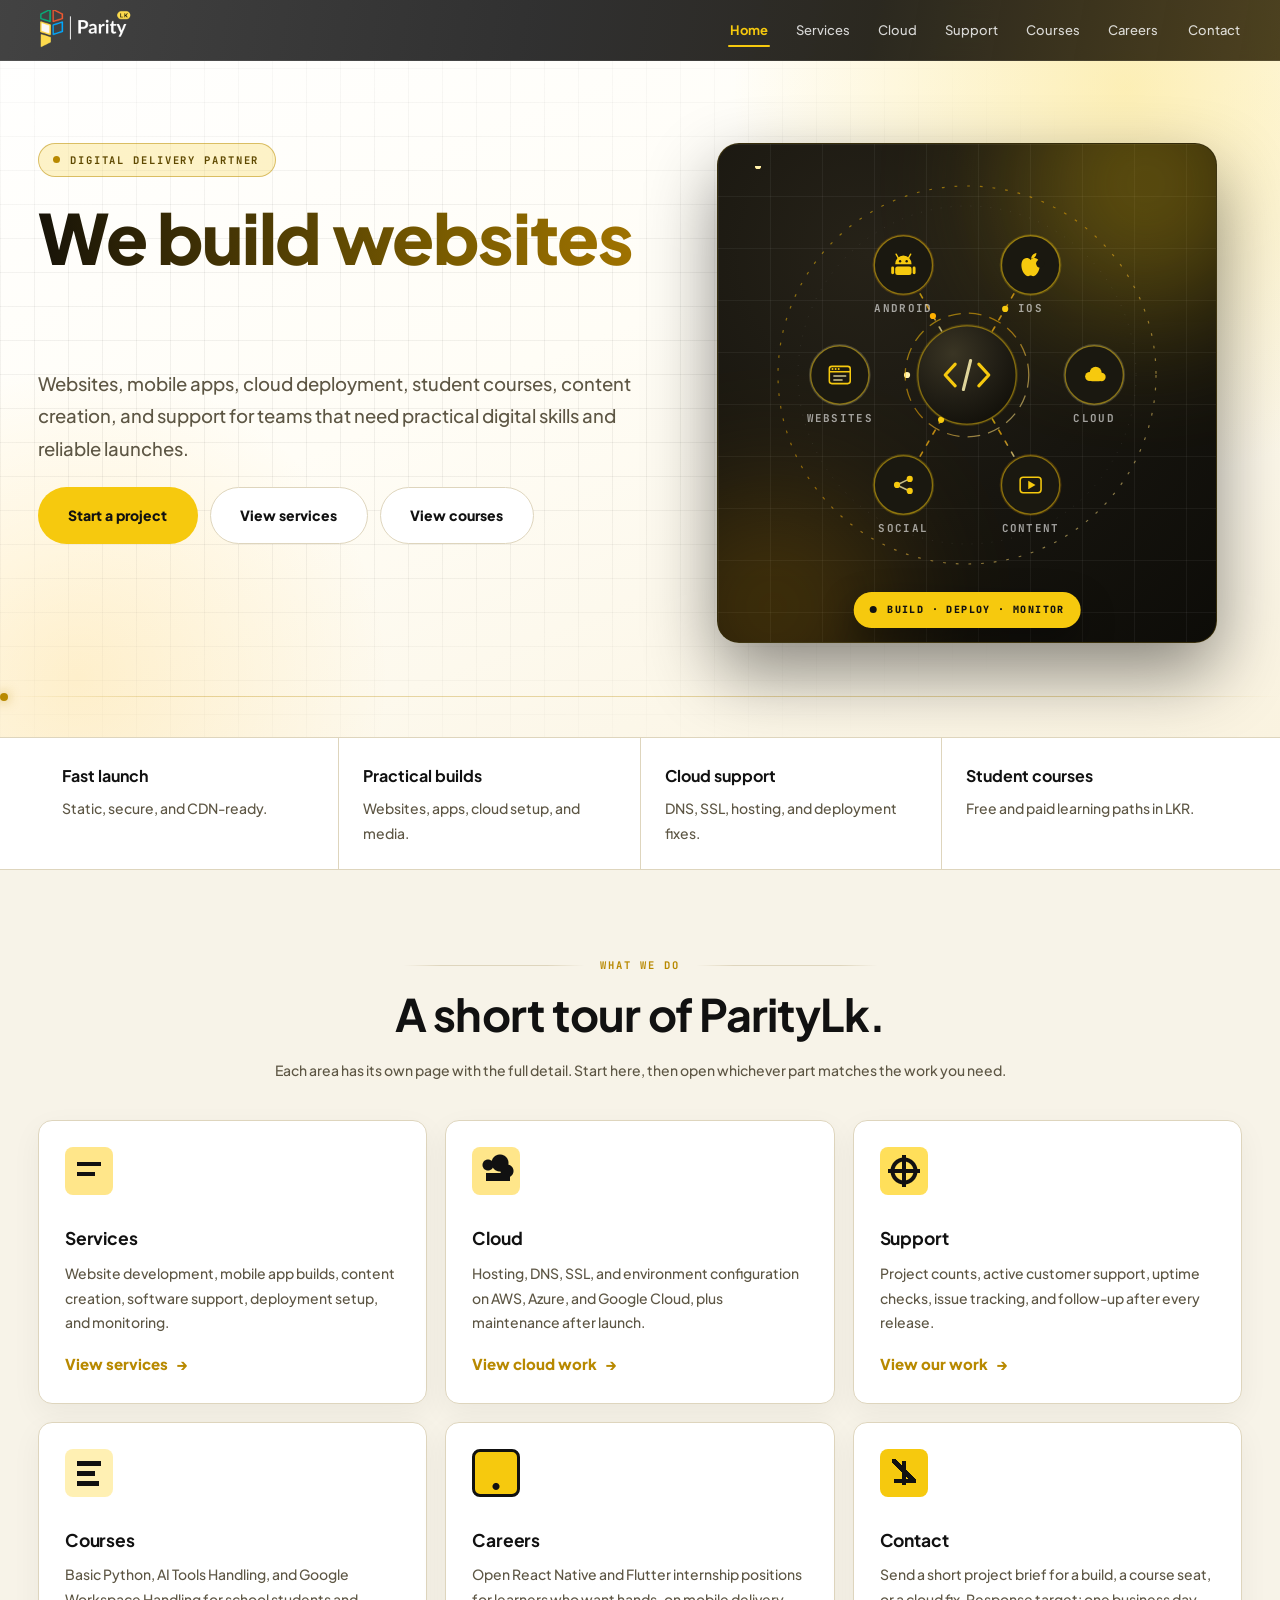
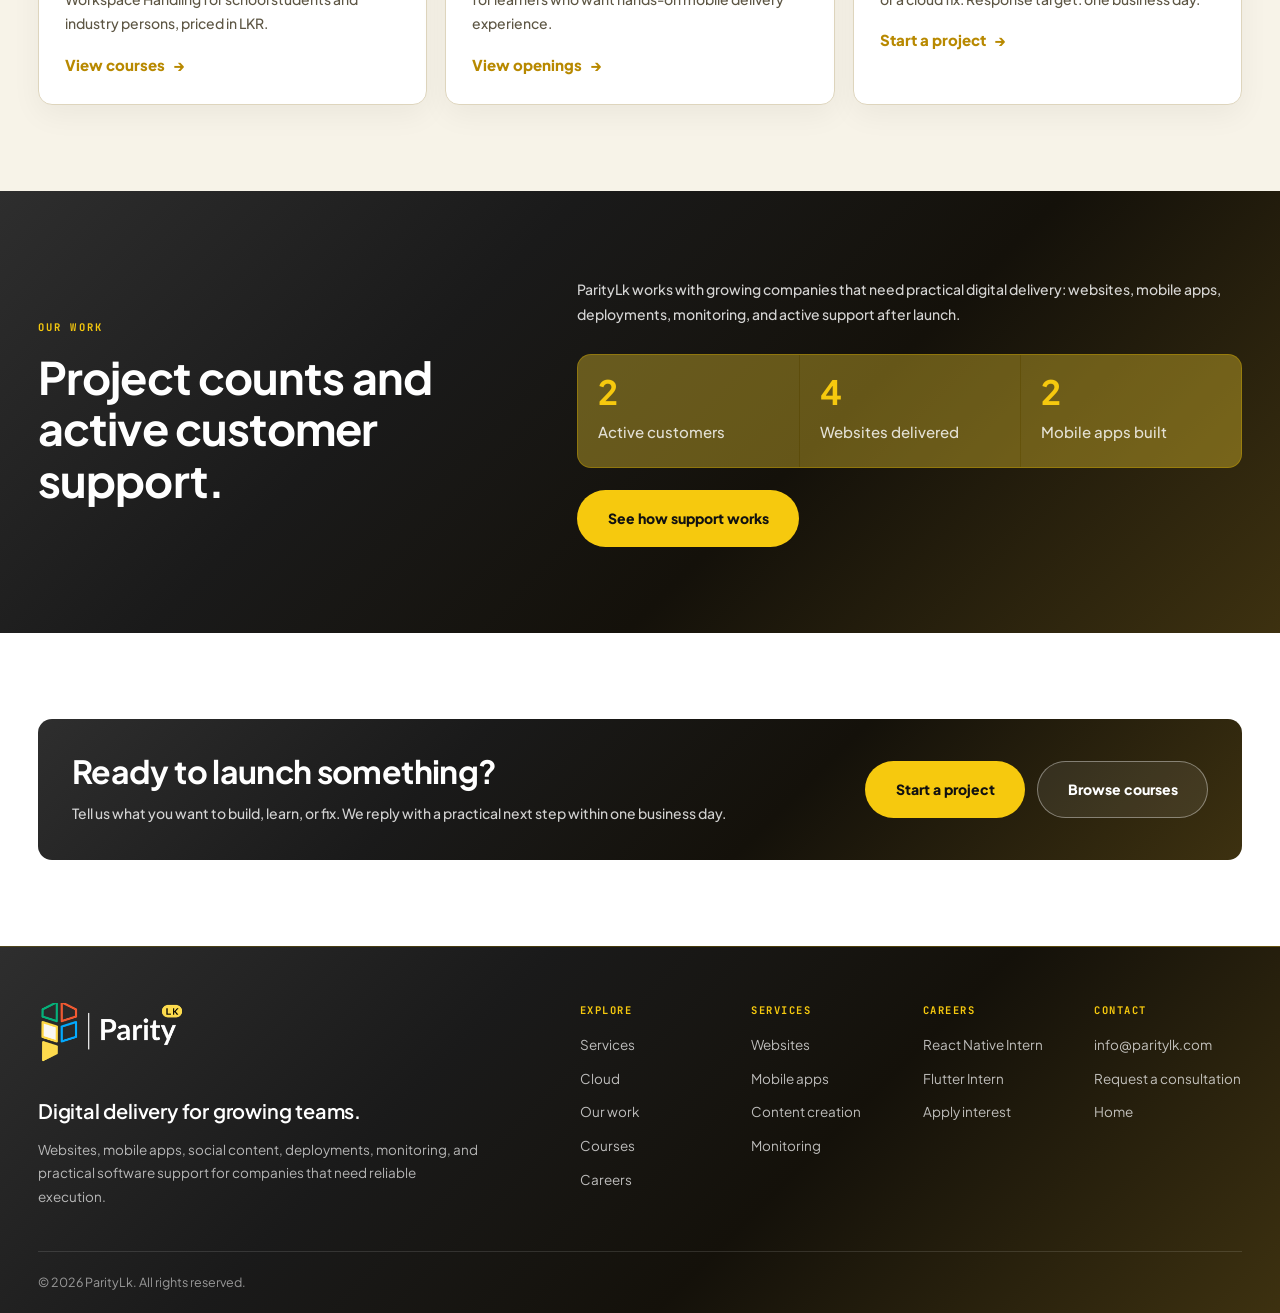
==== commit 9cf9dd5c: "Rebuild site as multi-page with animated light heroes Split the single scrolling page into real page" ====
--- a/index.html
+++ b/index.html
@@ -9,6 +9,7 @@
       name="description"
       content="ParityLk builds websites, mobile apps, cloud deployments, content systems, student courses, troubleshooting, and support plans for growing teams."
     >
+    <link rel="canonical" href="https://paritylk.com/">
     <meta name="theme-color" content="#111111">
     <meta property="og:title" content="Parity Lk">
     <meta
@@ -21,10 +22,10 @@
     <link rel="preconnect" href="https://fonts.googleapis.com">
     <link rel="preconnect" href="https://fonts.gstatic.com" crossorigin>
     <link
-      href="https://fonts.googleapis.com/css2?family=DM+Sans:wght@400;500;700;900&family=JetBrains+Mono:wght@500;700;800&display=swap"
+      href="https://fonts.googleapis.com/css2?family=Plus+Jakarta+Sans:wght@400;500;600;700;800&family=JetBrains+Mono:wght@500;700;800&display=swap"
       rel="stylesheet"
     >
-    <link rel="stylesheet" href="assets/css/styles.css?v=hero-text-1">
+    <link rel="stylesheet" href="assets/css/styles.css?v=multipage-1">
   </head>
   <body>
     <a class="skip-link" href="#main">Skip to content</a>
@@ -50,38 +51,216 @@
 
         <nav class="site-nav" id="site-nav" aria-label="Primary navigation">
           <div class="nav-links">
-            <a href="/services">Services</a>
-            <a href="/cloud">Cloud</a>
-            <a href="/support">Support</a>
-            <a href="/courses">Courses</a>
-            <a href="/careers">Careers</a>
-          </div>
-          <a class="nav-cta" href="/contact">Contact</a>
+            <a href="/" aria-current="page">Home</a>
+            <a href="/services/">Services</a>
+            <a href="/cloud/">Cloud</a>
+            <a href="/support/">Support</a>
+            <a href="/courses/">Courses</a>
+            <a href="/careers/">Careers</a>
+          </div>
+          <a class="nav-cta" href="/contact/">Contact</a>
         </nav>
       </div>
+      <div class="scroll-progress" data-scroll-progress aria-hidden="true"></div>
     </header>
 
     <main id="main">
       <section class="hero" id="top" aria-labelledby="hero-title">
-        <img
-          class="hero-image"
-          src="assets/images/hero/hero-websites.png"
-          width="1672"
-          height="941"
-          alt="Dark website design workspace with responsive web screens and delivery tools."
-          data-hero-image
-        >
-        <div class="container hero-content">
-          <p class="eyebrow">Digital delivery partner</p>
-          <h1 id="hero-title" class="hero-service-slide" data-hero-slide>We build websites</h1>
-          <p class="hero-copy">
-            Websites, mobile apps, cloud deployment, student courses, content creation,
-            and support for teams that need practical digital skills and reliable launches.
-          </p>
-          <div class="hero-actions" aria-label="Primary actions">
-            <a class="button button-primary" href="/contact">Start a project</a>
-            <a class="button button-secondary" href="/services">View services</a>
-            <a class="button button-secondary" href="/courses">View courses</a>
+        <div class="fx-grid" aria-hidden="true"></div>
+        <div class="fx-line" aria-hidden="true"><span class="fx-traveler"></span></div>
+
+        <div class="container hero-layout">
+          <div class="hero-content">
+            <p class="eyebrow">Digital delivery partner</p>
+            <h1 id="hero-title" class="hero-service-slide" data-hero-slide>We build websites</h1>
+            <p class="hero-copy">
+              Websites, mobile apps, cloud deployment, student courses, content creation,
+              and support for teams that need practical digital skills and reliable launches.
+            </p>
+            <div class="hero-actions" aria-label="Primary actions">
+              <a class="button button-primary" href="/contact/">Start a project</a>
+              <a class="button button-secondary" href="/services/">View services</a>
+              <a class="button button-secondary" href="/courses/">View courses</a>
+            </div>
+          </div>
+
+          <div class="hero-visual" aria-hidden="true">
+            <span class="hv-panelgrid"></span>
+            <span class="hv-glow hv-glow-a"></span>
+            <span class="hv-glow hv-glow-b"></span>
+            <svg viewBox="0 0 460 460" xmlns="http://www.w3.org/2000/svg" role="presentation">
+              <defs>
+                <linearGradient id="hvGrad" x1="0%" y1="0%" x2="100%" y2="100%">
+                  <stop offset="0%" stop-color="#f6c90e"></stop>
+                  <stop offset="45%" stop-color="#ffb000"></stop>
+                  <stop offset="100%" stop-color="#fff3b0"></stop>
+                </linearGradient>
+                <radialGradient id="hvCore" cx="36%" cy="28%" r="78%">
+                  <stop offset="0%" stop-color="#3a3524"></stop>
+                  <stop offset="60%" stop-color="#211e15"></stop>
+                  <stop offset="100%" stop-color="#12100a"></stop>
+                </radialGradient>
+              </defs>
+
+              <!-- outer orbit -->
+              <circle class="hv-orbit" cx="230" cy="230" r="208" fill="none" stroke="url(#hvGrad)"
+                stroke-opacity=".5" stroke-width="1.3" stroke-dasharray="3 11"></circle>
+              <circle class="hv-orbit-rev" cx="230" cy="230" r="186" fill="none" stroke="#ffffff"
+                stroke-opacity=".1" stroke-width="1" stroke-dasharray="1 10"></circle>
+
+              <!-- connectors: centre out to each platform -->
+              <g class="hv-links" stroke="url(#hvGrad)" stroke-width="1.8" fill="none" stroke-linecap="round">
+                <path id="hvL1" class="hv-link" d="M258 181.5 L284 136.5"></path>
+                <path id="hvL2" class="hv-link" d="M202 181.5 L176 136.5" style="animation-delay:.5s"></path>
+                <path id="hvL3" class="hv-link" d="M174 230 L122 230" style="animation-delay:1s"></path>
+                <path id="hvL4" class="hv-link" d="M202 278.5 L176 323.5" style="animation-delay:1.5s"></path>
+                <path id="hvL5" class="hv-link" d="M258 278.5 L284 323.5" style="animation-delay:2s"></path>
+                <path id="hvL6" class="hv-link" d="M286 230 L338 230" style="animation-delay:2.5s"></path>
+              </g>
+
+              <!-- data pulses running the connectors -->
+              <circle r="3.4" fill="#f6c90e">
+                <animateMotion dur="2.6s" repeatCount="indefinite"><mpath href="#hvL1"></mpath></animateMotion>
+              </circle>
+              <circle r="3.4" fill="#ffb000">
+                <animateMotion dur="2.6s" begin=".45s" repeatCount="indefinite"><mpath href="#hvL2"></mpath></animateMotion>
+              </circle>
+              <circle r="3.4" fill="#fff3b0">
+                <animateMotion dur="2.6s" begin=".9s" repeatCount="indefinite"><mpath href="#hvL3"></mpath></animateMotion>
+              </circle>
+              <circle r="3.4" fill="#f6c90e">
+                <animateMotion dur="2.6s" begin="1.35s" repeatCount="indefinite"><mpath href="#hvL4"></mpath></animateMotion>
+              </circle>
+              <circle r="3.4" fill="#ffb000">
+                <animateMotion dur="2.6s" begin="1.8s" repeatCount="indefinite"><mpath href="#hvL5"></mpath></animateMotion>
+              </circle>
+              <circle r="3.4" fill="#fff3b0">
+                <animateMotion dur="2.6s" begin="2.25s" repeatCount="indefinite"><mpath href="#hvL6"></mpath></animateMotion>
+              </circle>
+
+              <!-- centre: code core -->
+              <circle class="hv-core-ring" cx="230" cy="230" r="68" fill="none" stroke="url(#hvGrad)"
+                stroke-opacity=".55" stroke-width="1.4" stroke-dasharray="14 9"></circle>
+              <circle class="hv-halo" cx="230" cy="230" r="56" fill="#f6c90e" opacity=".16"></circle>
+              <circle cx="230" cy="230" r="54" fill="url(#hvCore)" stroke="#f6c90e" stroke-opacity=".4"
+                stroke-width="1.4"></circle>
+              <g stroke="#f6c90e" stroke-width="3.4" stroke-linecap="round" stroke-linejoin="round" fill="none">
+                <path d="M217 218 L206 230 L217 242"></path>
+                <path d="M243 218 L254 230 L243 242"></path>
+                <path d="M234 214 L226 246" stroke="#fff3b0" stroke-opacity=".85"></path>
+              </g>
+
+              <!-- iOS -->
+              <g class="hv-icon">
+                <circle class="hv-halo" cx="300" cy="109" r="34" fill="#f6c90e" opacity=".22"></circle>
+                <circle cx="300" cy="109" r="32" fill="#1a1810" stroke="#f6c90e" stroke-opacity=".45"
+                  stroke-width="1.4"></circle>
+                <g transform="translate(300 109)">
+                  <!-- body, then a disc in the panel colour carves the bite out of the right edge -->
+                  <path fill="#f6c90e"
+                    d="M0 -5.6 C-2.6 -8.8 -7 -8.4 -9.1 -4.8 C-11.4 -0.3 -9.6 6.9 -6.2 10.5 C-4.6 12.2 -3 12.7 -1.2 11.9 C-0.4 11.5 0.4 11.5 1.2 11.9 C3 12.7 4.6 12.2 6.2 10.5 C9.6 6.9 11.4 -0.3 9.1 -4.8 C7 -8.4 2.6 -8.8 0 -5.6 Z">
+                  </path>
+                  <circle cx="10.6" cy="-1.6" r="4.6" fill="#1a1810"></circle>
+                  <path fill="#f6c90e" d="M0.6 -6.8 C0.6 -10.2 3 -12.8 6.4 -13.2 C6.4 -9.8 4 -7.2 0.6 -6.8 Z"></path>
+                </g>
+                <text class="hv-label" x="300" y="161">iOS</text>
+              </g>
+
+              <!-- Android -->
+              <g class="hv-icon" style="animation-delay:1.1s">
+                <circle class="hv-halo" cx="160" cy="109" r="34" fill="#ffb000" opacity=".2"
+                  style="animation-delay:.9s"></circle>
+                <circle cx="160" cy="109" r="32" fill="#1a1810" stroke="#f6c90e" stroke-opacity=".45"
+                  stroke-width="1.4"></circle>
+                <g transform="translate(160 109)">
+                  <g stroke="#f6c90e" stroke-width="1.6" stroke-linecap="round">
+                    <path d="M-5.5 -7.5 L-8 -12"></path>
+                    <path d="M5.5 -7.5 L8 -12"></path>
+                  </g>
+                  <path d="M-9 -1 A9 9.6 0 0 1 9 -1 Z" fill="#f6c90e"></path>
+                  <circle cx="-3.6" cy="-4.2" r="1.3" fill="#1a1810"></circle>
+                  <circle cx="3.6" cy="-4.2" r="1.3" fill="#1a1810"></circle>
+                  <rect x="-9" y="1.6" width="18" height="9.4" rx="2.6" fill="#f6c90e"></rect>
+                  <rect x="-13.4" y="1.6" width="3.2" height="8.4" rx="1.6" fill="#f6c90e"></rect>
+                  <rect x="10.2" y="1.6" width="3.2" height="8.4" rx="1.6" fill="#f6c90e"></rect>
+                </g>
+                <text class="hv-label" x="160" y="161">Android</text>
+              </g>
+
+              <!-- Websites -->
+              <g class="hv-icon" style="animation-delay:2.2s">
+                <circle class="hv-halo" cx="90" cy="230" r="34" fill="#fff3b0" opacity=".18"
+                  style="animation-delay:1.8s"></circle>
+                <circle cx="90" cy="230" r="32" fill="#1a1810" stroke="#f6c90e" stroke-opacity=".45"
+                  stroke-width="1.4"></circle>
+                <g transform="translate(90 230)">
+                  <rect x="-11.5" y="-9.5" width="23" height="19" rx="2.8" fill="none" stroke="#f6c90e"
+                    stroke-width="1.7"></rect>
+                  <path d="M-11.5 -3.6 H11.5" stroke="#f6c90e" stroke-width="1.7"></path>
+                  <g fill="#f6c90e">
+                    <circle cx="-8" cy="-6.6" r="1.1"></circle>
+                    <circle cx="-4.6" cy="-6.6" r="1.1"></circle>
+                    <circle cx="-1.2" cy="-6.6" r="1.1"></circle>
+                  </g>
+                  <g stroke="#fff3b0" stroke-opacity=".8" stroke-width="1.6" stroke-linecap="round">
+                    <path d="M-6.5 1 H6.5"></path>
+                    <path d="M-6.5 5.4 H2.5"></path>
+                  </g>
+                </g>
+                <text class="hv-label" x="90" y="282">Websites</text>
+              </g>
+
+              <!-- Social -->
+              <g class="hv-icon" style="animation-delay:3.3s">
+                <circle class="hv-halo" cx="160" cy="351" r="34" fill="#f6c90e" opacity=".2"
+                  style="animation-delay:2.6s"></circle>
+                <circle cx="160" cy="351" r="32" fill="#1a1810" stroke="#f6c90e" stroke-opacity=".45"
+                  stroke-width="1.4"></circle>
+                <g transform="translate(160 351)">
+                  <g stroke="#fff3b0" stroke-opacity=".75" stroke-width="1.7">
+                    <path d="M-4.4 -1.4 L4.4 -5.6"></path>
+                    <path d="M-4.4 1.4 L4.4 5.6"></path>
+                  </g>
+                  <g fill="#f6c90e">
+                    <circle cx="7" cy="-6.6" r="3.4"></circle>
+                    <circle cx="-7" cy="0" r="3.4"></circle>
+                    <circle cx="7" cy="6.6" r="3.4"></circle>
+                  </g>
+                </g>
+                <text class="hv-label" x="160" y="403">Social</text>
+              </g>
+
+              <!-- Content -->
+              <g class="hv-icon" style="animation-delay:4.4s">
+                <circle class="hv-halo" cx="300" cy="351" r="34" fill="#ffb000" opacity=".2"
+                  style="animation-delay:3.4s"></circle>
+                <circle cx="300" cy="351" r="32" fill="#1a1810" stroke="#f6c90e" stroke-opacity=".45"
+                  stroke-width="1.4"></circle>
+                <g transform="translate(300 351)">
+                  <rect x="-11.5" y="-8.5" width="23" height="17" rx="3.2" fill="none" stroke="#f6c90e"
+                    stroke-width="1.7"></rect>
+                  <path d="M-2.6 -4.6 L5.4 0 L-2.6 4.6 Z" fill="#f6c90e"></path>
+                </g>
+                <text class="hv-label" x="300" y="403">Content</text>
+              </g>
+
+              <!-- Cloud -->
+              <g class="hv-icon" style="animation-delay:5.5s">
+                <circle class="hv-halo" cx="370" cy="230" r="34" fill="#fff3b0" opacity=".18"
+                  style="animation-delay:4.2s"></circle>
+                <circle cx="370" cy="230" r="32" fill="#1a1810" stroke="#f6c90e" stroke-opacity=".45"
+                  stroke-width="1.4"></circle>
+                <g transform="translate(370 230)" fill="#f6c90e">
+                  <circle cx="-5" cy="1.6" r="5"></circle>
+                  <circle cx="1.6" cy="-2.4" r="6.6"></circle>
+                  <circle cx="8" cy="2.2" r="4.6"></circle>
+                  <rect x="-5" y="1.8" width="13" height="5" rx="2.5"></rect>
+                </g>
+                <text class="hv-label" x="370" y="282">Cloud</text>
+              </g>
+            </svg>
+
+            <span class="hv-badge"><span class="dot"></span> Build &middot; Deploy &middot; Monitor</span>
           </div>
         </div>
       </section>
@@ -107,127 +286,84 @@
         </div>
       </section>
 
-      <section class="section section-light" id="services">
+      <section class="section section-light" aria-labelledby="summary-title">
         <div class="container section-heading">
-          <p class="eyebrow">Services</p>
-          <h2>Everything needed to publish and keep moving.</h2>
+          <p class="eyebrow">What we do</p>
+          <h2 id="summary-title">A short tour of ParityLk.</h2>
           <p>
-            ParityLk helps companies build websites, mobile apps, active content channels,
-            software support workflows, deployments, and monitoring for reliable operations.
+            Each area has its own page with the full detail. Start here, then open
+            whichever part matches the work you need.
           </p>
         </div>
 
-        <div class="container service-grid" aria-label="Service list">
-          <article class="service-card">
+        <div class="container summary-grid" aria-label="Site sections">
+          <a class="summary-card" href="/services/">
             <span class="service-icon web" aria-hidden="true"></span>
-            <h3>Website Development</h3>
-            <p>
-              We build responsive business websites, landing pages, service pages,
-              CMS-ready structures, and performance-focused pages for your domain.
-            </p>
-          </article>
-
-          <article class="service-card">
+            <h3>Services</h3>
+            <p>
+              Website development, mobile app builds, content creation, software support,
+              deployment setup, and monitoring.
+            </p>
+            <span class="summary-more">View services</span>
+          </a>
+
+          <a class="summary-card" href="/cloud/">
+            <span class="service-icon cloud" aria-hidden="true"></span>
+            <h3>Cloud</h3>
+            <p>
+              Hosting, DNS, SSL, and environment configuration on AWS, Azure, and Google
+              Cloud, plus maintenance after launch.
+            </p>
+            <span class="summary-more">View cloud work</span>
+          </a>
+
+          <a class="summary-card" href="/support/">
+            <span class="service-icon support" aria-hidden="true"></span>
+            <h3>Support</h3>
+            <p>
+              Project counts, active customer support, uptime checks, issue tracking,
+              and follow-up after every release.
+            </p>
+            <span class="summary-more">View our work</span>
+          </a>
+
+          <a class="summary-card" href="/courses/">
+            <span class="service-icon content" aria-hidden="true"></span>
+            <h3>Courses</h3>
+            <p>
+              Basic Python, AI Tools Handling, and Google Workspace Handling for school
+              students and industry persons, priced in LKR.
+            </p>
+            <span class="summary-more">View courses</span>
+          </a>
+
+          <a class="summary-card" href="/careers/">
             <span class="service-icon app" aria-hidden="true"></span>
-            <h3>Mobile App Builds</h3>
-            <p>
-              We build mobile app screens, prototypes, customer portals, and mobile-first
-              experiences that support real business workflows.
-            </p>
-          </article>
-
-          <article class="service-card">
-            <span class="service-icon content" aria-hidden="true"></span>
-            <h3>Content Creation</h3>
-            <p>
-              We create content and help keep your company active on social media with
-              posts, service copy, visuals, and consistent publishing plans.
-            </p>
-          </article>
-
-          <article class="service-card">
-            <span class="service-icon cloud" aria-hidden="true"></span>
-            <h3>Software Support</h3>
-            <p>
-              We support software solutions after launch with updates, bug fixes,
-              issue checks, user support, and practical maintenance.
-            </p>
-          </article>
-
-          <article class="service-card">
+            <h3>Careers</h3>
+            <p>
+              Open React Native and Flutter internship positions for learners who want
+              hands-on mobile delivery experience.
+            </p>
+            <span class="summary-more">View openings</span>
+          </a>
+
+          <a class="summary-card" href="/contact/">
             <span class="service-icon deploy" aria-hidden="true"></span>
-            <h3>Deployment Setup</h3>
-            <p>
-              We help deploy websites, apps, and software solutions with hosting,
-              domains, environments, SSL, launch checks, and release support.
-            </p>
-          </article>
-
-          <article class="service-card">
-            <span class="service-icon support" aria-hidden="true"></span>
-            <h3>Monitoring</h3>
-            <p>
-              We help monitor live solutions with uptime checks, issue tracking,
-              deployment verification, and follow-up support after release.
-            </p>
-          </article>
+            <h3>Contact</h3>
+            <p>
+              Send a short project brief for a build, a course seat, or a cloud fix.
+              Response target: one business day.
+            </p>
+            <span class="summary-more">Start a project</span>
+          </a>
         </div>
       </section>
 
-      <section class="section" id="cloud">
-        <div class="container split-layout cloud-layout">
-          <div class="section-heading align-left">
-            <p class="eyebrow">Cloud</p>
-            <h2>Cloud deployment, configuration, and environment maintenance.</h2>
-            <p>
-              ParityLk helps deploy websites, apps, and software services with the right
-              cloud configuration, then maintains the environment so launches stay stable.
-            </p>
-            <div class="cloud-providers" aria-label="Cloud platforms supported">
-              <span class="cloud-provider provider-aws" aria-label="AWS support">
-                <img src="assets/images/cloud/aws.svg" width="512" height="307" alt="AWS logo">
-              </span>
-              <span class="cloud-provider provider-azure" aria-label="Microsoft Azure support">
-                <img src="assets/images/cloud/azure.svg" width="187" height="54" alt="Microsoft Azure logo">
-              </span>
-              <span class="cloud-provider provider-gcp" aria-label="Google Cloud Platform support">
-                <img src="assets/images/cloud/gcp.svg" width="512" height="79" alt="Google Cloud logo">
-              </span>
-            </div>
-            <a class="button button-primary cloud-button" href="/contact">Request cloud help</a>
-          </div>
-
-          <div class="cloud-checklist" aria-label="Cloud support areas">
-            <article>
-              <span>CONFIG</span>
-              <div>
-                <h3>Cloud Configuration</h3>
-                <p>Set up hosting, DNS, SSL, redirects, storage, access, and environment settings.</p>
-              </div>
-            </article>
-            <article>
-              <span>DEPLOY</span>
-              <div>
-                <h3>Service Deployment</h3>
-                <p>Deploy websites, mobile backends, APIs, and software services to cloud-ready environments.</p>
-              </div>
-            </article>
-            <article>
-              <span>MAINTAIN</span>
-              <div>
-                <h3>Environment Maintenance</h3>
-                <p>Monitor deployments, fix cloud issues, review uptime, and keep environments working after launch.</p>
-              </div>
-            </article>
-          </div>
-        </div>
-      </section>
-
-      <section class="section section-accent" id="support">
+      <section class="section section-accent" aria-labelledby="work-title">
         <div class="container support-panel">
           <div>
             <p class="eyebrow">Our work</p>
-            <h2>Project counts and active customer support.</h2>
+            <h2 id="work-title">Project counts and active customer support.</h2>
           </div>
           <div class="support-content">
             <p>
@@ -236,276 +372,40 @@
             </p>
             <div class="launch-stats" aria-label="ParityLk project and customer statistics">
               <div>
-                <strong>3+</strong>
+                <strong data-count-to="3" data-count-suffix="+">3+</strong>
                 <span>Active customers</span>
               </div>
               <div>
-                <strong>5</strong>
+                <strong data-count-to="5">5</strong>
                 <span>Websites delivered</span>
               </div>
               <div>
-                <strong>2</strong>
+                <strong data-count-to="2">2</strong>
                 <span>Mobile apps built</span>
               </div>
             </div>
+            <div class="hero-actions">
+              <a class="button button-primary" href="/support/">See how support works</a>
+            </div>
           </div>
         </div>
       </section>
 
-      <section class="section" id="courses">
-        <div class="container section-heading">
-          <p class="eyebrow">Courses</p>
-          <h2>Practical digital courses for students, graduates, and industry professionals.</h2>
-          <p>
-            Beginner-friendly learning paths for school students, university graduates,
-            and industry persons who want useful skills for study, work, content, and productivity.
-          </p>
-        </div>
-
-        <div class="container course-grid" aria-label="Course list">
-          <article class="course-card">
-            <div class="course-topline">
-              <span class="course-badge">Starter</span>
-              <span>For school students</span>
+      <section class="section" aria-labelledby="cta-title">
+        <div class="container">
+          <div class="cta-band">
+            <div>
+              <h2 id="cta-title">Ready to launch something?</h2>
+              <p>
+                Tell us what you want to build, learn, or fix. We reply with a practical
+                next step within one business day.
+              </p>
             </div>
-            <span class="course-logo">
-              <img src="assets/images/courses/python.svg" width="389" height="115" alt="Python logo">
-            </span>
-            <h3>Basic Python</h3>
-            <p>
-              Learn Python fundamentals, variables, conditions, loops, functions, and
-              simple practice tasks for first-time programmers.
-            </p>
-            <div class="course-price">
-              <strong>LKR 3,499</strong>
-              <span>School student price</span>
+            <div class="cta-actions">
+              <a class="button button-primary" href="/contact/">Start a project</a>
+              <a class="button button-secondary" href="/courses/">Browse courses</a>
             </div>
-            <a
-              class="course-link"
-              href="https://docs.google.com/forms/d/17N6wnGqvJgEfEEybqApAn9Lc0SQNRYZYypg23pzFmXQ/viewform"
-              target="_blank"
-              rel="noopener"
-            >
-              Enroll interest
-            </a>
-          </article>
-
-          <article class="course-card">
-            <div class="course-topline">
-              <span class="course-badge">Popular</span>
-              <span>For industry persons</span>
-            </div>
-            <span class="course-logo">
-              <img src="assets/images/courses/openai.svg" width="1180" height="320" alt="OpenAI logo">
-            </span>
-            <h3>AI Tools Handling</h3>
-            <p>
-              Use AI tools for workplace writing, research, content ideas, presentations,
-              reporting, and responsible day-to-day productivity.
-            </p>
-            <div class="course-price">
-              <strong>LKR 4,999</strong>
-              <span>Industry learner price</span>
-            </div>
-            <a
-              class="course-link"
-              href="https://docs.google.com/forms/d/17N6wnGqvJgEfEEybqApAn9Lc0SQNRYZYypg23pzFmXQ/viewform"
-              target="_blank"
-              rel="noopener"
-            >
-              Enroll interest
-            </a>
-          </article>
-
-          <article class="course-card">
-            <div class="course-topline">
-              <span class="course-badge">Workspace</span>
-              <span>For industry persons</span>
-            </div>
-            <span class="course-logo">
-              <img src="assets/images/courses/google-workspace.svg" width="3995" height="512" alt="Google Workspace logo">
-            </span>
-            <h3>Google Workspace Handling</h3>
-            <p>
-              Build confidence with Gmail, Drive, Docs, Sheets, Slides, Forms, Calendar,
-              sharing, and collaboration workflows for professional teams.
-            </p>
-            <div class="course-price">
-              <strong>LKR 4,999</strong>
-              <span>Industry learner price</span>
-            </div>
-            <a
-              class="course-link"
-              href="https://docs.google.com/forms/d/17N6wnGqvJgEfEEybqApAn9Lc0SQNRYZYypg23pzFmXQ/viewform"
-              target="_blank"
-              rel="noopener"
-            >
-              Enroll interest
-            </a>
-          </article>
-        </div>
-      </section>
-
-      <section class="section section-light" id="careers">
-        <div class="container section-heading">
-          <p class="eyebrow">Careers</p>
-          <h2>Open Mobile Development internship positions.</h2>
-          <p>
-            We are opening practical internship roles for learners who want hands-on
-            experience building mobile apps, improving UI flows, and supporting real delivery work.
-          </p>
-        </div>
-
-        <div class="container careers-grid" aria-label="Open career roles">
-          <article class="career-card">
-            <div class="career-topline">
-              <span class="career-badge">Internship</span>
-              <span>Mobile Development</span>
-            </div>
-            <h3>React Native Intern</h3>
-            <p>
-              Work with React Native app screens, reusable components, navigation flows,
-              API integration support, bug fixing, and mobile-first user experience improvements.
-            </p>
-            <ul>
-              <li>Basic JavaScript or TypeScript knowledge</li>
-              <li>Interest in React Native and mobile UI development</li>
-              <li>Willingness to learn Git, debugging, and deployment workflows</li>
-              <li>Ability to use AI tools responsibly to research, prototype, and improve delivery speed</li>
-              <li>Commitment to complete assigned tasks, communicate blockers early, and follow project timelines</li>
-              <li>Confidence to speak clearly, share progress, and present completed work to the team</li>
-            </ul>
-            <a class="career-link" href="https://forms.gle/r8dBgu6D9do1oTmeA" target="_blank" rel="noopener">Apply interest</a>
-          </article>
-
-          <article class="career-card">
-            <div class="career-topline">
-              <span class="career-badge">Internship</span>
-              <span>Mobile Development</span>
-            </div>
-            <h3>Flutter Intern</h3>
-            <p>
-              Support Flutter mobile app development with interface screens, widgets,
-              app state, testing, issue fixes, and release preparation for mobile projects.
-            </p>
-            <ul>
-              <li>Basic Dart or programming fundamentals</li>
-              <li>Interest in Flutter widgets, layouts, and mobile app structure</li>
-              <li>Comfort learning from code reviews and practical tasks</li>
-              <li>Ability to use AI tools responsibly to explore solutions, document ideas, and speed up learning</li>
-              <li>Commitment to regular practice, task ownership, and reliable communication during delivery work</li>
-              <li>Confidence to speak clearly, join discussions, and present app screens or progress updates</li>
-            </ul>
-            <a class="career-link" href="https://forms.gle/r8dBgu6D9do1oTmeA" target="_blank" rel="noopener">Apply interest</a>
-          </article>
-        </div>
-      </section>
-
-      <section class="section section-light" id="contact">
-        <div class="container contact-layout">
-          <div class="section-heading align-left">
-            <p class="eyebrow">Contact</p>
-            <h2>Tell ParityLk what you want to launch.</h2>
-            <p>
-              Send a short note for websites, mobile apps, student courses, cloud troubleshooting,
-              deployment, content creation, or support work. This static form opens your email app.
-            </p>
-            <div class="contact-card" aria-label="Direct email contact">
-              <div>
-                <span class="contact-label">Direct email</span>
-                <a class="contact-link" href="mailto:info@paritylk.com">info@paritylk.com</a>
-              </div>
-              <button class="text-button copy-button" type="button" data-copy-email>
-                Copy address
-              </button>
-            </div>
-          </div>
-
-          <form class="contact-form" data-contact-form>
-            <div class="form-header">
-              <p class="form-kicker">Project intake</p>
-              <h3>Request a consultation</h3>
-            </div>
-
-            <div class="form-row">
-              <label>
-                Full name
-                <input name="name" type="text" autocomplete="name" placeholder="Your name" required>
-              </label>
-              <label>
-                Email address
-                <input name="email" type="email" autocomplete="email" placeholder="you@company.com" required>
-              </label>
-            </div>
-
-            <div class="form-row">
-              <label>
-                Company / institute
-                <input name="company" type="text" autocomplete="organization" placeholder="Company, school, or campus">
-              </label>
-              <label>
-                Phone
-                <input name="phone" type="tel" autocomplete="tel" placeholder="+94 7X XXX XXXX">
-              </label>
-            </div>
-
-            <div class="form-row">
-              <label>
-                Project type
-                <select name="project" required>
-                  <option value="">Select one</option>
-                  <option>Website</option>
-                  <option>Mobile app</option>
-                  <option>Course enrollment</option>
-                  <option>Cloud troubleshooting</option>
-                  <option>Deployment setup</option>
-                  <option>Content creation</option>
-                  <option>Support</option>
-                  <option>Multiple services</option>
-                </select>
-              </label>
-              <label>
-                Timeline
-                <select name="timeline" required>
-                  <option value="">Select timeline</option>
-                  <option>Urgent support</option>
-                  <option>1-2 weeks</option>
-                  <option>2-4 weeks</option>
-                  <option>1-2 months</option>
-                  <option>Next course batch</option>
-                  <option>Planning stage</option>
-                </select>
-              </label>
-            </div>
-
-            <label>
-              Budget / course fee range
-              <select name="budget">
-                <option value="">Select range</option>
-                <option>Under LKR 5,000</option>
-                <option>LKR 5,000 - 25,000</option>
-                <option>LKR 25,000 - 100,000</option>
-                <option>LKR 100,000+</option>
-                <option>Need guidance</option>
-              </select>
-            </label>
-
-            <label>
-              Project brief
-              <textarea
-                name="message"
-                rows="5"
-                placeholder="Tell us what you need, the course you are interested in, or any domain/cloud issue you want fixed."
-                required
-              ></textarea>
-            </label>
-
-            <div class="form-footer">
-              <p>Response target: within one business day.</p>
-              <button class="button button-primary form-button" type="submit">Prepare email</button>
-            </div>
-            <p class="form-status" data-form-status role="status" aria-live="polite"></p>
-          </form>
+          </div>
         </div>
       </section>
     </main>
@@ -532,30 +432,30 @@
         <nav class="footer-links" aria-label="Footer navigation">
           <div>
             <h3>Explore</h3>
-            <a href="/services">Services</a>
-            <a href="/cloud">Cloud</a>
-            <a href="/support">Our work</a>
-            <a href="/courses">Courses</a>
-            <a href="/careers">Careers</a>
+            <a href="/services/">Services</a>
+            <a href="/cloud/">Cloud</a>
+            <a href="/support/">Our work</a>
+            <a href="/courses/">Courses</a>
+            <a href="/careers/">Careers</a>
           </div>
           <div>
             <h3>Services</h3>
-            <a href="/services">Websites</a>
-            <a href="/services">Mobile apps</a>
-            <a href="/services">Content creation</a>
-            <a href="/services">Monitoring</a>
+            <a href="/services/">Websites</a>
+            <a href="/services/">Mobile apps</a>
+            <a href="/services/">Content creation</a>
+            <a href="/services/">Monitoring</a>
           </div>
           <div>
             <h3>Careers</h3>
-            <a href="/careers">React Native Intern</a>
-            <a href="/careers">Flutter Intern</a>
+            <a href="/careers/">React Native Intern</a>
+            <a href="/careers/">Flutter Intern</a>
             <a href="https://forms.gle/r8dBgu6D9do1oTmeA" target="_blank" rel="noopener">Apply interest</a>
           </div>
           <div>
             <h3>Contact</h3>
             <a href="mailto:info@paritylk.com">info@paritylk.com</a>
-            <a href="/contact">Request a consultation</a>
-            <a href="/">Back to top</a>
+            <a href="/contact/">Request a consultation</a>
+            <a href="/">Home</a>
           </div>
         </nav>
       </div>
@@ -565,6 +465,6 @@
       </div>
     </footer>
 
-    <script src="assets/js/main.js?v=hero-text-1"></script>
+    <script src="assets/js/main.js?v=multipage-1"></script>
   </body>
 </html>
--- a/assets/css/styles.css
+++ b/assets/css/styles.css
@@ -11,6 +11,11 @@
   --charcoal: #1d1d1d;
   --shadow: 0 18px 45px rgba(17, 17, 17, 0.16);
   --container: 1280px;
+  --grad: linear-gradient(90deg, #f6c90e 0%, #fff3b0 18%, #ffb000 42%, #f6c90e 66%, #ffe066 100%);
+  /* dark surfaces: grey shading into black, warmed with yellow at the far corner */
+  --dark-grad: linear-gradient(135deg, #2e2e2e 0%, #1a1a1a 34%, #14110a 62%, #3d3110 100%);
+  --grad-soft: linear-gradient(135deg, rgba(246, 201, 14, 0.18), rgba(255, 176, 0, 0.12), rgba(17, 17, 17, 0.06));
+  --e: cubic-bezier(0.16, 1, 0.3, 1);
 }
 
 * {
@@ -25,7 +30,7 @@
   margin: 0;
   background: var(--paper);
   color: var(--ink);
-  font-family: "DM Sans", ui-sans-serif, system-ui, -apple-system, BlinkMacSystemFont, "Segoe UI", sans-serif;
+  font-family: "Plus Jakarta Sans", ui-sans-serif, system-ui, -apple-system, BlinkMacSystemFont, "Segoe UI", sans-serif;
   line-height: 1.5;
 }
 
@@ -47,7 +52,7 @@
 }
 
 .container {
-  width: min(100% - 28px, var(--container));
+  width: min(100% - 76px, var(--container));
   margin-inline: auto;
 }
 
@@ -81,11 +86,38 @@
   position: fixed;
   inset: 0 0 auto;
   z-index: 10;
-  border-bottom: 1px solid rgba(246, 201, 14, 0.22);
-  background: rgba(17, 17, 17, 0.88);
+  border-bottom: 1px solid rgba(255, 255, 255, 0.08);
+  background: linear-gradient(
+    100deg,
+    rgba(46, 46, 46, 0.9) 0%,
+    rgba(26, 26, 26, 0.9) 42%,
+    rgba(20, 17, 10, 0.9) 68%,
+    rgba(61, 49, 16, 0.92) 100%
+  );
   color: var(--paper);
-  box-shadow: 0 14px 34px rgba(0, 0, 0, 0.16);
-  backdrop-filter: blur(16px);
+  backdrop-filter: blur(14px);
+  transition: background 280ms ease, box-shadow 280ms ease, border-color 280ms ease;
+}
+
+.site-header.is-scrolled {
+  background: linear-gradient(
+    100deg,
+    rgba(46, 46, 46, 0.97) 0%,
+    rgba(26, 26, 26, 0.97) 42%,
+    rgba(20, 17, 10, 0.97) 68%,
+    rgba(61, 49, 16, 0.98) 100%
+  );
+  box-shadow: 0 1px 24px rgba(0, 0, 0, 0.28);
+}
+
+.scroll-progress {
+  position: absolute;
+  inset: auto 0 -1px;
+  height: 2px;
+  background: linear-gradient(90deg, var(--yellow), var(--amber));
+  transform: scaleX(var(--progress, 0));
+  transform-origin: left center;
+  will-change: transform;
 }
 
 .header-inner {
@@ -94,6 +126,15 @@
   justify-content: space-between;
   min-height: 60px;
   gap: 24px;
+  transition: min-height 280ms ease;
+}
+
+.site-header.is-scrolled .header-inner {
+  min-height: 52px;
+}
+
+.site-header.is-scrolled .brand-logo {
+  --logo-scale: 0.88;
 }
 
 .brand {
@@ -107,13 +148,14 @@
 }
 
 .brand-logo {
-  flex: 0 0 128px;
-  width: 128px !important;
-  height: 54px !important;
-  max-width: 128px;
-  max-height: 54px;
+  flex: 0 0 96px;
+  width: 96px !important;
+  height: 40px !important;
+  max-width: 96px;
+  max-height: 40px;
   object-fit: contain;
-  transition: transform 180ms ease;
+  transform: scale(var(--logo-scale, 1));
+  transition: transform 280ms ease;
 }
 
 .brand-name {
@@ -125,87 +167,67 @@
 }
 
 .brand:hover .brand-logo {
-  transform: none;
+  transform: scale(var(--logo-scale, 1));
 }
 
 .site-nav {
   display: flex;
   align-items: center;
-  gap: 16px;
-  padding: 6px;
-  border: 1px solid rgba(255, 255, 255, 0.12);
-  border-radius: 999px;
-  background: rgba(255, 255, 255, 0.06);
+  gap: 26px;
 }
 
 .nav-links {
   display: flex;
   align-items: center;
-  gap: 4px;
+  gap: 24px;
 }
 
 .site-nav a {
   position: relative;
   display: inline-flex;
-  min-height: 36px;
-  align-items: center;
-  border-radius: 999px;
-  color: rgba(255, 255, 255, 0.86);
-  font-size: 0.95rem;
+  align-items: center;
+  padding: 6px 2px;
+  color: rgba(255, 255, 255, 0.82);
+  font-size: 13px;
   font-weight: 500;
-  padding: 8px 12px;
   text-decoration: none;
-  transition: color 180ms ease, transform 180ms ease, background 180ms ease;
-}
-
-.site-nav a:not(.nav-cta):hover {
-  background: rgba(255, 255, 255, 0.09);
+  transition: color 200ms ease;
+}
+
+.site-nav a:hover {
   color: var(--paper);
-  transform: translateY(-1px);
-}
-
-.site-nav a:not(.nav-cta)::after {
+}
+
+.site-nav a::after {
   position: absolute;
-  right: 12px;
-  bottom: 5px;
-  left: 12px;
+  bottom: 0;
+  left: 0;
+  width: 100%;
   height: 2px;
   border-radius: 999px;
   background: var(--yellow);
   content: "";
   opacity: 0;
-  transform: scaleX(0.35);
-  transition: opacity 180ms ease, transform 180ms ease;
-}
-
-.site-nav a:not(.nav-cta):hover::after {
+  transform: scaleX(0);
+  transform-origin: left center;
+  transition: opacity 200ms ease, transform 240ms var(--e);
+}
+
+.site-nav a:hover::after {
   opacity: 1;
   transform: scaleX(1);
 }
 
-.nav-cta {
-  border: 1px solid rgba(246, 201, 14, 0.5);
-  color: var(--yellow) !important;
-  font-weight: 800 !important;
-}
-
-.nav-cta:hover {
-  background: var(--amber);
-  color: var(--ink) !important;
-  transform: translateY(-1px);
-}
-
 .site-nav a.is-active,
-.site-nav a[aria-current="true"] {
-  background: var(--yellow);
-  color: var(--ink) !important;
-  font-weight: 800;
-  box-shadow: 0 10px 22px rgba(246, 201, 14, 0.2);
+.site-nav a[aria-current] {
+  color: var(--yellow);
+  font-weight: 700;
 }
 
 .site-nav a.is-active::after,
-.site-nav a[aria-current="true"]::after {
-  opacity: 0;
+.site-nav a[aria-current]::after {
+  opacity: 1;
+  transform: scaleX(1);
 }
 
 .nav-toggle {
@@ -213,6 +235,7 @@
   width: 42px;
   height: 42px;
   place-items: center;
+  align-content: center;
   border: 1px solid rgba(255, 255, 255, 0.28);
   border-radius: 8px;
   background: transparent;
@@ -227,44 +250,90 @@
   background: currentColor;
 }
 
-.hero {
+/* Light hero: paper base, warm yellow blooms, dark type. The animated
+   card stays dark so it reads as the focal object. */
+.hero,
+.page-hero {
   position: relative;
   display: flex;
   min-height: 82svh;
   overflow: hidden;
   isolation: isolate;
-}
-
-.hero::after {
-  position: absolute;
-  inset: 0;
-  z-index: -1;
-  content: "";
+  border-bottom: 1px solid var(--line);
   background:
-    linear-gradient(90deg, rgba(17, 17, 17, 0.94) 0%, rgba(17, 17, 17, 0.7) 50%, rgba(17, 17, 17, 0.16) 100%);
-}
-
-.hero-image {
-  position: absolute;
-  inset: 0;
-  z-index: -2;
-  width: 100%;
-  height: 100%;
-  object-fit: cover;
-  object-position: center;
-  animation: heroImageIn 900ms ease-out both;
-  transition: opacity 520ms ease, transform 720ms ease;
-}
-
-.hero-image.is-changing {
-  opacity: 0.45;
-  transform: scale(1.015);
-}
-
-.hero-content {
+    radial-gradient(680px circle at 88% 12%, rgba(246, 201, 14, 0.28), transparent 58%),
+    radial-gradient(520px circle at 6% 92%, rgba(255, 176, 0, 0.16), transparent 60%),
+    linear-gradient(158deg, #ffffff 0%, #fffdf6 46%, #faf3e0 100%);
+}
+
+.hero .hero-content,
+.page-hero .page-hero-content {
+  color: var(--ink);
+}
+
+.hero .hero-copy,
+.page-hero .page-hero-content > p:not(.eyebrow) {
+  color: var(--muted);
+}
+
+/* gold shimmer that still holds contrast against paper */
+.hero .hero-service-slide,
+.page-hero .shine {
+  background-image: linear-gradient(
+    90deg,
+    #171308 0%,
+    #7a5c00 26%,
+    #c08600 48%,
+    #7a5c00 70%,
+    #171308 100%
+  );
+  background-size: 260% 100%;
+}
+
+.hero .button-secondary,
+.page-hero .button-secondary {
+  border-color: var(--line);
+  background: var(--paper);
+  color: var(--ink);
+}
+
+.hero .button-secondary:hover,
+.page-hero .button-secondary:hover {
+  border-color: var(--yellow);
+  background: #fffbe8;
+}
+
+.hero .fx-grid,
+.page-hero .fx-grid {
+  background-image:
+    linear-gradient(rgba(17, 17, 17, 0.055) 1px, transparent 1px),
+    linear-gradient(90deg, rgba(17, 17, 17, 0.055) 1px, transparent 1px);
+}
+
+.hero .fx-line,
+.page-hero .fx-line {
+  background: linear-gradient(90deg, transparent, rgba(184, 137, 0, 0.32) 15%, rgba(184, 137, 0, 0.32) 85%, transparent);
+}
+
+.hero .fx-traveler,
+.page-hero .fx-traveler {
+  background: var(--yellow-dark);
+  box-shadow: 0 0 12px rgba(184, 137, 0, 0.7);
+}
+
+.hero-layout {
+  display: grid;
+  grid-template-columns: 1.05fr 0.95fr;
+  gap: 48px;
+  /* copy and visual share one padded box so their top edges line up */
+  align-items: start;
   align-self: center;
   padding-block: 120px 72px;
+}
+
+.hero-content {
   color: var(--paper);
+  transform: translate3d(0, var(--hero-parallax, 0px), 0);
 }
 
 .hero .eyebrow,
@@ -279,10 +348,10 @@
   min-height: 188px;
   margin: 0;
   color: var(--paper);
-  font-family: "DM Sans", ui-sans-serif, system-ui, -apple-system, BlinkMacSystemFont, "Segoe UI", sans-serif;
+  font-family: "Plus Jakarta Sans", ui-sans-serif, system-ui, -apple-system, BlinkMacSystemFont, "Segoe UI", sans-serif;
   font-size: 5rem;
   line-height: 0.95;
-  font-weight: 900;
+  font-weight: 800;
   letter-spacing: 0;
   text-shadow: 0 10px 28px rgba(0, 0, 0, 0.45);
 }
@@ -301,6 +370,118 @@
 
 .hero-actions {
   animation-delay: 270ms;
+}
+
+.page-hero {
+  min-height: 0;
+}
+
+.page-hero-layout {
+  display: grid;
+  grid-template-columns: 1.05fr 0.95fr;
+  gap: 48px;
+  align-items: start;
+  align-self: center;
+  padding-block: 124px 74px;
+}
+
+.page-hero-content {
+  animation: heroContentIn 720ms ease-out both;
+}
+
+.page-hero h1 {
+  max-width: 17ch;
+  font-size: clamp(38px, 4.6vw, 60px);
+  font-weight: 800;
+  line-height: 1.06;
+}
+
+.page-hero p:not(.eyebrow) {
+  max-width: 56ch;
+  margin: 22px 0 0;
+  font-size: clamp(15.5px, 0.4vw + 14.2px, 17.5px);
+}
+
+.page-hero .hero-actions {
+  animation-delay: 180ms;
+}
+
+.summary-grid {
+  display: grid;
+  grid-template-columns: repeat(3, 1fr);
+  gap: 18px;
+  margin-top: 38px;
+}
+
+.summary-card {
+  display: grid;
+  align-content: start;
+  gap: 10px;
+  min-height: 232px;
+  padding: 26px;
+  border: 1px solid var(--line);
+  border-radius: 8px;
+  background: var(--paper);
+  box-shadow: 0 10px 30px rgba(21, 23, 26, 0.05);
+  color: inherit;
+  text-decoration: none;
+  transition: transform 220ms ease, box-shadow 220ms ease, border-color 220ms ease;
+}
+
+.summary-card:hover {
+  border-color: var(--yellow);
+  box-shadow: 0 16px 36px rgba(17, 17, 17, 0.12);
+  transform: translateY(-5px);
+}
+
+.summary-card p {
+  margin: 0;
+  color: var(--muted);
+}
+
+.summary-more {
+  display: inline-flex;
+  align-items: center;
+  gap: 8px;
+  margin-top: auto;
+  padding-top: 6px;
+  color: var(--yellow-dark);
+  font-weight: 800;
+}
+
+.summary-more::after {
+  content: "\2192";
+  transition: transform 220ms ease;
+}
+
+.summary-card:hover .summary-more::after {
+  transform: translateX(5px);
+}
+
+.cta-band {
+  display: grid;
+  grid-template-columns: 1.4fr auto;
+  gap: 28px;
+  align-items: center;
+  padding: 34px;
+  border-radius: 8px;
+  background: var(--dark-grad);
+  color: var(--paper);
+}
+
+.cta-band h2 {
+  font-size: clamp(1.6rem, 2rem, 2.3rem);
+}
+
+.cta-band p {
+  margin: 12px 0 0;
+  color: rgba(255, 255, 255, 0.8);
+}
+
+.cta-actions {
+  display: flex;
+  flex-wrap: wrap;
+  gap: 12px;
 }
 
 .eyebrow {
@@ -308,13 +489,9 @@
   color: var(--yellow-dark);
   font-family: "JetBrains Mono", ui-monospace, SFMono-Regular, Menlo, Consolas, monospace;
   font-size: 0.78rem;
-  font-weight: 900;
+  font-weight: 800;
   letter-spacing: 0.08em;
   text-transform: uppercase;
-}
-
-.hero .eyebrow {
-  color: var(--yellow);
 }
 
 h1,
@@ -347,7 +524,7 @@
 
 .hero-copy {
   max-width: 650px;
-  margin: 12px 0 0;
+  margin: 26px 0 0;
   color: rgba(255, 255, 255, 0.88);
   font-size: 1.2rem;
 }
@@ -637,9 +814,10 @@
   display: inline-flex;
   min-height: 28px;
   align-items: center;
+  border: 1px solid rgba(246, 201, 14, 0.45);
   border-radius: 999px;
-  background: var(--ink);
-  color: var(--yellow);
+  background: rgba(246, 201, 14, 0.16);
+  color: var(--yellow-dark);
   padding: 5px 10px;
   font-family: "JetBrains Mono", ui-monospace, SFMono-Regular, Menlo, Consolas, monospace;
   font-size: 0.72rem;
@@ -773,7 +951,7 @@
   color: var(--ink);
   font-family: "JetBrains Mono", ui-monospace, SFMono-Regular, Menlo, Consolas, monospace;
   font-size: 0.92rem;
-  font-weight: 900;
+  font-weight: 800;
   overflow: hidden;
   transition: transform 180ms ease, border-color 180ms ease, box-shadow 180ms ease;
 }
@@ -826,7 +1004,7 @@
   color: var(--yellow);
   font-family: "JetBrains Mono", ui-monospace, SFMono-Regular, Menlo, Consolas, monospace;
   font-size: 0.78rem;
-  font-weight: 900;
+  font-weight: 800;
 }
 
 .cloud-checklist p {
@@ -835,7 +1013,7 @@
 }
 
 .section-accent {
-  background: var(--ink);
+  background: var(--dark-grad);
   color: var(--paper);
 }
 
@@ -847,7 +1025,7 @@
   display: grid;
   grid-template-columns: 0.85fr 1.15fr;
   gap: 48px;
-  align-items: end;
+  align-items: center;
 }
 
 .support-content p {
@@ -1059,7 +1237,7 @@
 
 .site-footer {
   border-top: 1px solid rgba(246, 201, 14, 0.22);
-  background: var(--ink);
+  background: var(--dark-grad);
   color: rgba(255, 255, 255, 0.78);
 }
 
@@ -1091,13 +1269,18 @@
   max-width: 420px;
   margin-top: 24px;
   color: var(--paper);
-  font-size: 1.7rem;
-  line-height: 1.12;
+  font-size: 20px;
+  font-weight: 600;
+  letter-spacing: -0.01em;
+  line-height: 1.3;
 }
 
 .footer-brand p {
-  margin: 16px 0 0;
-  color: rgba(255, 255, 255, 0.72);
+  margin: 14px 0 0;
+  color: rgba(255, 255, 255, 0.68);
+  font-size: 13.5px;
+  font-weight: 400;
+  line-height: 1.75;
 }
 
 .footer-links {
@@ -1116,15 +1299,17 @@
   margin-bottom: 6px;
   color: var(--yellow);
   font-family: "JetBrains Mono", ui-monospace, SFMono-Regular, Menlo, Consolas, monospace;
-  font-size: 0.78rem;
-  font-weight: 900;
+  font-size: 10.5px;
+  font-weight: 700;
+  letter-spacing: 0.14em;
   text-transform: uppercase;
 }
 
 .footer-links a {
   width: fit-content;
-  color: rgba(255, 255, 255, 0.78);
-  font-weight: 600;
+  color: rgba(255, 255, 255, 0.72);
+  font-size: 13.5px;
+  font-weight: 400;
   text-decoration: none;
   transition: color 180ms ease, transform 180ms ease;
 }
@@ -1141,8 +1326,9 @@
   gap: 18px;
   padding-block: 20px;
   border-top: 1px solid rgba(255, 255, 255, 0.12);
-  color: rgba(255, 255, 255, 0.62);
-  font-size: 0.92rem;
+  color: rgba(255, 255, 255, 0.55);
+  font-size: 12.5px;
+  font-weight: 400;
 }
 
 .footer-bottom p {
@@ -1187,18 +1373,6 @@
   }
 }
 
-@keyframes heroImageIn {
-  from {
-    opacity: 0;
-    transform: scale(1.03);
-  }
-
-  to {
-    opacity: 1;
-    transform: scale(1);
-  }
-}
-
 @keyframes revealUp {
   from {
     opacity: 0;
@@ -1211,17 +1385,698 @@
   }
 }
 
+@keyframes countPop {
+  50% {
+    transform: translateY(-4px);
+  }
+}
+
+.service-card,
+.course-card,
+.career-card,
+.cloud-checklist article {
+  position: relative;
+  isolation: isolate;
+}
+
+.service-card::before,
+.course-card::before,
+.career-card::before,
+.cloud-checklist article::before {
+  position: absolute;
+  inset: 0;
+  z-index: -1;
+  border-radius: inherit;
+  content: "";
+  background: radial-gradient(
+    340px circle at var(--pointer-x, 50%) var(--pointer-y, 0%),
+    rgba(246, 201, 14, 0.22),
+    transparent 62%
+  );
+  opacity: 0;
+  transition: opacity 260ms ease;
+}
+
+.service-card:hover::before,
+.course-card:hover::before,
+.career-card:hover::before,
+.cloud-checklist article:hover::before {
+  opacity: 1;
+}
+
+.service-icon {
+  transition: transform 320ms cubic-bezier(0.34, 1.4, 0.64, 1);
+}
+
+.service-card:hover .service-icon {
+  transform: translateY(-4px) rotate(-4deg) scale(1.06);
+}
+
+.course-logo,
+.cloud-checklist span {
+  transition: transform 300ms cubic-bezier(0.34, 1.4, 0.64, 1);
+}
+
+.course-card:hover .course-logo,
+.cloud-checklist article:hover span {
+  transform: translateY(-3px) scale(1.04);
+}
+
+.button-primary,
+.course-link,
+.career-link {
+  position: relative;
+  overflow: hidden;
+}
+
+.button-primary::after,
+.course-link::after,
+.career-link::after {
+  position: absolute;
+  inset: 0;
+  content: "";
+  background: linear-gradient(
+    115deg,
+    transparent 32%,
+    rgba(255, 255, 255, 0.55) 50%,
+    transparent 68%
+  );
+  transform: translateX(-130%);
+  transition: transform 640ms ease;
+}
+
+.button-primary:hover::after,
+.course-link:hover::after,
+.career-link:hover::after {
+  transform: translateX(130%);
+}
+
+.cloud-provider img {
+  transition: transform 260ms ease;
+}
+
+.cloud-provider:hover img {
+  transform: scale(1.07);
+}
+
+.launch-stats strong.is-counting {
+  animation: countPop 620ms ease-out both;
+}
+
+.nav-toggle-line {
+  transition: transform 220ms ease, opacity 180ms ease;
+}
+
+.nav-toggle[aria-expanded="true"] .nav-toggle-line:first-child {
+  transform: translateY(4px) rotate(45deg);
+}
+
+.nav-toggle[aria-expanded="true"] .nav-toggle-line:nth-child(2) {
+  transform: translateY(-4px) rotate(-45deg);
+}
+
+/* -----------------------------------------------------------
+   Type scale and motion pass — tighter headings, 1.75 body,
+   animated yellow/black hero furniture.
+   ----------------------------------------------------------- */
+
+body {
+  font-size: 15px;
+  line-height: 1.75;
+  -webkit-font-smoothing: antialiased;
+}
+
+h1,
+.hero-service-slide {
+  font-size: clamp(34px, 3.9vw, 52px);
+  font-weight: 700;
+  letter-spacing: -0.02em;
+  line-height: 1.08;
+}
+
+/* home hero headline runs larger than the page-hero titles */
+.hero-service-slide {
+  font-size: clamp(42px, 5.4vw, 74px);
+  font-weight: 800;
+  line-height: 1.04;
+}
+
+h2 {
+  font-size: clamp(28px, 3.6vw, 44.8px);
+  font-weight: 700;
+  letter-spacing: -0.02em;
+  line-height: 1.15;
+}
+
+h3 {
+  font-size: 17.5px;
+  font-weight: 700;
+  letter-spacing: -0.01em;
+  line-height: 1.35;
+}
+
+.eyebrow {
+  font-size: 10.5px;
+  font-weight: 700;
+  letter-spacing: 0.2em;
+}
+
+.hero-copy,
+.page-hero p:not(.eyebrow) {
+  max-width: 56ch;
+  font-size: 16px;
+  font-weight: 500;
+  line-height: 1.75;
+}
+
+.hero-copy {
+  font-size: clamp(16px, 0.4vw + 14.6px, 18.5px);
+}
+
+.section-heading p:not(.eyebrow),
+.service-card p,
+.course-card p,
+.career-card p,
+.summary-card p,
+.cloud-checklist p,
+.career-card ul,
+.support-content p,
+.cta-band p,
+.proof-grid span {
+  font-size: 14px;
+  font-weight: 500;
+  line-height: 1.75;
+}
+
+.button,
+.text-button,
+.course-link,
+.career-link {
+  border-radius: 999px;
+  padding: clamp(10px, 0.7vw + 7px, 15px) clamp(17px, 1.6vw + 9px, 30px);
+  min-height: 0;
+  font-size: clamp(12.5px, 0.25vw + 11.7px, 14px);
+  transition: transform 400ms var(--e), background 300ms ease, border-color 300ms ease,
+    box-shadow 400ms var(--e), color 300ms ease;
+}
+
+.button-primary:hover {
+  box-shadow: 0 14px 40px rgba(246, 201, 14, 0.34);
+  transform: translateY(-3px);
+}
+
+.button-secondary:hover,
+.course-link:hover,
+.career-link:hover {
+  transform: translateY(-3px);
+}
+
+.service-card,
+.course-card,
+.career-card,
+.summary-card,
+.cloud-checklist article,
+.contact-form,
+.cloud-provider,
+.launch-stats,
+.cta-band {
+  border-radius: 14px;
+}
+
+/* Top accent bar on cards, gradient instead of the reference's flat colour. */
+.service-card::after,
+.summary-card::after,
+.course-card::after,
+.career-card::after {
+  position: absolute;
+  top: 0;
+  right: 0;
+  left: 0;
+  height: 3px;
+  border-radius: 14px 14px 0 0;
+  background: var(--grad);
+  background-size: 260% 100%;
+  content: "";
+  opacity: 0;
+  transition: opacity 300ms ease;
+}
+
+.service-card:hover::after,
+.summary-card:hover::after,
+.course-card:hover::after,
+.career-card:hover::after {
+  opacity: 1;
+  animation: textShine 5.5s linear infinite;
+}
+
+.summary-card {
+  position: relative;
+  overflow: hidden;
+}
+
+/* Gradient shine on the words that carry the message. */
+.shine,
+.hero-service-slide {
+  background-image: var(--grad);
+  background-size: 260% 100%;
+  background-repeat: repeat-x;
+  -webkit-background-clip: text;
+  background-clip: text;
+  -webkit-text-fill-color: transparent;
+  color: transparent;
+  padding-bottom: 0.12em;
+  margin-bottom: -0.12em;
+  animation: textShine 5.5s linear infinite;
+}
+
+.shine {
+  display: inline-block;
+}
+
+.hero-service-slide {
+  display: block;
+  /* two lines at the current clamp, so rotating messages never shift layout */
+  min-height: 2.16em;
+  max-width: 17ch;
+  text-shadow: none;
+}
+
+/* -----------------------------------------------------------
+   Hero visual: delivery network panel. Orbits spin, routes carry
+   dots from build to deploy, hub nodes pulse.
+   ----------------------------------------------------------- */
+.hero-visual {
+  position: relative;
+  width: 100%;
+  max-width: 500px;
+  aspect-ratio: 1 / 1;
+  margin: 0 auto;
+  padding: 22px 22px 58px;
+  border: 1px solid rgba(246, 201, 14, 0.16);
+  border-radius: 22px;
+  background: radial-gradient(circle at 30% 22%, #262218 0%, #17150f 52%, #0d0c08 100%);
+  box-shadow: 0 30px 70px rgba(0, 0, 0, 0.45);
+  overflow: hidden;
+  animation: heroContentIn 720ms ease-out both;
+  animation-delay: 220ms;
+}
+
+.hv-panelgrid {
+  position: absolute;
+  inset: 0;
+  z-index: 0;
+  pointer-events: none;
+  background-image:
+    linear-gradient(rgba(255, 255, 255, 0.05) 1px, transparent 1px),
+    linear-gradient(90deg, rgba(255, 255, 255, 0.05) 1px, transparent 1px);
+  background-size: 52px 52px;
+}
+
+.hv-glow {
+  position: absolute;
+  border-radius: 999px;
+  pointer-events: none;
+  filter: blur(70px);
+}
+
+.hv-glow-a {
+  top: -90px;
+  right: -60px;
+  width: 260px;
+  height: 260px;
+  background: var(--yellow);
+  opacity: 0.34;
+}
+
+.hv-glow-b {
+  bottom: -80px;
+  left: -60px;
+  width: 230px;
+  height: 230px;
+  background: var(--amber);
+  opacity: 0.22;
+}
+
+.hero-visual svg {
+  position: relative;
+  z-index: 1;
+  display: block;
+  width: 100%;
+  height: 100%;
+}
+
+.hv-orbit {
+  transform-origin: 50% 50%;
+  animation: hvSpin 42s linear infinite;
+}
+
+.hv-orbit-rev {
+  transform-origin: 50% 50%;
+  animation: hvSpinBack 60s linear infinite;
+}
+
+.hv-link {
+  stroke-dasharray: 5 9;
+  opacity: 0.7;
+  animation: hvDash 2.6s linear infinite;
+}
+
+.hv-icon {
+  transform-box: fill-box;
+  transform-origin: center;
+  animation: hvFloat 7s ease-in-out infinite;
+}
+
+.hv-label {
+  fill: rgba(255, 255, 255, 0.6);
+  font-family: "JetBrains Mono", ui-monospace, SFMono-Regular, Menlo, Consolas, monospace;
+  font-size: 12px;
+  font-weight: 700;
+  letter-spacing: 0.12em;
+  text-anchor: middle;
+  text-transform: uppercase;
+}
+
+.hv-core-ring {
+  transform-origin: 50% 50%;
+  animation: hvSpinBack 26s linear infinite;
+}
+
+.hv-halo {
+  transform-origin: center;
+  transform-box: fill-box;
+  animation: hvHalo 3.4s ease-out infinite;
+}
+
+.hv-badge {
+  position: absolute;
+  bottom: 14px;
+  left: 50%;
+  z-index: 2;
+  display: inline-flex;
+  align-items: center;
+  gap: 10px;
+  padding: 9px 16px;
+  border-radius: 999px;
+  background: var(--yellow);
+  color: var(--ink);
+  font-family: "JetBrains Mono", ui-monospace, SFMono-Regular, Menlo, Consolas, monospace;
+  font-size: 10px;
+  font-weight: 800;
+  letter-spacing: 0.14em;
+  text-transform: uppercase;
+  white-space: nowrap;
+  box-shadow: 0 14px 34px rgba(0, 0, 0, 0.4);
+  transform: translateX(-50%);
+}
+
+.hv-badge .dot {
+  width: 7px;
+  height: 7px;
+  border-radius: 50%;
+  background: var(--ink);
+  animation: badgePulse 1.8s ease-in-out infinite;
+}
+
+@keyframes hvSpin {
+  to {
+    transform: rotate(360deg);
+  }
+}
+
+@keyframes hvSpinBack {
+  to {
+    transform: rotate(-360deg);
+  }
+}
+
+@keyframes hvDash {
+  to {
+    stroke-dashoffset: -56;
+  }
+}
+
+@keyframes hvHalo {
+  from {
+    transform: scale(0.85);
+    opacity: 0.55;
+  }
+
+  to {
+    transform: scale(1.25);
+    opacity: 0;
+  }
+}
+
+@keyframes hvFloat {
+  0%,
+  100% {
+    transform: translateY(0);
+  }
+
+  50% {
+    transform: translateY(-9px);
+  }
+}
+
+/* Hero furniture: drifting grid, glow orbs, pulsing base line. */
+.fx-grid,
+.fx-line {
+  position: absolute;
+  z-index: 0;
+  pointer-events: none;
+}
+
+.fx-grid {
+  inset: -34px;
+  background-image:
+    linear-gradient(rgba(246, 201, 14, 0.09) 1px, transparent 1px),
+    linear-gradient(90deg, rgba(246, 201, 14, 0.09) 1px, transparent 1px);
+  background-size: 34px 34px;
+  animation: gridDrift 25s linear infinite;
+  -webkit-mask-image: radial-gradient(ellipse 80% 70% at 30% 50%, black 30%, transparent 80%);
+  mask-image: radial-gradient(ellipse 80% 70% at 30% 50%, black 30%, transparent 80%);
+}
+
+.fx-line {
+  right: 0;
+  bottom: 40px;
+  left: 0;
+  height: 1px;
+  background: linear-gradient(90deg, transparent, rgba(246, 201, 14, 0.3) 15%, rgba(246, 201, 14, 0.3) 85%, transparent);
+  transform-origin: center;
+  animation: linePulse 6s ease-in-out infinite;
+}
+
+.fx-traveler {
+  position: absolute;
+  top: 50%;
+  width: 8px;
+  height: 8px;
+  border-radius: 50%;
+  background: var(--yellow);
+  box-shadow: 0 0 12px rgba(246, 201, 14, 0.75);
+  transform: translateY(-50%);
+  animation: dotMove 7s linear infinite;
+}
+
+.hero-content,
+.page-hero-content {
+  position: relative;
+  z-index: 1;
+}
+
+/* Eyebrow becomes a pill with a live status dot inside heroes. */
+.hero .eyebrow,
+.page-hero .eyebrow {
+  display: inline-flex;
+  align-items: center;
+  gap: 10px;
+  margin-bottom: 24px;
+  padding: 7px 16px 7px 14px;
+  border: 1px solid rgba(246, 201, 14, 0.28);
+  border-radius: 999px;
+  background: rgba(246, 201, 14, 0.08);
+  letter-spacing: 0.18em;
+}
+
+.hero .eyebrow::before,
+.page-hero .eyebrow::before {
+  width: 7px;
+  height: 7px;
+  border-radius: 50%;
+  background: var(--yellow);
+  content: "";
+  animation: badgePulse 1.8s ease-in-out infinite;
+}
+
+/* every hero is light now, so the pill is dark gold on a yellow tint */
+.hero .eyebrow,
+.page-hero .eyebrow {
+  border-color: rgba(184, 137, 0, 0.5);
+  background: rgba(246, 201, 14, 0.22);
+  color: #5f4900;
+}
+
+.hero .eyebrow::before,
+.page-hero .eyebrow::before {
+  background: var(--yellow-dark);
+}
+
+/* Centred section eyebrows get flanking rules. */
+.section-heading:not(.align-left) .eyebrow {
+  display: flex;
+  align-items: center;
+  justify-content: center;
+  gap: 16px;
+}
+
+.section-heading:not(.align-left) .eyebrow::before,
+.section-heading:not(.align-left) .eyebrow::after {
+  flex: 1;
+  max-width: 180px;
+  height: 1px;
+  background: linear-gradient(90deg, transparent, var(--line) 20%, var(--line) 80%, transparent);
+  content: "";
+}
+
+.section-accent .section-heading:not(.align-left) .eyebrow::before,
+.section-accent .section-heading:not(.align-left) .eyebrow::after {
+  background: linear-gradient(90deg, transparent, rgba(246, 201, 14, 0.4) 20%, rgba(246, 201, 14, 0.4) 80%, transparent);
+}
+
+.animate-ready.is-visible {
+  animation: revealUp 800ms var(--e) both;
+}
+
+@keyframes textShine {
+  from {
+    background-position: 0% 50%;
+  }
+
+  to {
+    background-position: 260% 50%;
+  }
+}
+
+@keyframes gridDrift {
+  to {
+    transform: translate(34px, 34px);
+  }
+}
+
+@keyframes glowDrift {
+  from {
+    transform: translate(0, 0) scale(1);
+    opacity: 0.7;
+  }
+
+  to {
+    transform: translate(-32px, 28px) scale(1.18);
+    opacity: 1;
+  }
+}
+
+@keyframes glowDrift2 {
+  from {
+    transform: translate(0, 0) scale(1);
+    opacity: 0.58;
+  }
+
+  to {
+    transform: translate(30px, -22px) scale(1.16);
+    opacity: 1;
+  }
+}
+
+@keyframes linePulse {
+  0%,
+  100% {
+    opacity: 0.2;
+    transform: scaleX(0.8);
+  }
+
+  50% {
+    opacity: 0.6;
+    transform: scaleX(1);
+  }
+}
+
+@keyframes dotMove {
+  from {
+    left: -2%;
+  }
+
+  to {
+    left: 102%;
+  }
+}
+
+@keyframes badgePulse {
+  0%,
+  100% {
+    box-shadow: 0 0 0 3px rgba(246, 201, 14, 0.22);
+    transform: scale(1);
+  }
+
+  50% {
+    box-shadow: 0 0 0 6px rgba(246, 201, 14, 0.08);
+    transform: scale(1.15);
+  }
+}
+
 @media (max-width: 940px) {
+  .container {
+    width: min(100% - 52px, var(--container));
+  }
+
   .service-grid,
   .course-grid,
+  .summary-grid,
   .proof-grid {
     grid-template-columns: repeat(2, 1fr);
   }
 
+  .cta-band {
+    grid-template-columns: 1fr;
+  }
+
   .split-layout,
   .contact-layout,
-  .support-panel {
+  .support-panel,
+  .hero-layout,
+  .page-hero-layout {
     grid-template-columns: 1fr;
+  }
+
+  .hero-layout,
+  .page-hero-layout {
+    gap: 30px;
+    padding-block: 108px 56px;
+    justify-items: center;
+    text-align: center;
+  }
+
+  .page-hero h1,
+  .page-hero-content > p {
+    max-width: 100%;
+    margin-inline: auto;
+  }
+
+  /* card leads, copy follows underneath it */
+  .hero-visual {
+    order: -1;
+    max-width: 420px;
+  }
+
+  .hero-service-slide,
+  .hero-copy {
+    max-width: 100%;
+    margin-inline: auto;
+  }
+
+  .hero-actions {
+    justify-content: center;
   }
 
   .service-card {
@@ -1231,7 +2086,7 @@
 
 @media (max-width: 720px) {
   .container {
-    width: min(100% - 20px, var(--container));
+    width: min(100% - 34px, var(--container));
   }
 
   .header-inner {
@@ -1239,11 +2094,11 @@
   }
 
   .brand-logo {
-    flex-basis: 104px;
-    width: 104px !important;
-    height: 44px !important;
-    max-width: 104px;
-    max-height: 44px;
+    flex-basis: 82px;
+    width: 82px !important;
+    height: 34px !important;
+    max-width: 82px;
+    max-height: 34px;
   }
 
   .nav-toggle {
@@ -1275,6 +2130,17 @@
     padding: 12px;
   }
 
+  /* the sliding underline only reads on a horizontal bar, not stacked rows */
+  .site-nav a::after {
+    display: none;
+  }
+
+  .site-nav a.is-active,
+  .site-nav a[aria-current] {
+    border-radius: 8px;
+    background: rgba(246, 201, 14, 0.12);
+  }
+
   .nav-links {
     flex-direction: column;
     align-items: stretch;
@@ -1283,7 +2149,6 @@
 
   .nav-cta {
     justify-content: center;
-    margin-top: 4px;
   }
 
   .hero {
@@ -1294,38 +2159,42 @@
     background: rgba(21, 23, 26, 0.72);
   }
 
-  .hero-image {
-    object-position: 62% center;
-  }
-
-  .hero-content {
-    padding-block: 98px 52px;
-  }
-
-  .hero-service-slide {
-    min-height: 138px;
-    font-size: 3.4rem;
-    line-height: 0.98;
-  }
-
-  h1 {
-    font-size: clamp(3rem, 3.4rem, 3.8rem);
-  }
-
-  h2 {
-    font-size: clamp(1.75rem, 2rem, 2.2rem);
-  }
-
-  .hero-copy {
-    font-size: 1.05rem;
+  .hero-layout,
+  .page-hero-layout {
+    padding-block: 98px 44px;
+  }
+
+  .hero-visual {
+    max-width: 300px;
+    padding: 14px 14px 46px;
+  }
+
+  .hv-badge {
+    bottom: 11px;
+  }
+
+  .hv-badge {
+    font-size: 8.5px;
+    padding: 8px 13px;
+    letter-spacing: 0.12em;
+  }
+
+  .hero-copy,
+  .page-hero p:not(.eyebrow) {
+    font-size: 15px;
   }
 
   .proof-grid,
   .service-grid,
   .careers-grid,
   .course-grid,
+  .summary-grid,
   .launch-stats {
     grid-template-columns: 1fr;
+  }
+
+  .cta-band {
+    padding: 26px;
   }
 
   .form-row,
@@ -1387,6 +2256,35 @@
     opacity: 1;
     transform: none;
   }
+
+  .hero-content {
+    transform: none;
+  }
+
+  .fx-grid,
+  .fx-line,
+  .fx-traveler,
+  .hero .eyebrow::before,
+  .page-hero .eyebrow::before,
+  .hv-orbit,
+  .hv-orbit-rev,
+  .hv-link,
+  .hv-icon,
+  .hv-core-ring,
+  .hv-halo,
+  .hv-badge .dot {
+    animation: none !important;
+  }
+
+  .hv-halo {
+    opacity: 0.18;
+  }
+
+  .shine,
+  .hero-service-slide {
+    animation: none !important;
+    background-position: 0 50%;
+  }
 }
 
 @keyframes menuIn {
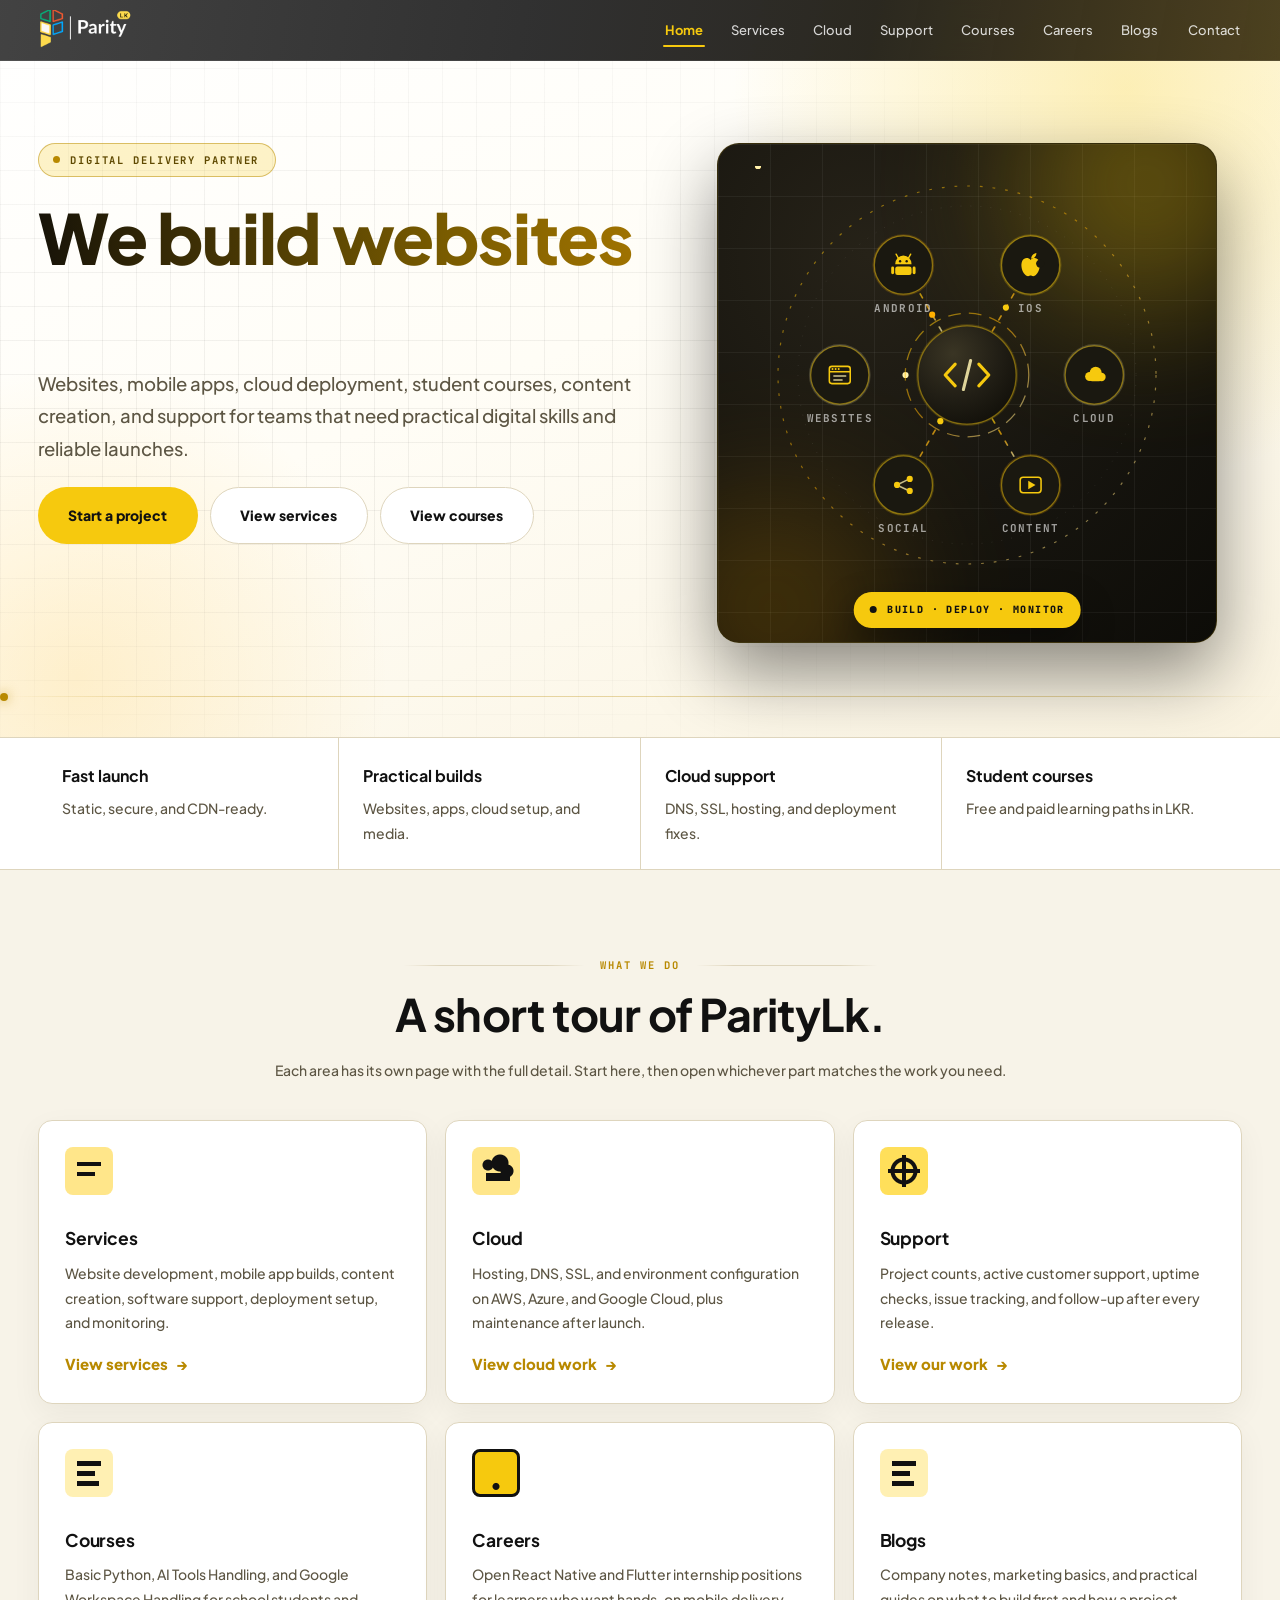
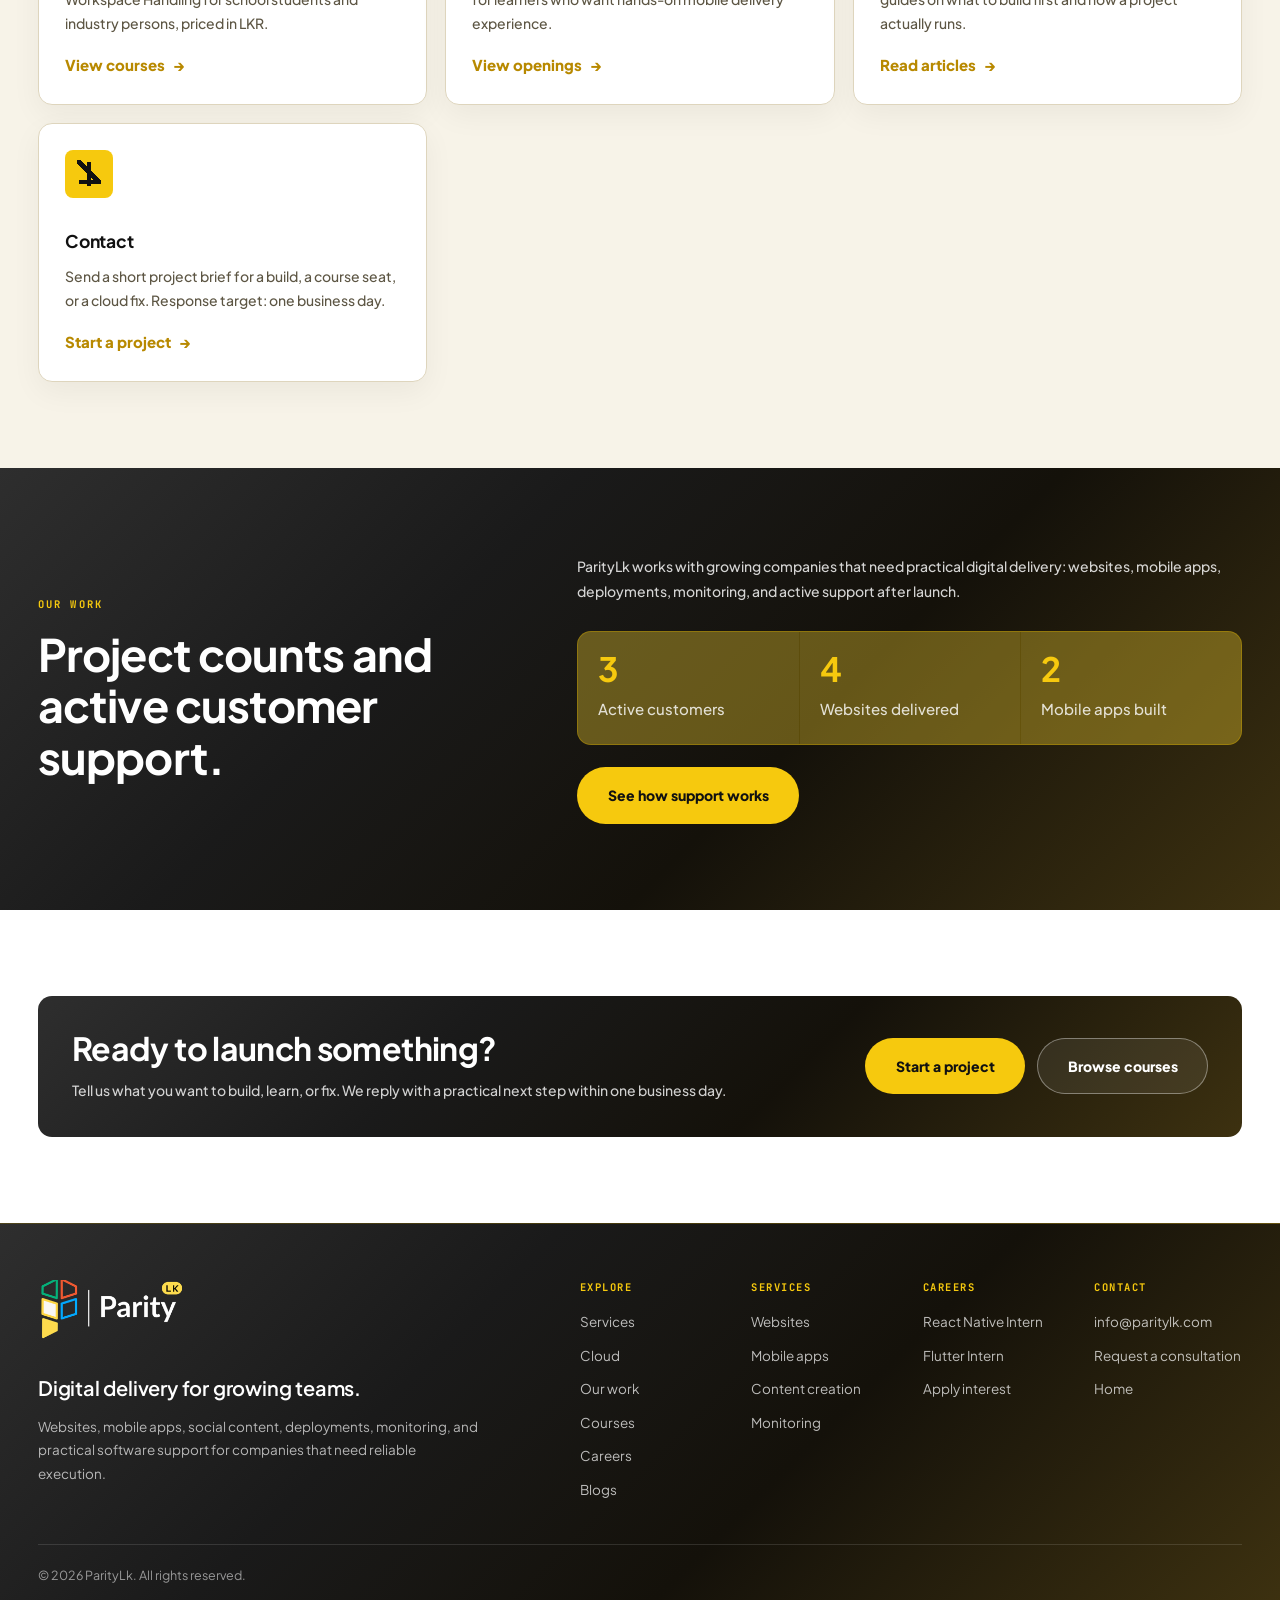
==== commit 372d70c5: "Add Blogs section and build it during Pages deploy Adds a Blogs tab to the primary nav, a /blog/ lis" ====
--- a/index.html
+++ b/index.html
@@ -57,6 +57,7 @@
             <a href="/support/">Support</a>
             <a href="/courses/">Courses</a>
             <a href="/careers/">Careers</a>
+            <a href="/blog/">Blogs</a>
           </div>
           <a class="nav-cta" href="/contact/">Contact</a>
         </nav>
@@ -347,6 +348,16 @@
             <span class="summary-more">View openings</span>
           </a>
 
+          <a class="summary-card" href="/blog/">
+            <span class="service-icon content" aria-hidden="true"></span>
+            <h3>Blogs</h3>
+            <p>
+              Company notes, marketing basics, and practical guides on what to build
+              first and how a project actually runs.
+            </p>
+            <span class="summary-more">Read articles</span>
+          </a>
+
           <a class="summary-card" href="/contact/">
             <span class="service-icon deploy" aria-hidden="true"></span>
             <h3>Contact</h3>
@@ -437,6 +448,7 @@
             <a href="/support/">Our work</a>
             <a href="/courses/">Courses</a>
             <a href="/careers/">Careers</a>
+            <a href="/blog/">Blogs</a>
           </div>
           <div>
             <h3>Services</h3>
--- a/assets/css/styles.css
+++ b/assets/css/styles.css
@@ -2025,6 +2025,221 @@
   }
 }
 
+
+/* -----------------------------------------------------------
+   Blog: card grid and article reading layout
+   ----------------------------------------------------------- */
+.blog-grid {
+  display: grid;
+  grid-template-columns: repeat(3, 1fr);
+  gap: 22px;
+}
+
+.blog-card {
+  position: relative;
+  display: flex;
+  flex-direction: column;
+  overflow: hidden;
+  border: 1px solid var(--line);
+  border-radius: 14px;
+  background: var(--paper);
+  box-shadow: 0 10px 30px rgba(21, 23, 26, 0.05);
+  transition: transform 220ms var(--e), box-shadow 220ms ease, border-color 220ms ease;
+}
+
+.blog-card:hover {
+  border-color: var(--yellow);
+  box-shadow: 0 18px 40px rgba(17, 17, 17, 0.13);
+  transform: translateY(-5px);
+}
+
+.blog-card-media {
+  display: block;
+  aspect-ratio: 16 / 10;
+  overflow: hidden;
+  background: var(--ink);
+}
+
+.blog-card-media img {
+  width: 100%;
+  height: 100%;
+  object-fit: cover;
+  transition: transform 520ms var(--e);
+}
+
+.blog-card:hover .blog-card-media img {
+  transform: scale(1.05);
+}
+
+.blog-card-body {
+  display: flex;
+  flex: 1;
+  flex-direction: column;
+  gap: 12px;
+  padding: 22px 24px 26px;
+}
+
+.blog-meta {
+  display: flex;
+  flex-wrap: wrap;
+  align-items: center;
+  gap: 10px;
+  color: var(--muted);
+  font-family: "JetBrains Mono", ui-monospace, SFMono-Regular, Menlo, Consolas, monospace;
+  font-size: 10.5px;
+  font-weight: 700;
+  letter-spacing: 0.12em;
+  text-transform: uppercase;
+}
+
+.blog-chip {
+  display: inline-flex;
+  align-items: center;
+  padding: 5px 10px;
+  border: 1px solid rgba(184, 137, 0, 0.45);
+  border-radius: 999px;
+  background: rgba(246, 201, 14, 0.2);
+  color: #5f4900;
+}
+
+.blog-card h3 {
+  margin: 0;
+  font-size: 19px;
+  line-height: 1.3;
+}
+
+.blog-card h3 a {
+  text-decoration: none;
+}
+
+/* the whole card is the click target, the title carries the href */
+.blog-card h3 a::after {
+  position: absolute;
+  inset: 0;
+  content: "";
+}
+
+.blog-card p {
+  margin: 0;
+  color: var(--muted);
+  font-size: 14px;
+  line-height: 1.75;
+}
+
+.blog-card .summary-more {
+  margin-top: auto;
+  padding-top: 8px;
+}
+
+.article-hero {
+  max-width: 820px;
+  padding-block: 124px 60px;
+  animation: heroContentIn 720ms ease-out both;
+}
+
+.article-back {
+  display: inline-flex;
+  align-items: center;
+  gap: 8px;
+  margin-bottom: 20px;
+  color: var(--muted);
+  font-size: 13px;
+  font-weight: 600;
+  text-decoration: none;
+  transition: color 200ms ease, transform 200ms ease;
+}
+
+.article-back::before {
+  content: "\2190";
+}
+
+.article-back:hover {
+  color: var(--ink);
+  transform: translateX(-3px);
+}
+
+.article-hero h1 {
+  max-width: 20ch;
+  font-size: clamp(32px, 3.8vw, 50px);
+  font-weight: 800;
+  line-height: 1.08;
+  letter-spacing: -0.02em;
+}
+
+.article-lede {
+  max-width: 60ch;
+  margin: 20px 0 0;
+  color: var(--muted);
+  font-size: clamp(16px, 0.4vw + 14.6px, 18.5px);
+  line-height: 1.7;
+}
+
+.article-meta {
+  margin: 20px 0 0;
+  color: var(--muted);
+  font-family: "JetBrains Mono", ui-monospace, SFMono-Regular, Menlo, Consolas, monospace;
+  font-size: 11px;
+  font-weight: 700;
+  letter-spacing: 0.14em;
+  text-transform: uppercase;
+}
+
+.article-cover {
+  margin-top: -44px;
+  margin-bottom: 52px;
+}
+
+.article-cover img {
+  width: 100%;
+  max-height: 460px;
+  object-fit: cover;
+  border: 1px solid var(--line);
+  border-radius: 16px;
+  box-shadow: 0 28px 60px rgba(17, 17, 17, 0.18);
+}
+
+.article-body {
+  max-width: 720px;
+  padding-bottom: 64px;
+  font-size: 16.5px;
+  line-height: 1.85;
+}
+
+.article-body h2 {
+  margin: 44px 0 14px;
+  font-size: clamp(23px, 2.2vw, 29px);
+}
+
+.article-body h2:first-child {
+  margin-top: 0;
+}
+
+.article-body p {
+  margin: 0 0 20px;
+  color: #2f2b22;
+}
+
+.article-body ul {
+  display: grid;
+  gap: 12px;
+  margin: 0 0 24px;
+  padding-left: 22px;
+  color: #2f2b22;
+}
+
+.article-body li::marker {
+  color: var(--yellow-dark);
+}
+
+.article-body strong {
+  color: var(--ink);
+  font-weight: 700;
+}
+
+.article .cta-band {
+  margin-bottom: 76px;
+}
+
 @media (max-width: 940px) {
   .container {
     width: min(100% - 52px, var(--container));
@@ -2033,8 +2248,13 @@
   .service-grid,
   .course-grid,
   .summary-grid,
+  .blog-grid,
   .proof-grid {
     grid-template-columns: repeat(2, 1fr);
+  }
+
+  .article-hero {
+    padding-block: 108px 48px;
   }
 
   .cta-band {
@@ -2189,8 +2409,18 @@
   .careers-grid,
   .course-grid,
   .summary-grid,
+  .blog-grid,
   .launch-stats {
     grid-template-columns: 1fr;
+  }
+
+  .article-cover {
+    margin-top: -28px;
+    margin-bottom: 36px;
+  }
+
+  .article-body {
+    font-size: 15.5px;
   }
 
   .cta-band {
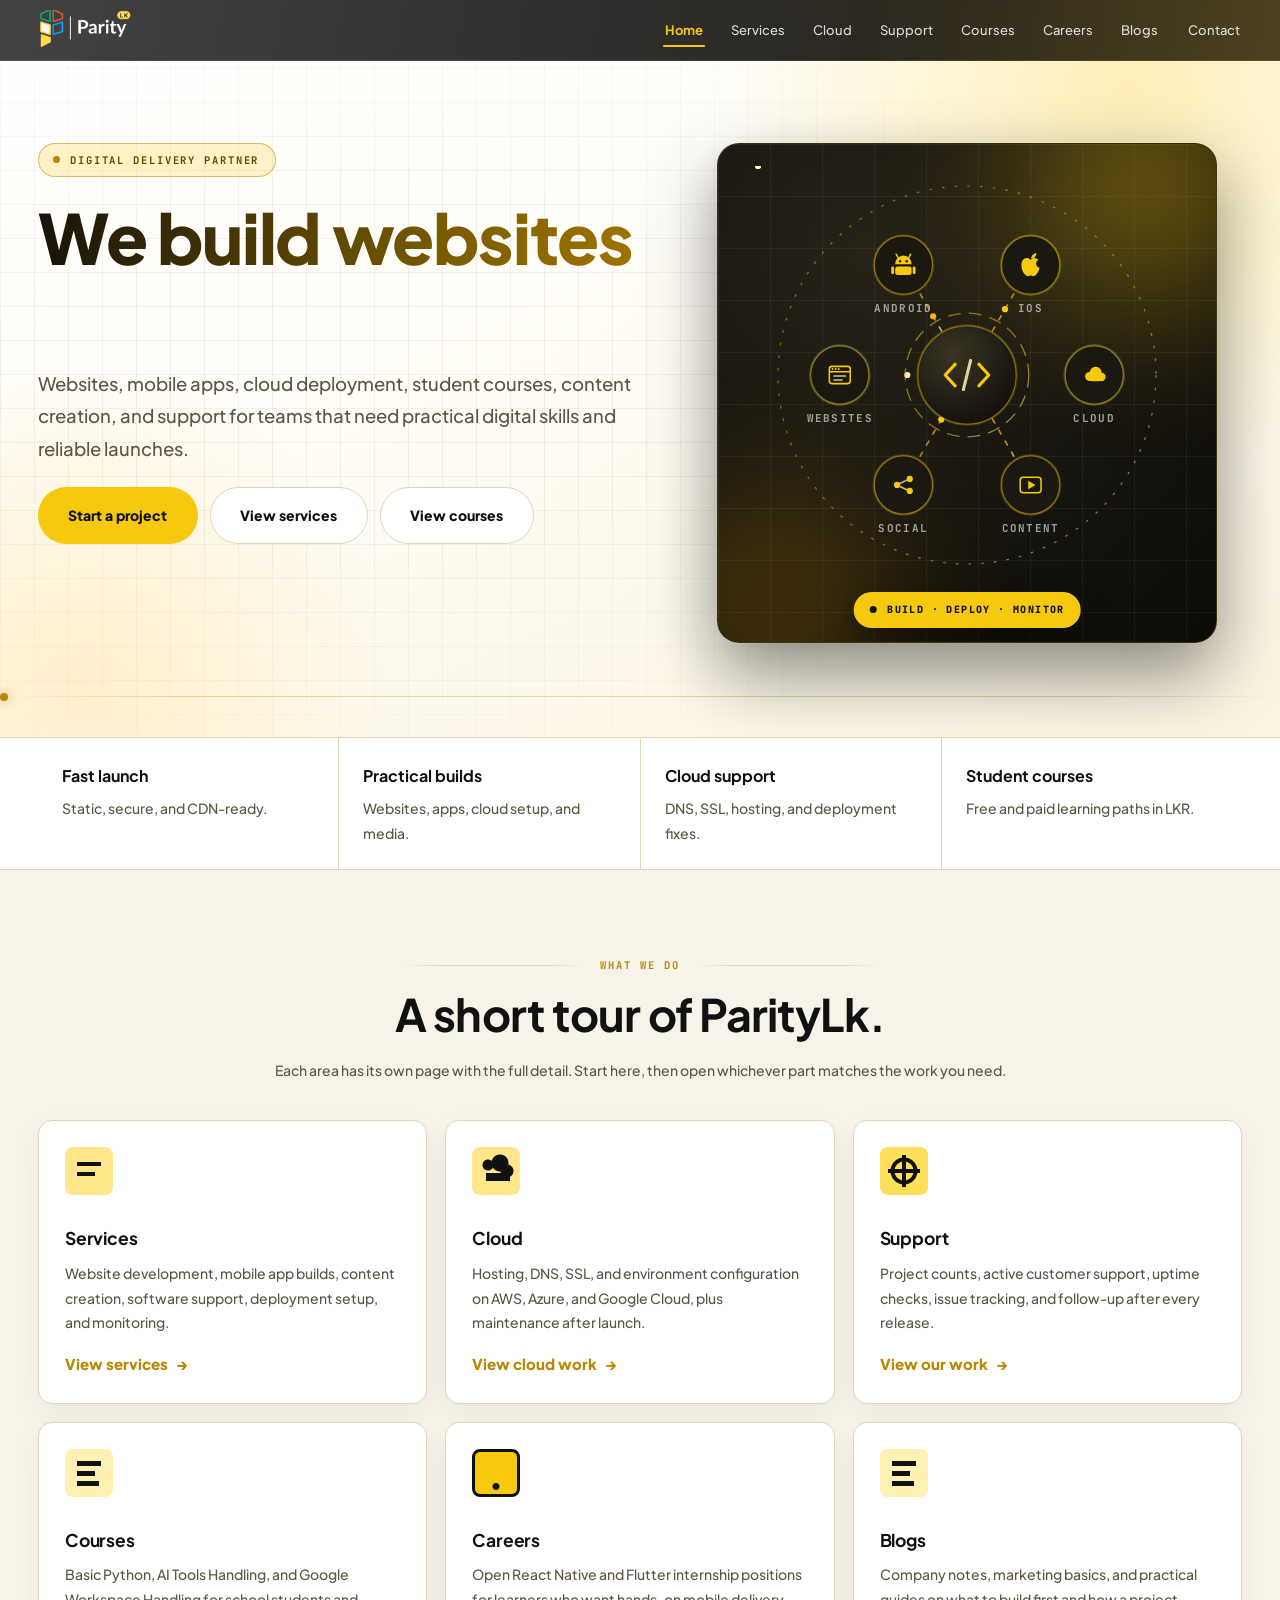
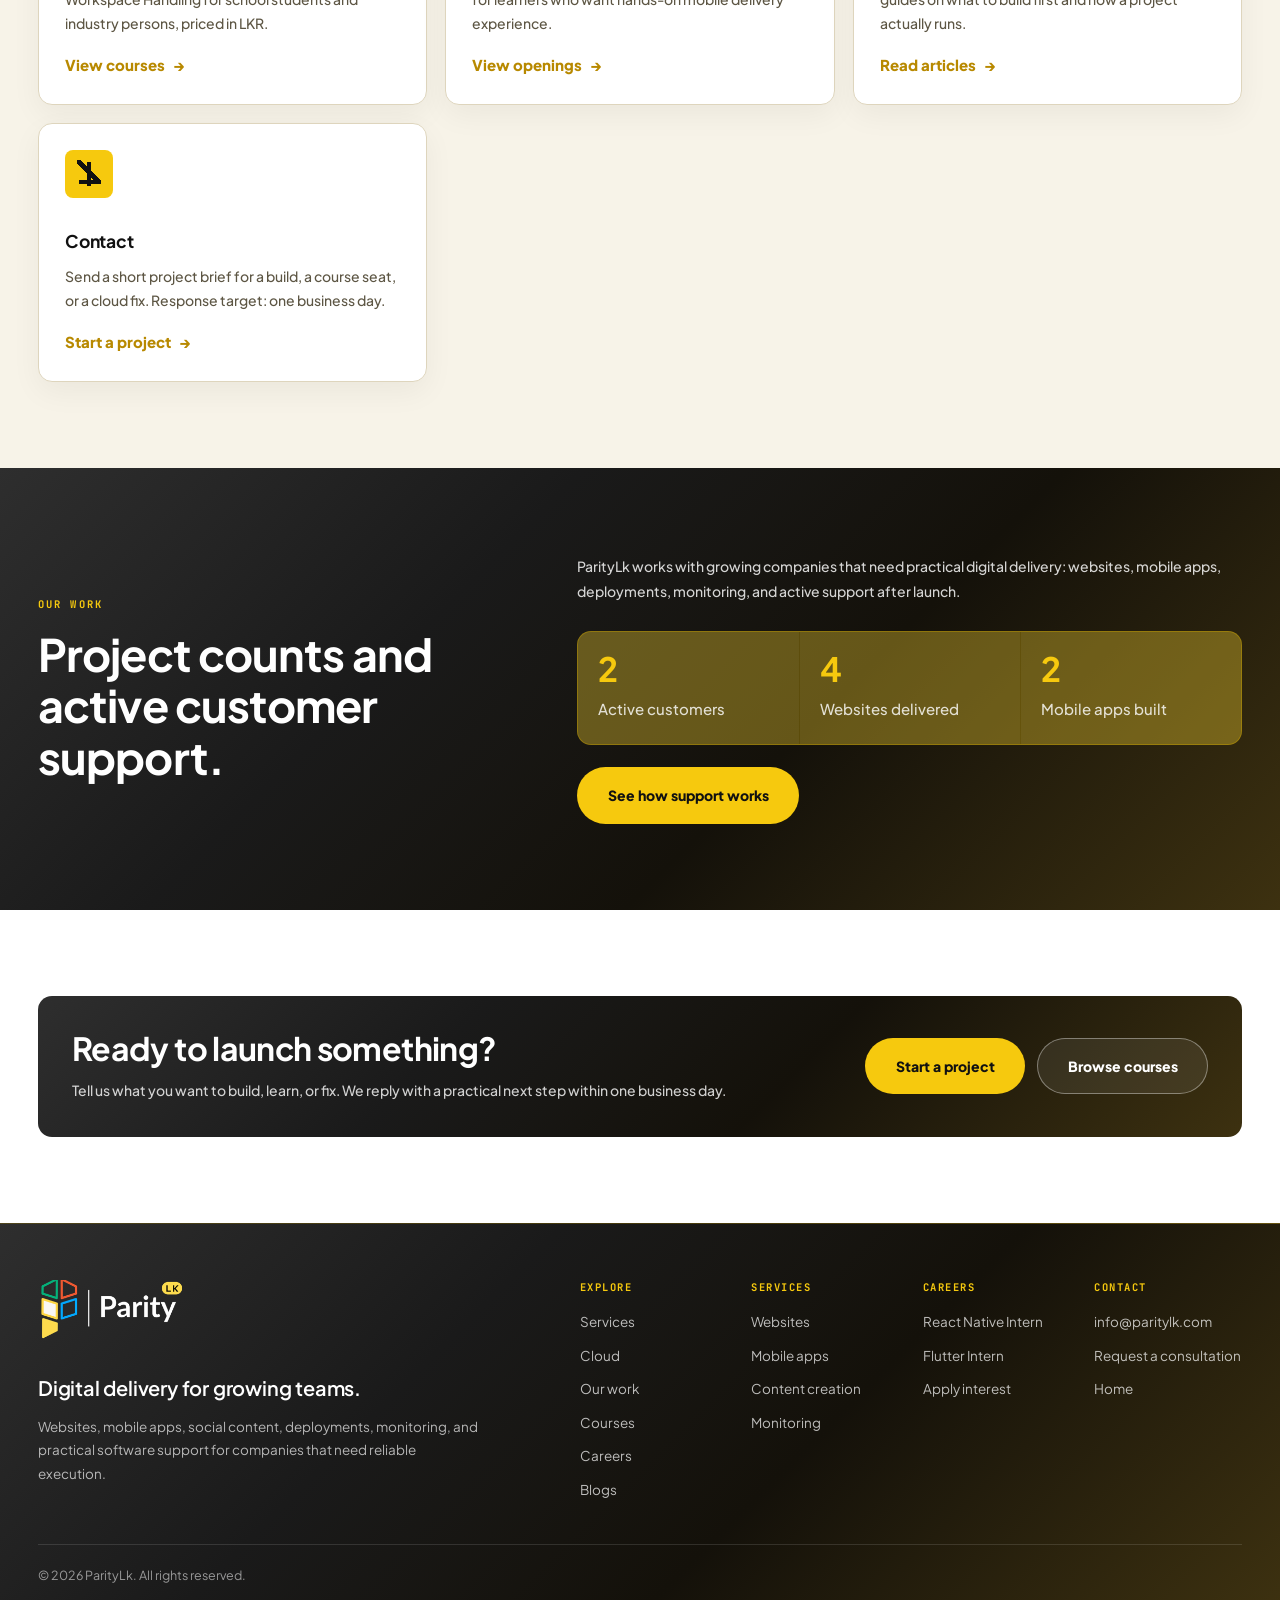
==== commit 3f429dbe: "Add a cloud article, swap stock photos for diagrams, drop the scroll bar Adds "Introduction to the c" ====
--- a/index.html
+++ b/index.html
@@ -62,7 +62,6 @@
           <a class="nav-cta" href="/contact/">Contact</a>
         </nav>
       </div>
-      <div class="scroll-progress" data-scroll-progress aria-hidden="true"></div>
     </header>
 
     <main id="main">
--- a/assets/css/styles.css
+++ b/assets/css/styles.css
@@ -110,16 +110,6 @@
   box-shadow: 0 1px 24px rgba(0, 0, 0, 0.28);
 }
 
-.scroll-progress {
-  position: absolute;
-  inset: auto 0 -1px;
-  height: 2px;
-  background: linear-gradient(90deg, var(--yellow), var(--amber));
-  transform: scaleX(var(--progress, 0));
-  transform-origin: left center;
-  will-change: transform;
-}
-
 .header-inner {
   display: flex;
   align-items: center;
@@ -2131,20 +2121,34 @@
   padding-top: 8px;
 }
 
-.article-hero {
-  max-width: 820px;
-  padding-block: 124px 60px;
+
+.article-head {
+  min-height: 0;
+  border-bottom: 0;
+  background: var(--paper);
+}
+
+.article-head .fx-grid {
+  display: none;
+}
+
+.article-head-inner {
+  padding-block: 104px 0;
   animation: heroContentIn 720ms ease-out both;
 }
 
+/* back link sits alone on the top-left row, plain text */
 .article-back {
   display: inline-flex;
   align-items: center;
-  gap: 8px;
+  gap: 6px;
   margin-bottom: 20px;
   color: var(--muted);
-  font-size: 13px;
-  font-weight: 600;
+  font-family: "JetBrains Mono", ui-monospace, SFMono-Regular, Menlo, Consolas, monospace;
+  font-size: 10px;
+  font-weight: 700;
+  letter-spacing: 0.12em;
+  text-transform: uppercase;
   text-decoration: none;
   transition: color 200ms ease, transform 200ms ease;
 }
@@ -2154,52 +2158,86 @@
 }
 
 .article-back:hover {
-  color: var(--ink);
+  color: var(--yellow-dark);
   transform: translateX(-3px);
 }
 
-.article-hero h1 {
+/* cover carries the title and summary */
+.article-hero-media {
+  position: relative;
+  margin: 0;
+  overflow: hidden;
+  border-radius: 18px;
+}
+
+.article-hero-media img {
+  display: block;
+  width: 100%;
+  height: clamp(340px, 52vh, 560px);
+  object-fit: cover;
+}
+
+.article-hero-overlay {
+  position: absolute;
+  inset: auto 0 0;
+  padding: clamp(22px, 3.4vw, 46px);
+  background: linear-gradient(
+    to top,
+    rgba(8, 7, 4, 0.94) 0%,
+    rgba(8, 7, 4, 0.72) 46%,
+    rgba(8, 7, 4, 0) 100%
+  );
+  color: var(--paper);
+}
+
+.article-hero-overlay h1 {
   max-width: 20ch;
-  font-size: clamp(32px, 3.8vw, 50px);
+  color: var(--paper);
+  font-size: clamp(30px, 4.1vw, 58px);
   font-weight: 800;
+  letter-spacing: -0.02em;
   line-height: 1.08;
-  letter-spacing: -0.02em;
 }
 
 .article-lede {
-  max-width: 60ch;
+  max-width: 62ch;
+  margin: 14px 0 0;
+  color: rgba(255, 255, 255, 0.86);
+  font-size: clamp(14.5px, 0.4vw + 13.4px, 17px);
+  line-height: 1.65;
+}
+
+/* category, date and read time sit under the image */
+.article-topbar {
+  display: flex;
+  flex-wrap: wrap;
+  align-items: center;
+  gap: 12px;
   margin: 20px 0 0;
-  color: var(--muted);
-  font-size: clamp(16px, 0.4vw + 14.6px, 18.5px);
-  line-height: 1.7;
 }
 
 .article-meta {
-  margin: 20px 0 0;
+  margin: 0;
   color: var(--muted);
   font-family: "JetBrains Mono", ui-monospace, SFMono-Regular, Menlo, Consolas, monospace;
-  font-size: 11px;
+  font-size: 9.5px;
   font-weight: 700;
-  letter-spacing: 0.14em;
+  letter-spacing: 0.1em;
+  opacity: 0.85;
   text-transform: uppercase;
 }
 
-.article-cover {
-  margin-top: -44px;
-  margin-bottom: 52px;
-}
-
-.article-cover img {
-  width: 100%;
-  max-height: 460px;
-  object-fit: cover;
-  border: 1px solid var(--line);
-  border-radius: 16px;
-  box-shadow: 0 28px 60px rgba(17, 17, 17, 0.18);
+.article-topbar .blog-chip {
+  font-family: "JetBrains Mono", ui-monospace, SFMono-Regular, Menlo, Consolas, monospace;
+  font-size: 10px;
+  font-weight: 700;
+  letter-spacing: 0.12em;
+  text-transform: uppercase;
 }
 
 .article-body {
   max-width: 720px;
+  padding-top: 56px;
   padding-bottom: 64px;
   font-size: 16.5px;
   line-height: 1.85;
@@ -2238,6 +2276,101 @@
 
 .article .cta-band {
   margin-bottom: 76px;
+}
+
+
+/* provider logo row inside an article */
+.article-logos {
+  margin: 26px 0 28px;
+}
+
+.article-logos .cloud-provider {
+  width: 150px;
+  min-height: 62px;
+}
+
+/* inline figures inside an article */
+.article-figure {
+  margin: 34px 0 30px;
+}
+
+.article-figure img {
+  width: 100%;
+  max-height: 420px;
+  object-fit: cover;
+  border: 1px solid var(--line);
+  border-radius: 14px;
+}
+
+/* diagrams must show whole, not be cropped like a photo */
+.article-figure img[src$=".svg"] {
+  height: auto;
+  max-height: none;
+  object-fit: contain;
+  background: #fffdf6;
+}
+
+.article-figure figcaption {
+  margin-top: 12px;
+  color: var(--muted);
+  font-size: 13px;
+  line-height: 1.6;
+  text-align: center;
+}
+
+/* related posts */
+.article-related {
+  padding-bottom: 64px;
+}
+
+.article-related-head {
+  margin-bottom: 26px;
+}
+
+.article-related-head h2 {
+  font-size: clamp(22px, 2vw, 28px);
+}
+
+
+/* reading progress dial, article pages only */
+.reading-progress {
+  position: fixed;
+  right: clamp(16px, 3vw, 34px);
+  bottom: clamp(16px, 3vw, 34px);
+  z-index: 9;
+  display: grid;
+  width: 62px;
+  height: 62px;
+  place-items: center;
+  border-radius: 50%;
+  background:
+    conic-gradient(var(--yellow) calc(var(--read, 0) * 1%), rgba(17, 17, 17, 0.1) 0);
+  box-shadow: 0 12px 30px rgba(17, 17, 17, 0.18);
+  opacity: 0;
+  pointer-events: none;
+  transform: translateY(10px) scale(0.92);
+  transition: opacity 260ms ease, transform 320ms var(--e);
+}
+
+.reading-progress.is-visible {
+  opacity: 1;
+  transform: translateY(0) scale(1);
+}
+
+.reading-ring {
+  position: absolute;
+  inset: 5px;
+  border-radius: 50%;
+  background: var(--paper);
+}
+
+.reading-value {
+  position: relative;
+  color: var(--ink);
+  font-family: "JetBrains Mono", ui-monospace, SFMono-Regular, Menlo, Consolas, monospace;
+  font-size: 12px;
+  font-weight: 800;
+  letter-spacing: -0.02em;
 }
 
 @media (max-width: 940px) {
@@ -2253,8 +2386,8 @@
     grid-template-columns: repeat(2, 1fr);
   }
 
-  .article-hero {
-    padding-block: 108px 48px;
+  .article-head-inner {
+    padding-block: 92px 0;
   }
 
   .cta-band {
@@ -2414,13 +2547,13 @@
     grid-template-columns: 1fr;
   }
 
-  .article-cover {
-    margin-top: -28px;
-    margin-bottom: 36px;
-  }
-
-  .article-body {
+    .article-body {
     font-size: 15.5px;
+  }
+
+  .reading-progress {
+    width: 54px;
+    height: 54px;
   }
 
   .cta-band {
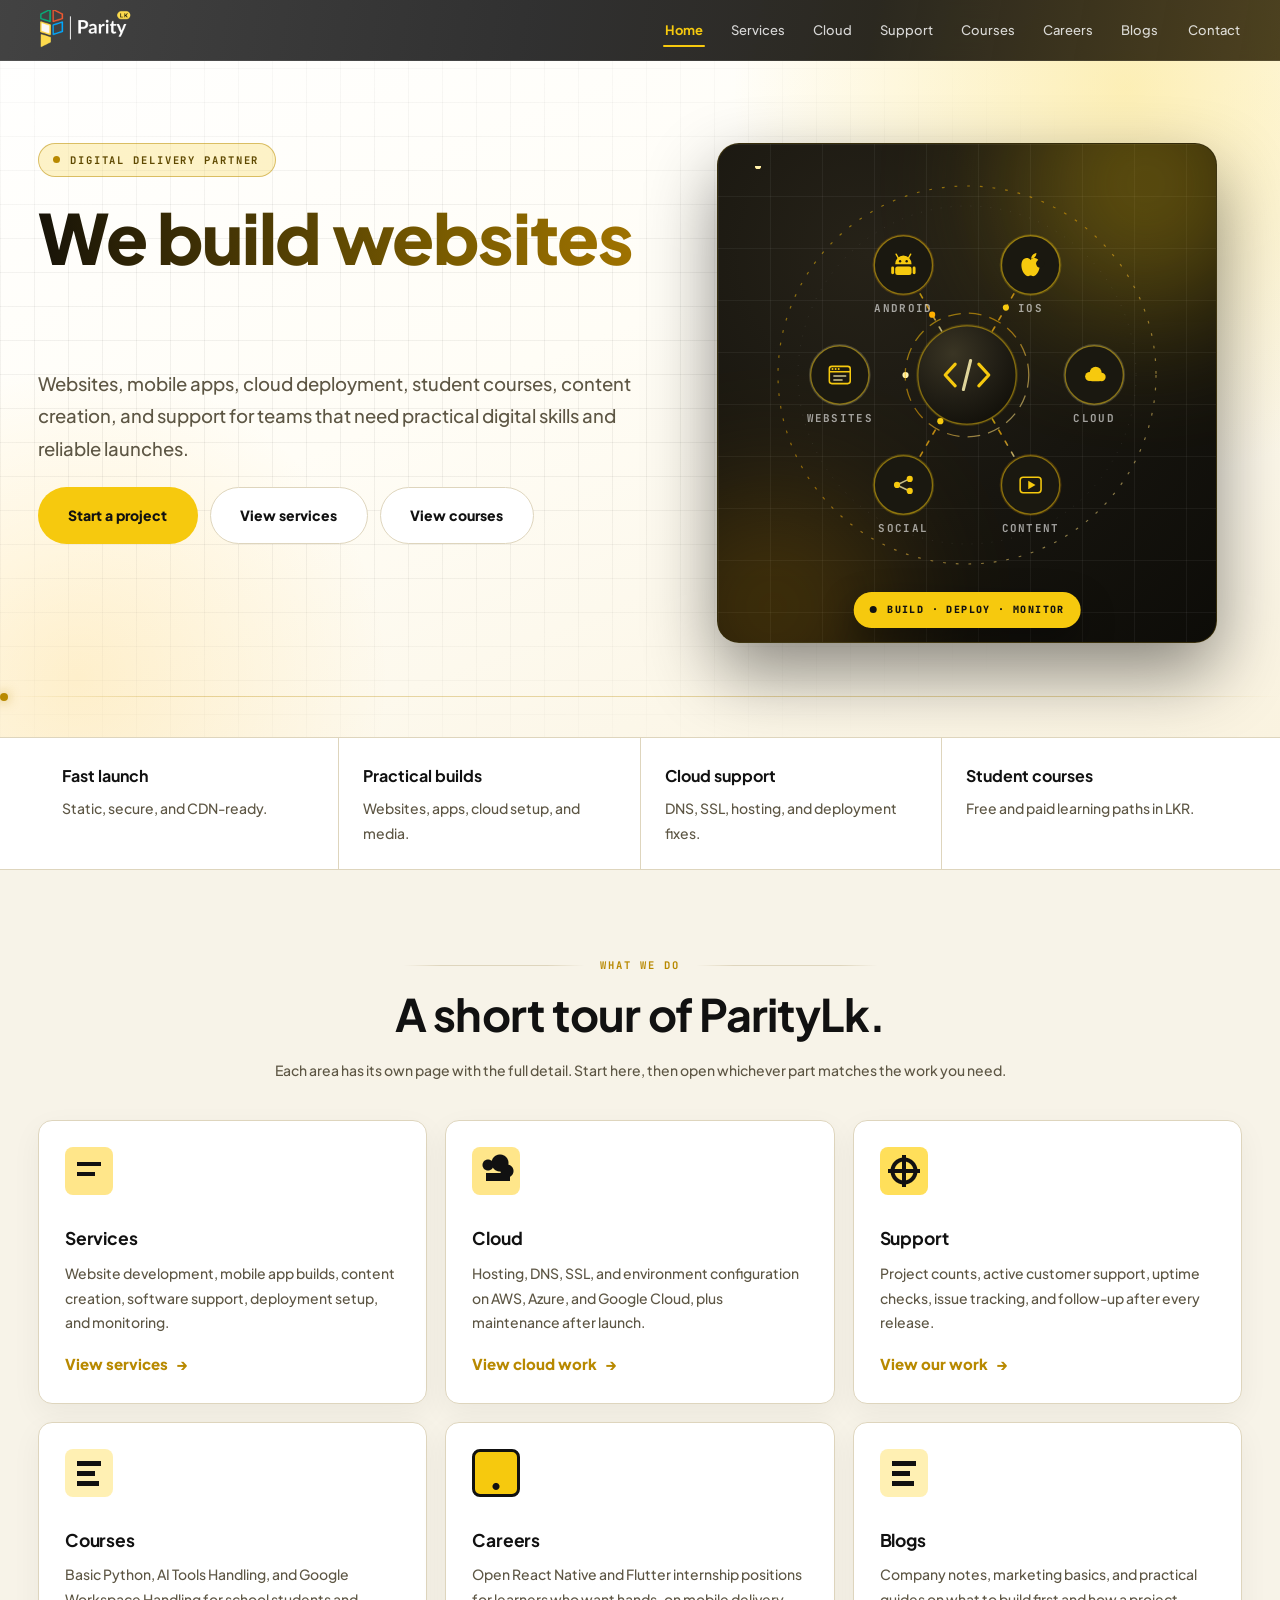
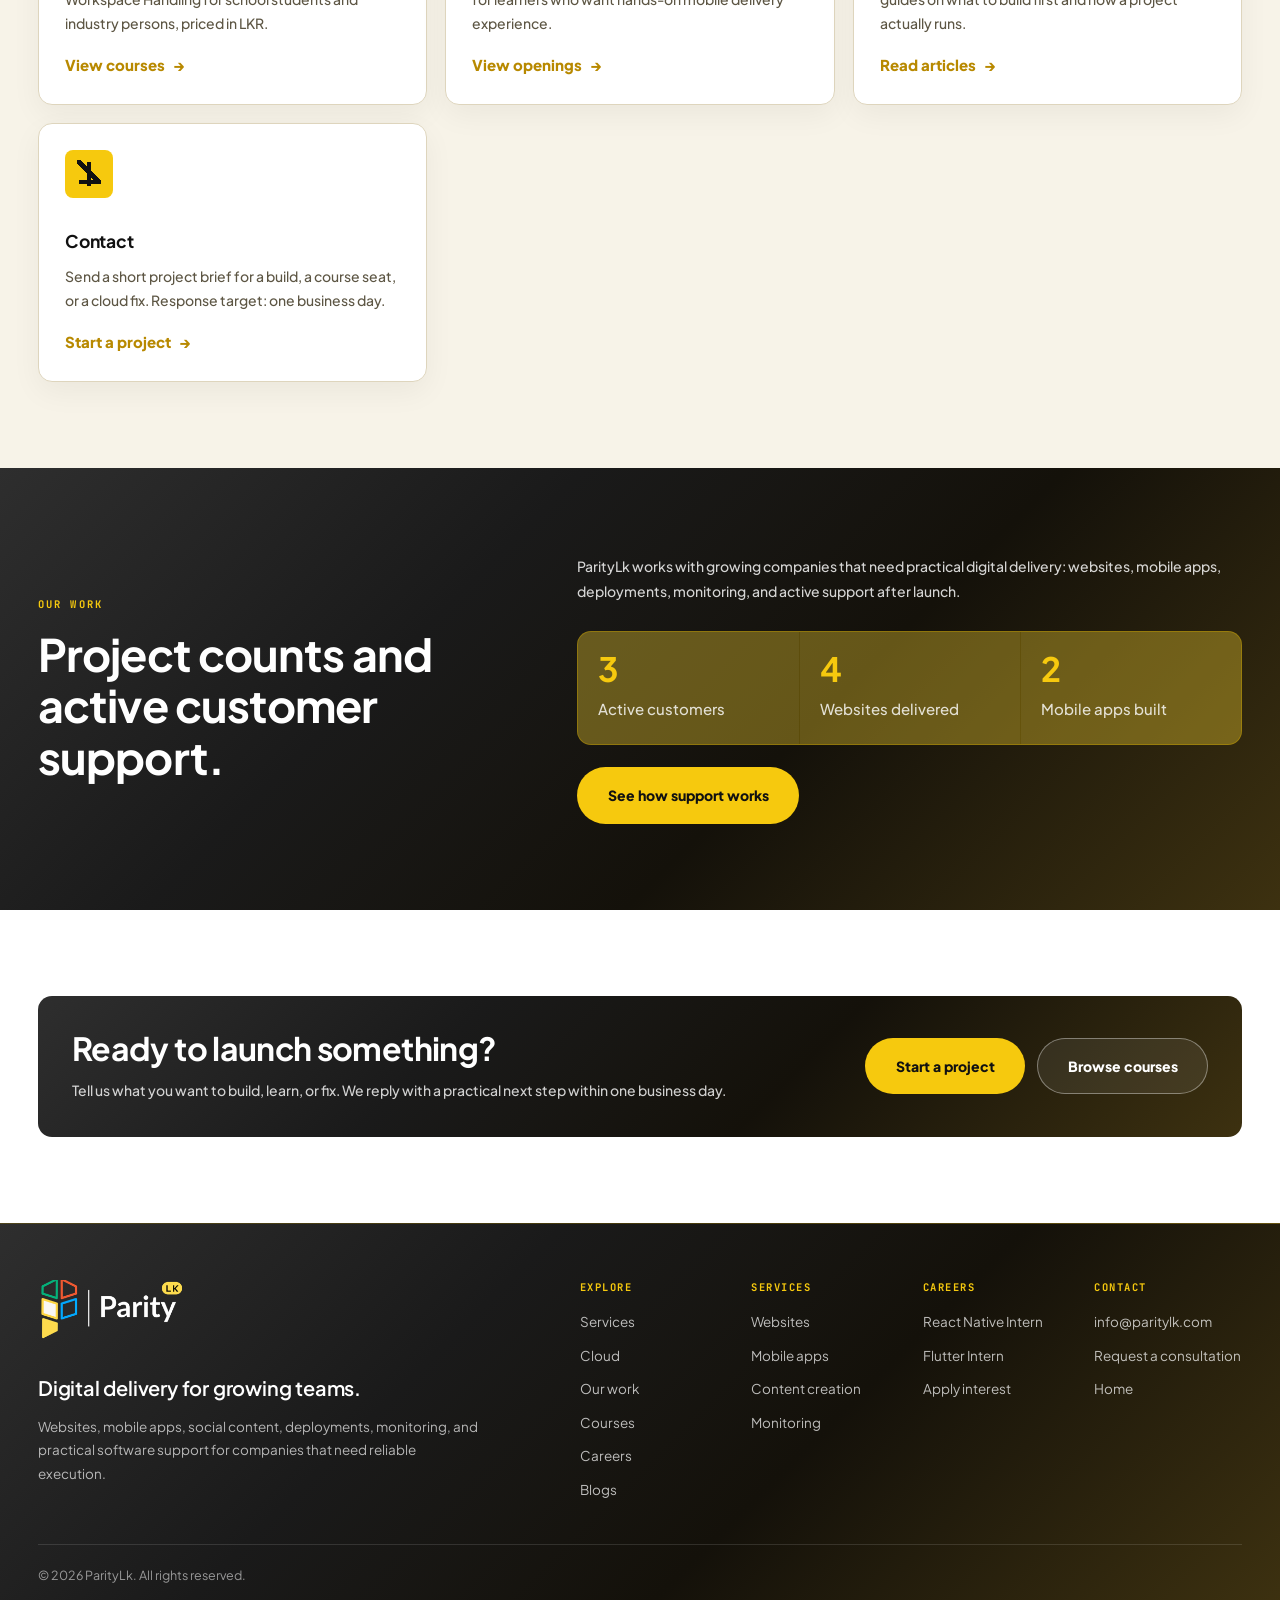
==== commit 86fd7536: "Add an S3 static hosting article with real AWS diagrams Publishes /blog/deploy-a-static-site-on-s3/," ====
--- a/index.html
+++ b/index.html
@@ -25,7 +25,7 @@
       href="https://fonts.googleapis.com/css2?family=Plus+Jakarta+Sans:wght@400;500;600;700;800&family=JetBrains+Mono:wght@500;700;800&display=swap"
       rel="stylesheet"
     >
-    <link rel="stylesheet" href="assets/css/styles.css?v=multipage-1">
+    <link rel="stylesheet" href="assets/css/styles.css?v=multipage-2">
   </head>
   <body>
     <a class="skip-link" href="#main">Skip to content</a>
@@ -476,6 +476,6 @@
       </div>
     </footer>
 
-    <script src="assets/js/main.js?v=multipage-1"></script>
+    <script src="assets/js/main.js?v=multipage-2"></script>
   </body>
 </html>
--- a/assets/css/styles.css
+++ b/assets/css/styles.css
@@ -2274,6 +2274,66 @@
   font-weight: 700;
 }
 
+.article-body code {
+  padding: 2px 6px;
+  border: 1px solid var(--line);
+  border-radius: 6px;
+  background: #fffdf6;
+  font-family: "JetBrains Mono", ui-monospace, SFMono-Regular, Menlo, Consolas, monospace;
+  font-size: 0.86em;
+  color: #2f2b22;
+}
+
+/* command and config blocks: scroll sideways rather than widen the column */
+.article-body pre {
+  overflow-x: auto;
+  margin: 0 0 24px;
+  padding: 18px 20px;
+  border: 1px solid #2b2b2b;
+  border-radius: 14px;
+  background: #111111;
+  font-size: 13.5px;
+  line-height: 1.7;
+}
+
+.article-body pre code {
+  padding: 0;
+  border: 0;
+  border-radius: 0;
+  background: none;
+  color: #efe8d5;
+  font-size: inherit;
+  white-space: pre;
+}
+
+/* token colours applied by the highlighter in main.js */
+.article-body pre .tok-comment {
+  color: #8b8368;
+  font-style: italic;
+}
+
+.article-body pre .tok-command {
+  color: #f6c90e;
+  font-weight: 700;
+}
+
+.article-body pre .tok-flag {
+  color: #8fd0ff;
+}
+
+.article-body pre .tok-string {
+  color: #a5e0a0;
+}
+
+.article-body pre .tok-key {
+  color: #ffd166;
+}
+
+.article-body pre .tok-number,
+.article-body pre .tok-literal {
+  color: #ff9e6d;
+}
+
 .article .cta-band {
   margin-bottom: 76px;
 }
@@ -2302,11 +2362,13 @@
   border-radius: 14px;
 }
 
-/* diagrams must show whole, not be cropped like a photo */
-.article-figure img[src$=".svg"] {
+/* diagrams are inlined at build time so their labels use the site typeface */
+.article-figure .article-diagram {
+  display: block;
+  width: 100%;
   height: auto;
-  max-height: none;
-  object-fit: contain;
+  border: 1px solid var(--line);
+  border-radius: 14px;
   background: #fffdf6;
 }
 
